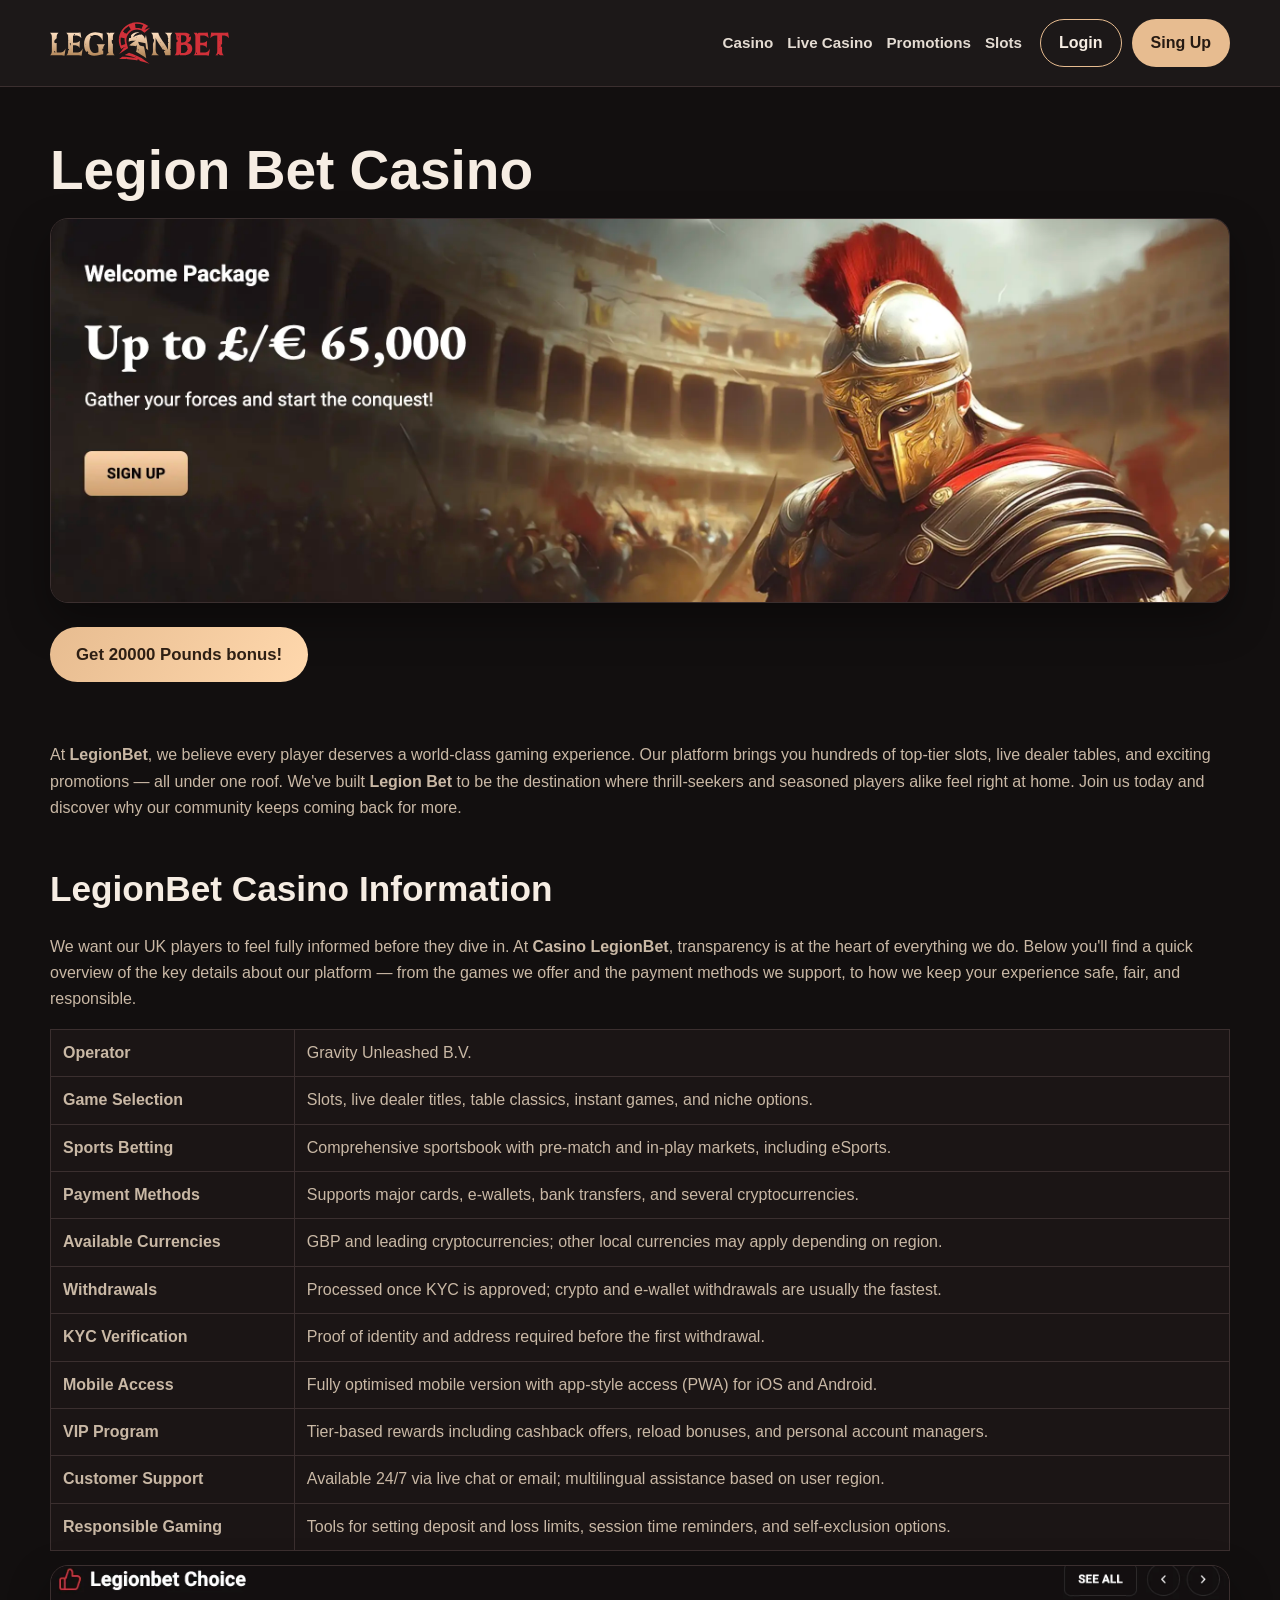
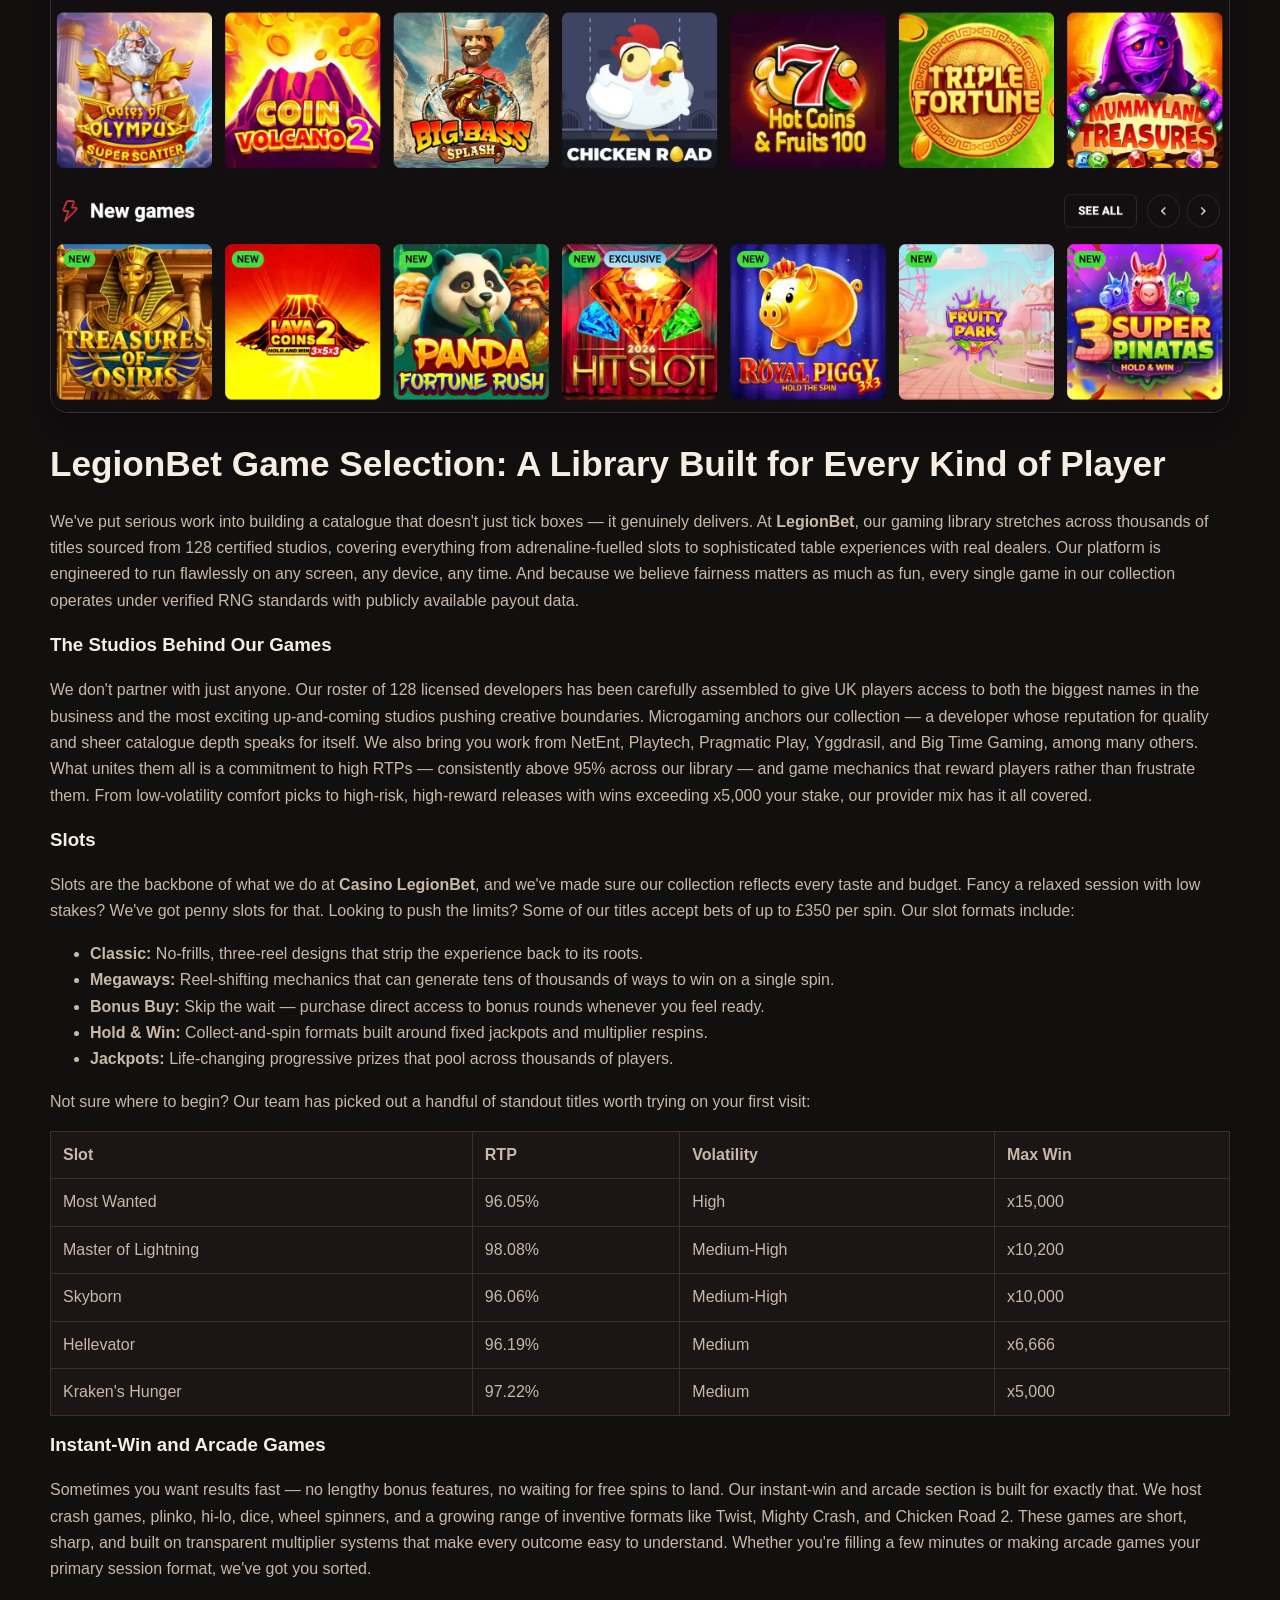
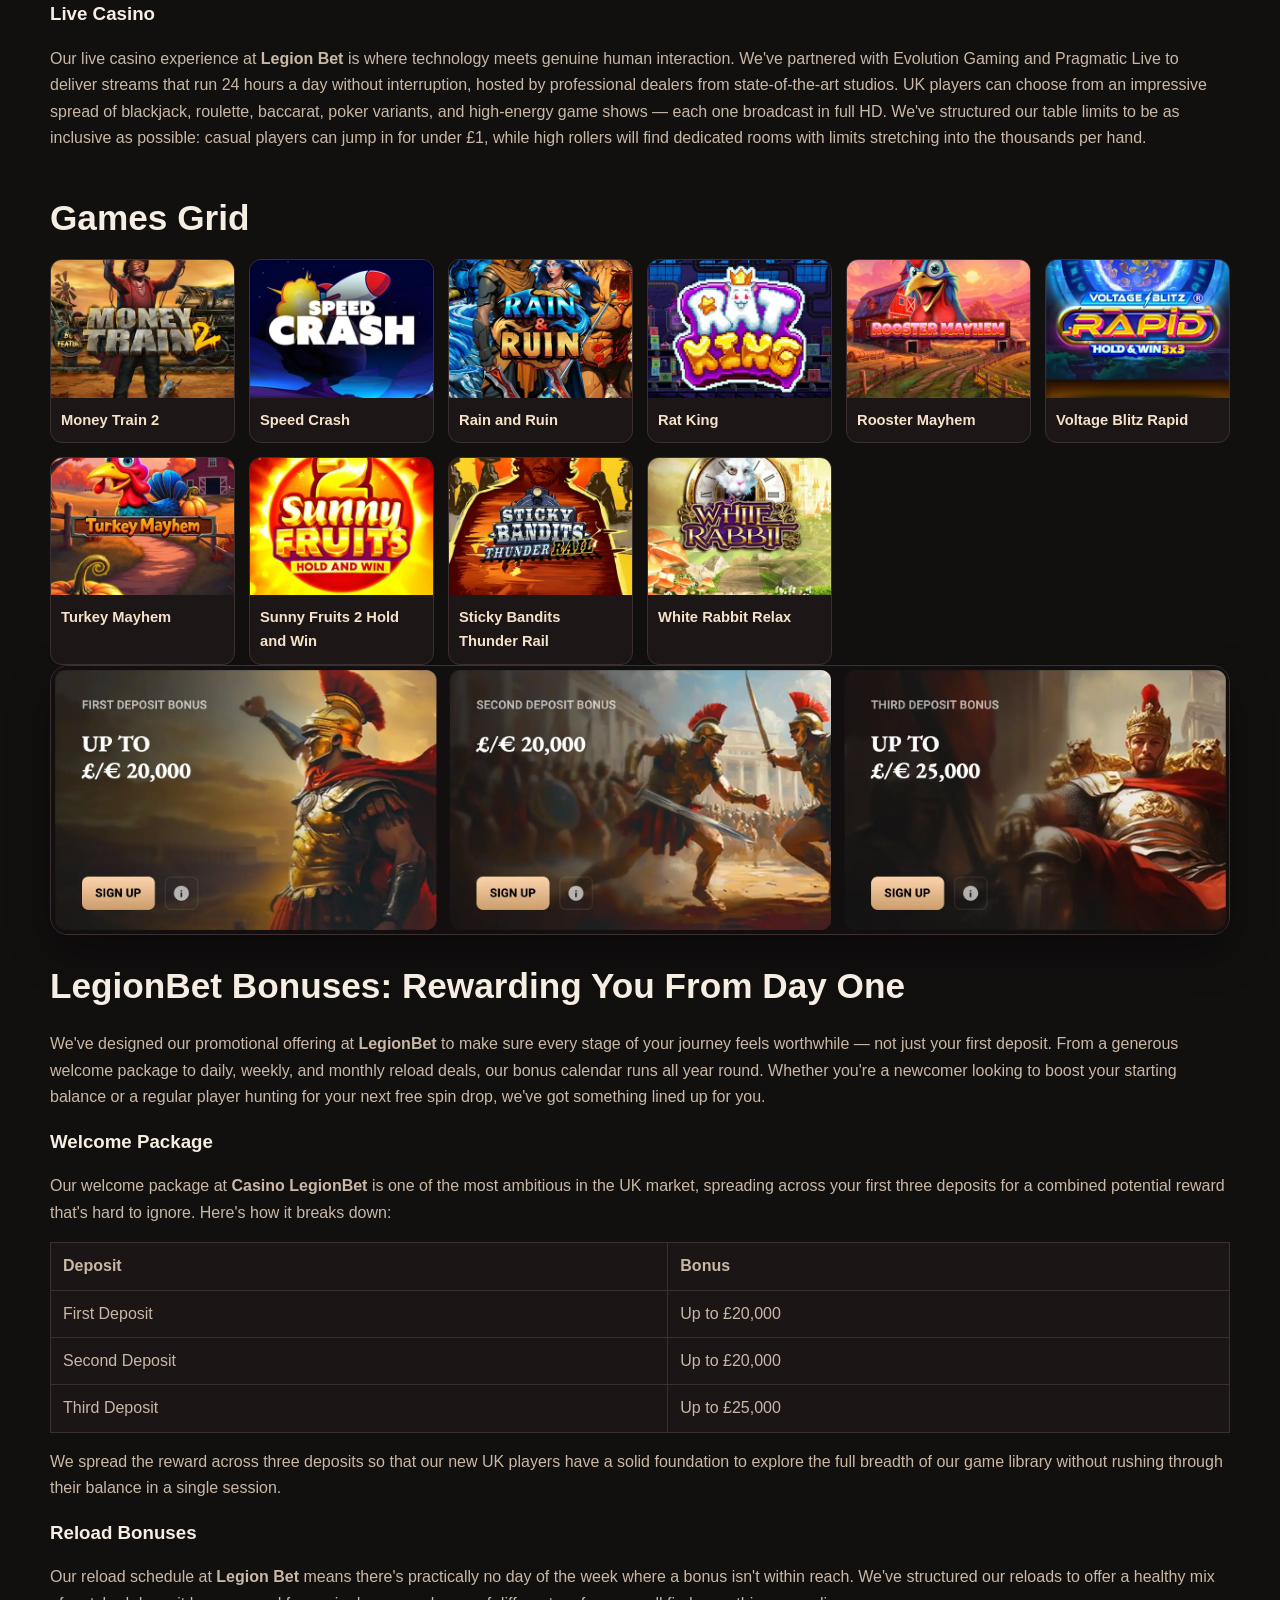
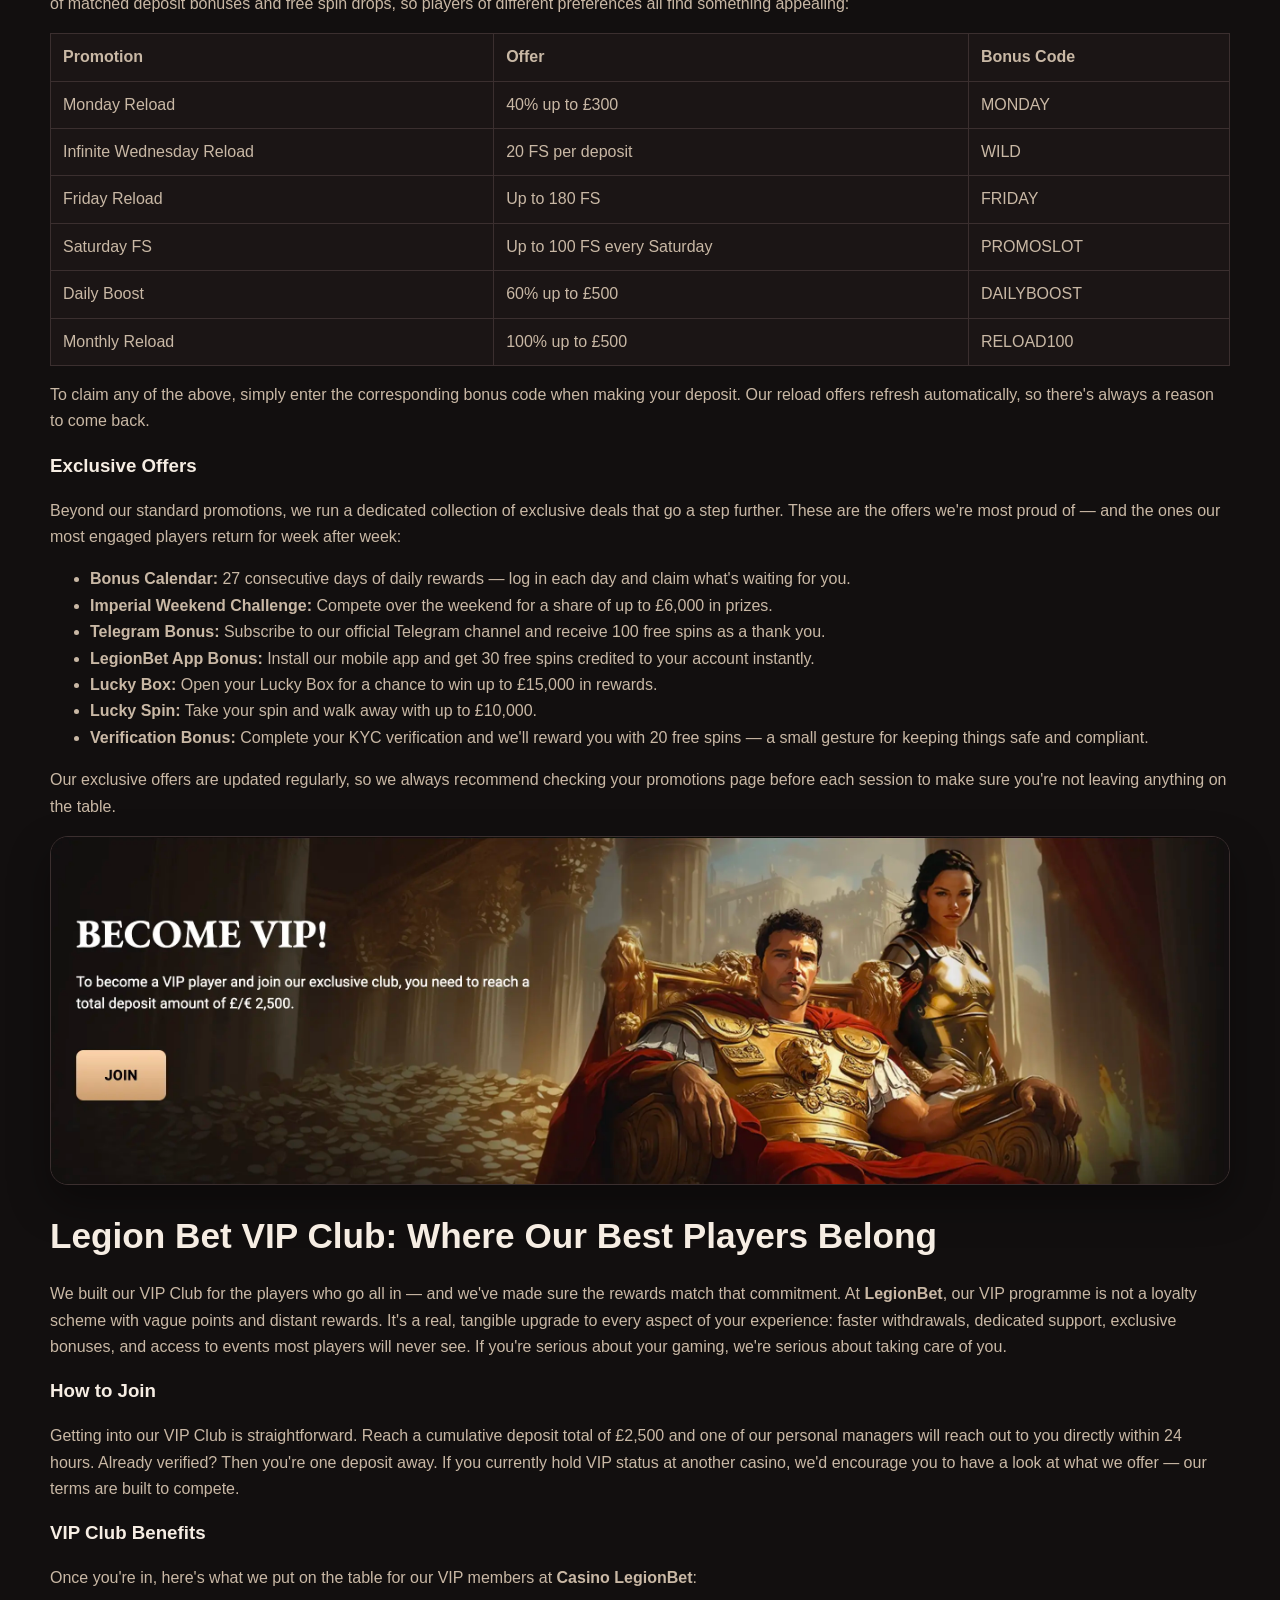
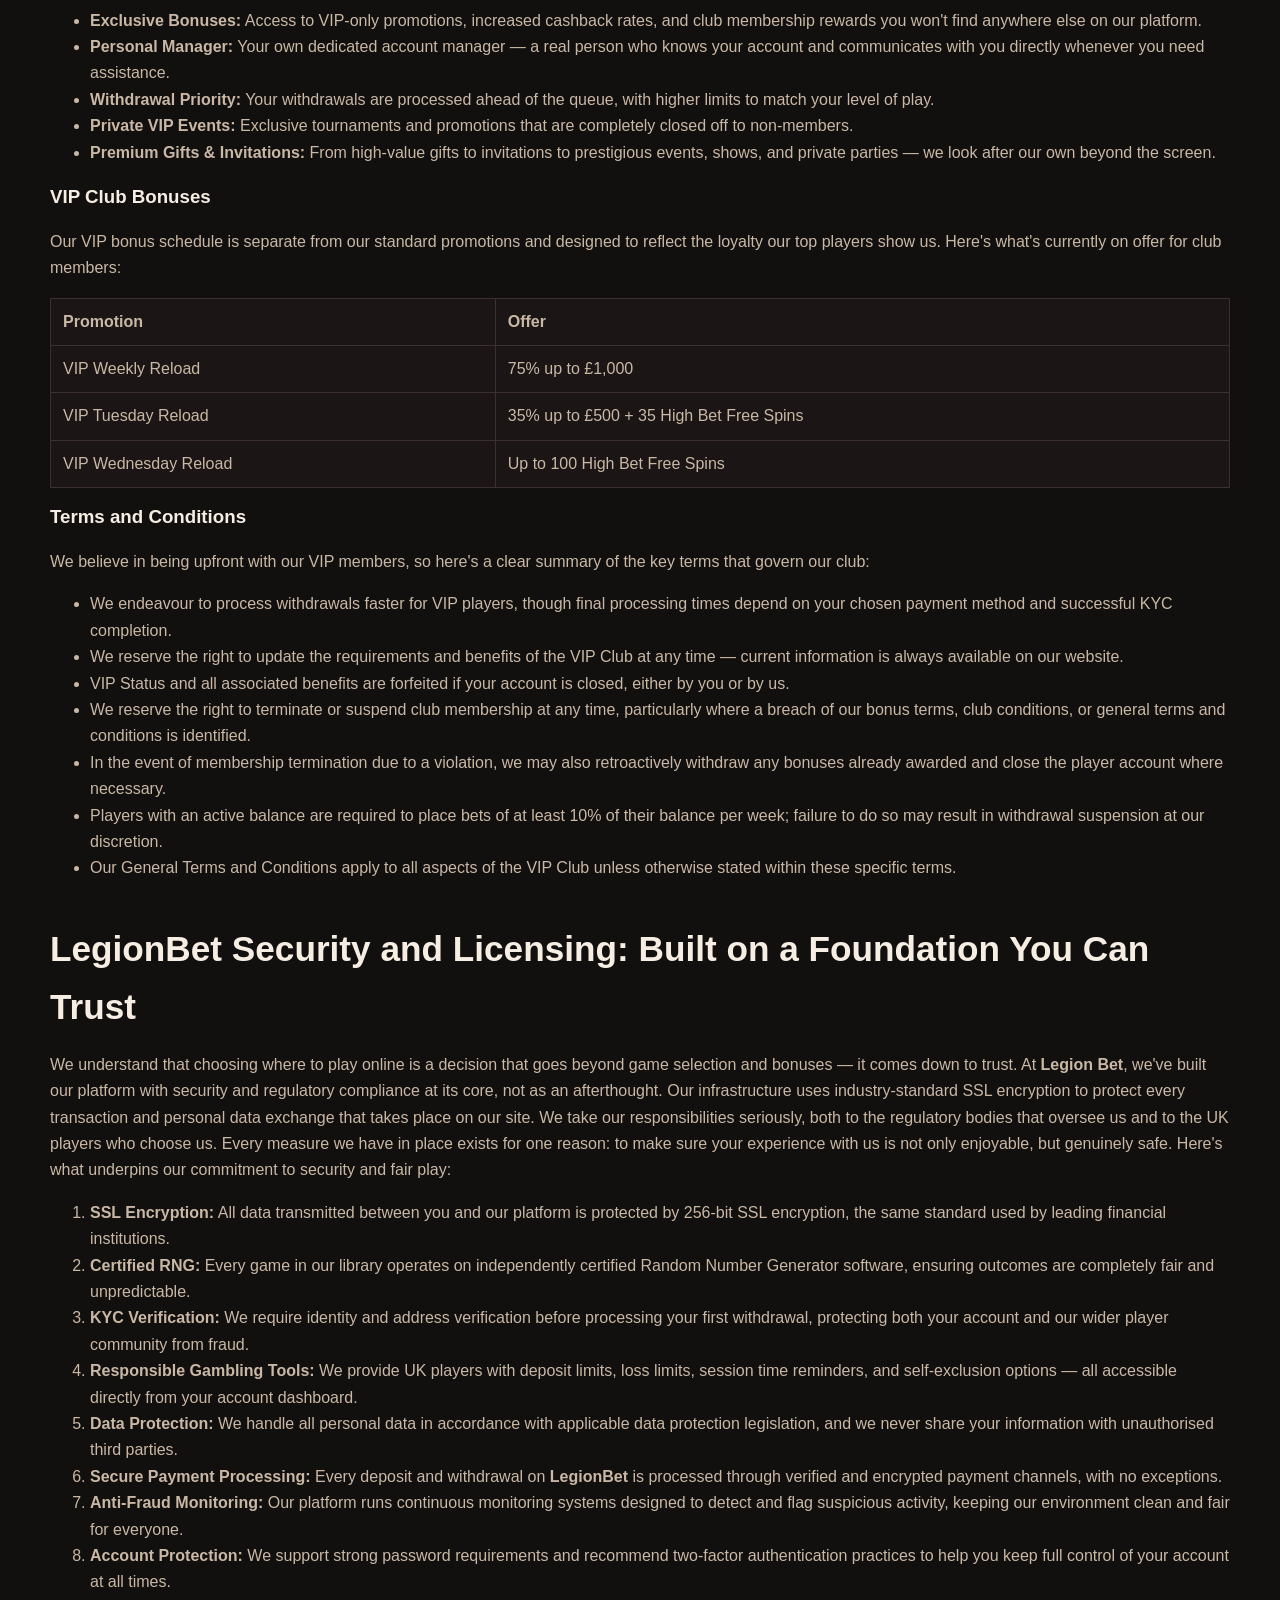
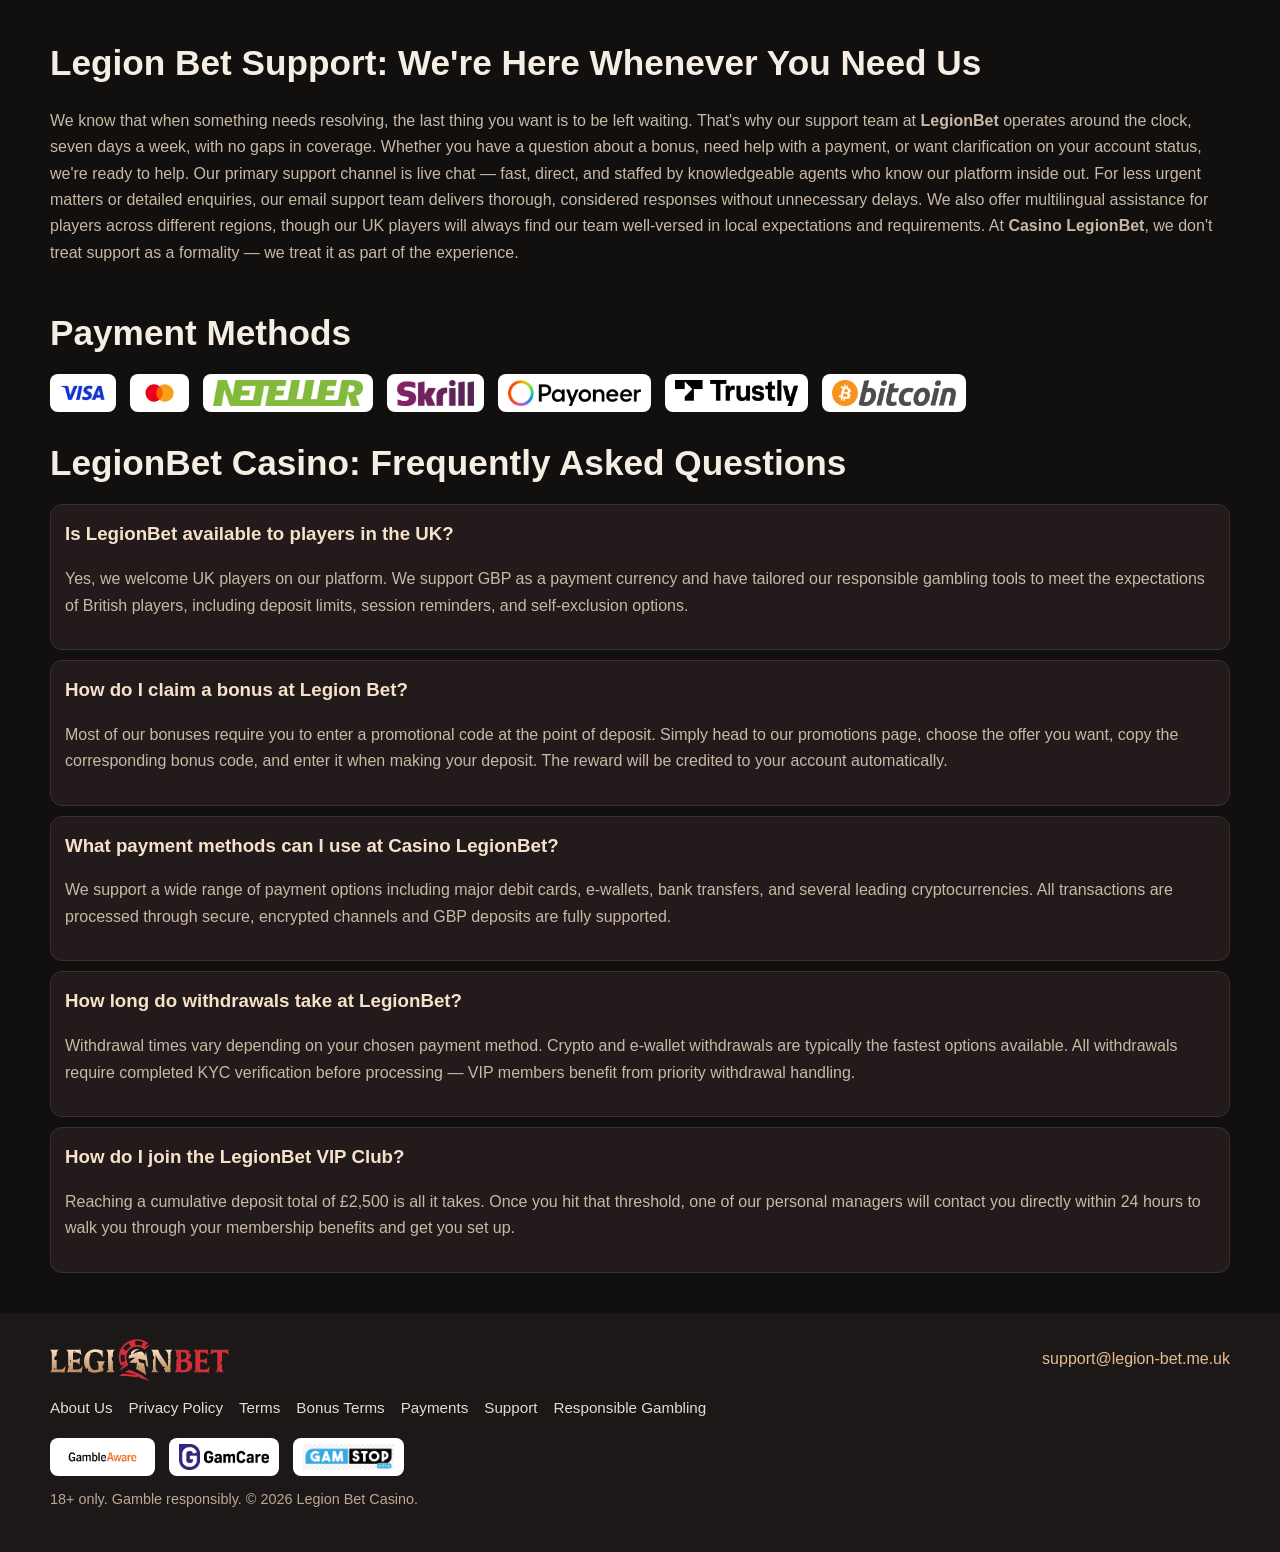
==== index.html @ fded259d "Add files via upload" ====
<!doctype html>
<html lang="en-GB">
  <head>
    <meta charset="UTF-8" />
    <meta name="viewport" content="width=device-width, initial-scale=1.0" />
    <title>Legion Bet Casino | Bonus Up to £25,000</title>
    <meta
      name="description"
      content="Claim the LegionBet casino bonus and explore 1,000+ slots, live dealers, crypto payments, VIP rewards, and fast withdrawals. Secure, fair, and built for UK players."
    />
    <link rel="icon" type="image/jpeg" href="favicon (7).jpg" />
    <link rel="stylesheet" href="styles.css" />
  </head>
  <body>
    <header class="site-header">
      <div class="header-inner">
        <a class="brand" href="index.html" aria-label="Legion Bet Home">
          <img src="legionbet.svg" alt="Legion Bet Casino" />
        </a>
        <div class="nav-row">
          <nav class="top-nav" aria-label="Primary">
            <a href="#casino">Casino</a>
            <a href="#live-casino">Live Casino</a>
            <a href="#promotions">Promotions</a>
            <a href="#slots">Slots</a>
          </nav>
          <div class="auth-buttons">
            <a class="btn btn-login" href="#">Login</a>
            <a class="btn btn-sign" href="#">Sing Up</a>
          </div>
        </div>
      </div>
    </header>

    <main>
      <section class="hero">
        <div class="container">
          <h1>Legion Bet Casino</h1>
          <figure class="hero-banner">
            <img src="legion bet.webp" alt="Legion Bet Casino banner" />
          </figure>
          <div class="hero-cta">
            <a class="btn pulse-btn" href="#promotions">Get 20000 Pounds bonus!</a>
          </div>
        </div>
      </section>

      <section class="section">
        <div class="container content-wrap">
<p> At <strong>LegionBet</strong>, we believe every player deserves a world-class gaming experience. Our platform brings you hundreds of top-tier slots, live dealer tables, and exciting promotions — all under one roof. We've built <strong>Legion Bet</strong> to be the destination where thrill-seekers and seasoned players alike feel right at home. Join us today and discover why our community keeps coming back for more. </p>

<section class="casino-info" id="casino">
  <h2>LegionBet Casino Information</h2>
  <p>
    We want our UK players to feel fully informed before they dive in. At <strong>Casino LegionBet</strong>, transparency is at the heart of everything we do. Below you'll find a quick overview of the key details about our platform — from the games we offer and the payment methods we support, to how we keep your experience safe, fair, and responsible.
  </p>
  <table>
    <tbody>
      <tr>
        <th>Operator</th>
        <td>Gravity Unleashed B.V.</td>
      </tr>
      <tr>
        <th>Game Selection</th>
        <td>Slots, live dealer titles, table classics, instant games, and niche options.</td>
      </tr>
      <tr>
        <th>Sports Betting</th>
        <td>Comprehensive sportsbook with pre-match and in-play markets, including eSports.</td>
      </tr>
      <tr>
        <th>Payment Methods</th>
        <td>Supports major cards, e-wallets, bank transfers, and several cryptocurrencies.</td>
      </tr>
      <tr>
        <th>Available Currencies</th>
        <td>GBP and leading cryptocurrencies; other local currencies may apply depending on region.</td>
      </tr>
      <tr>
        <th>Withdrawals</th>
        <td>Processed once KYC is approved; crypto and e-wallet withdrawals are usually the fastest.</td>
      </tr>
      <tr>
        <th>KYC Verification</th>
        <td>Proof of identity and address required before the first withdrawal.</td>
      </tr>
      <tr>
        <th>Mobile Access</th>
        <td>Fully optimised mobile version with app-style access (PWA) for iOS and Android.</td>
      </tr>
      <tr>
        <th>VIP Program</th>
        <td>Tier-based rewards including cashback offers, reload bonuses, and personal account managers.</td>
      </tr>
      <tr>
        <th>Customer Support</th>
        <td>Available 24/7 via live chat or email; multilingual assistance based on user region.</td>
      </tr>
      <tr>
        <th>Responsible Gaming</th>
        <td>Tools for setting deposit and loss limits, session time reminders, and self-exclusion options.</td>
      </tr>
    </tbody>
  </table>
</section>
<figure class="hero-banner"><img src="legion bet game selection.webp" alt="Legion Bet game selection" /></figure>
<section class="game-selection" id="slots">
  <h2>LegionBet Game Selection: A Library Built for Every Kind of Player</h2>
  <p>
    We've put serious work into building a catalogue that doesn't just tick boxes — it genuinely delivers. At <strong>LegionBet</strong>, our gaming library stretches across thousands of titles sourced from 128 certified studios, covering everything from adrenaline-fuelled slots to sophisticated table experiences with real dealers. Our platform is engineered to run flawlessly on any screen, any device, any time. And because we believe fairness matters as much as fun, every single game in our collection operates under verified RNG standards with publicly available payout data.
  </p>

  <h3>The Studios Behind Our Games</h3>
  <p>
    We don't partner with just anyone. Our roster of 128 licensed developers has been carefully assembled to give UK players access to both the biggest names in the business and the most exciting up-and-coming studios pushing creative boundaries. Microgaming anchors our collection — a developer whose reputation for quality and sheer catalogue depth speaks for itself. We also bring you work from NetEnt, Playtech, Pragmatic Play, Yggdrasil, and Big Time Gaming, among many others. What unites them all is a commitment to high RTPs — consistently above 95% across our library — and game mechanics that reward players rather than frustrate them. From low-volatility comfort picks to high-risk, high-reward releases with wins exceeding x5,000 your stake, our provider mix has it all covered.
  </p>

  <h3>Slots</h3>
  <p>
    Slots are the backbone of what we do at <strong>Casino LegionBet</strong>, and we've made sure our collection reflects every taste and budget. Fancy a relaxed session with low stakes? We've got penny slots for that. Looking to push the limits? Some of our titles accept bets of up to £350 per spin. Our slot formats include:
  </p>
  <ul>
    <li><strong>Classic:</strong> No-frills, three-reel designs that strip the experience back to its roots.</li>
    <li><strong>Megaways:</strong> Reel-shifting mechanics that can generate tens of thousands of ways to win on a single spin.</li>
    <li><strong>Bonus Buy:</strong> Skip the wait — purchase direct access to bonus rounds whenever you feel ready.</li>
    <li><strong>Hold &amp; Win:</strong> Collect-and-spin formats built around fixed jackpots and multiplier respins.</li>
    <li><strong>Jackpots:</strong> Life-changing progressive prizes that pool across thousands of players.</li>
  </ul>
  <p>
    Not sure where to begin? Our team has picked out a handful of standout titles worth trying on your first visit:
  </p>
  <table>
    <thead>
      <tr>
        <th>Slot</th>
        <th>RTP</th>
        <th>Volatility</th>
        <th>Max Win</th>
      </tr>
    </thead>
    <tbody>
      <tr>
        <td>Most Wanted</td>
        <td>96.05%</td>
        <td>High</td>
        <td>x15,000</td>
      </tr>
      <tr>
        <td>Master of Lightning</td>
        <td>98.08%</td>
        <td>Medium-High</td>
        <td>x10,200</td>
      </tr>
      <tr>
        <td>Skyborn</td>
        <td>96.06%</td>
        <td>Medium-High</td>
        <td>x10,000</td>
      </tr>
      <tr>
        <td>Hellevator</td>
        <td>96.19%</td>
        <td>Medium</td>
        <td>x6,666</td>
      </tr>
      <tr>
        <td>Kraken's Hunger</td>
        <td>97.22%</td>
        <td>Medium</td>
        <td>x5,000</td>
      </tr>
    </tbody>
  </table>

  <h3>Instant-Win and Arcade Games</h3>
  <p>
    Sometimes you want results fast — no lengthy bonus features, no waiting for free spins to land. Our instant-win and arcade section is built for exactly that. We host crash games, plinko, hi-lo, dice, wheel spinners, and a growing range of inventive formats like Twist, Mighty Crash, and Chicken Road 2. These games are short, sharp, and built on transparent multiplier systems that make every outcome easy to understand. Whether you're filling a few minutes or making arcade games your primary session format, we've got you sorted.
  </p>

  <h3 id="live-casino">Live Casino</h3>
  <p>
    Our live casino experience at <strong>Legion Bet</strong> is where technology meets genuine human interaction. We've partnered with Evolution Gaming and Pragmatic Live to deliver streams that run 24 hours a day without interruption, hosted by professional dealers from state-of-the-art studios. UK players can choose from an impressive spread of blackjack, roulette, baccarat, poker variants, and high-energy game shows — each one broadcast in full HD. We've structured our table limits to be as inclusive as possible: casual players can jump in for under £1, while high rollers will find dedicated rooms with limits stretching into the thousands per hand.
  </p>
</section>
<section class="games-showcase">
  <h2>Games Grid</h2>
  <div class="games-grid">
    <a class="game-card" href="#" aria-label="Play Money Train 2">
      <img src="game images/money-train-2 (1).webp" alt="Money Train 2" />
      <span>Money Train 2</span>
    </a>
    <a class="game-card" href="#" aria-label="Play Speed Crash">
      <img src="game images/speed-crash.webp" alt="Speed Crash" />
      <span>Speed Crash</span>
    </a>
    <a class="game-card" href="#" aria-label="Play Rain and Ruin">
      <img src="game images/rain-and-ruin (1).webp" alt="Rain and Ruin" />
      <span>Rain and Ruin</span>
    </a>
    <a class="game-card" href="#" aria-label="Play Rat King">
      <img src="game images/rat-king.webp" alt="Rat King" />
      <span>Rat King</span>
    </a>
    <a class="game-card" href="#" aria-label="Play Rooster Mayhem">
      <img src="game images/rooster-mayhem.webp" alt="Rooster Mayhem" />
      <span>Rooster Mayhem</span>
    </a>
    <a class="game-card" href="#" aria-label="Play Voltage Blitz Rapid">
      <img src="game images/voltage-blitz-rapid.webp" alt="Voltage Blitz Rapid" />
      <span>Voltage Blitz Rapid</span>
    </a>
    <a class="game-card" href="#" aria-label="Play Turkey Mayhem">
      <img src="game images/turkey-mayhem.webp" alt="Turkey Mayhem" />
      <span>Turkey Mayhem</span>
    </a>
    <a class="game-card" href="#" aria-label="Play Sunny Fruits 2 Hold and Win">
      <img src="game images/sunny-fruits-2-hold-and-win.webp" alt="Sunny Fruits 2 Hold and Win" />
      <span>Sunny Fruits 2 Hold and Win</span>
    </a>
    <a class="game-card" href="#" aria-label="Play Sticky Bandits Thunder Rail">
      <img src="game images/sticky-bandits-thunder-rail.webp" alt="Sticky Bandits Thunder Rail" />
      <span>Sticky Bandits Thunder Rail</span>
    </a>
    <a class="game-card" href="#" aria-label="Play White Rabbit Relax">
      <img src="game images/white-rabbit-relax.webp" alt="White Rabbit Relax" />
      <span>White Rabbit Relax</span>
    </a>
  </div>
</section>
<figure class="hero-banner"><img src="legion bet welcome bonus.webp" alt="Legion Bet welcome bonus" /></figure>
<section class="bonuses" id="promotions">
  <h2>LegionBet Bonuses: Rewarding You From Day One</h2>
  <p>
    We've designed our promotional offering at <strong>LegionBet</strong> to make sure every stage of your journey feels worthwhile — not just your first deposit. From a generous welcome package to daily, weekly, and monthly reload deals, our bonus calendar runs all year round. Whether you're a newcomer looking to boost your starting balance or a regular player hunting for your next free spin drop, we've got something lined up for you.
  </p>

  <h3>Welcome Package</h3>
  <p>
    Our welcome package at <strong>Casino LegionBet</strong> is one of the most ambitious in the UK market, spreading across your first three deposits for a combined potential reward that's hard to ignore. Here's how it breaks down:
  </p>
  <table>
    <thead>
      <tr>
        <th>Deposit</th>
        <th>Bonus</th>
      </tr>
    </thead>
    <tbody>
      <tr>
        <td>First Deposit</td>
        <td>Up to £20,000</td>
      </tr>
      <tr>
        <td>Second Deposit</td>
        <td>Up to £20,000</td>
      </tr>
      <tr>
        <td>Third Deposit</td>
        <td>Up to £25,000</td>
      </tr>
    </tbody>
  </table>
  <p>
    We spread the reward across three deposits so that our new UK players have a solid foundation to explore the full breadth of our game library without rushing through their balance in a single session.
  </p>

  <h3>Reload Bonuses</h3>
  <p>
    Our reload schedule at <strong>Legion Bet</strong> means there's practically no day of the week where a bonus isn't within reach. We've structured our reloads to offer a healthy mix of matched deposit bonuses and free spin drops, so players of different preferences all find something appealing:
  </p>
  <table>
    <thead>
      <tr>
        <th>Promotion</th>
        <th>Offer</th>
        <th>Bonus Code</th>
      </tr>
    </thead>
    <tbody>
      <tr>
        <td>Monday Reload</td>
        <td>40% up to £300</td>
        <td>MONDAY</td>
      </tr>
      <tr>
        <td>Infinite Wednesday Reload</td>
        <td>20 FS per deposit</td>
        <td>WILD</td>
      </tr>
      <tr>
        <td>Friday Reload</td>
        <td>Up to 180 FS</td>
        <td>FRIDAY</td>
      </tr>
      <tr>
        <td>Saturday FS</td>
        <td>Up to 100 FS every Saturday</td>
        <td>PROMOSLOT</td>
      </tr>
      <tr>
        <td>Daily Boost</td>
        <td>60% up to £500</td>
        <td>DAILYBOOST</td>
      </tr>
      <tr>
        <td>Monthly Reload</td>
        <td>100% up to £500</td>
        <td>RELOAD100</td>
      </tr>
    </tbody>
  </table>
  <p>
    To claim any of the above, simply enter the corresponding bonus code when making your deposit. Our reload offers refresh automatically, so there's always a reason to come back.
  </p>

  <h3>Exclusive Offers</h3>
  <p>
    Beyond our standard promotions, we run a dedicated collection of exclusive deals that go a step further. These are the offers we're most proud of — and the ones our most engaged players return for week after week:
  </p>
  <ul>
    <li><strong>Bonus Calendar:</strong> 27 consecutive days of daily rewards — log in each day and claim what's waiting for you.</li>
    <li><strong>Imperial Weekend Challenge:</strong> Compete over the weekend for a share of up to £6,000 in prizes.</li>
    <li><strong>Telegram Bonus:</strong> Subscribe to our official Telegram channel and receive 100 free spins as a thank you.</li>
    <li><strong>LegionBet App Bonus:</strong> Install our mobile app and get 30 free spins credited to your account instantly.</li>
    <li><strong>Lucky Box:</strong> Open your Lucky Box for a chance to win up to £15,000 in rewards.</li>
    <li><strong>Lucky Spin:</strong> Take your spin and walk away with up to £10,000.</li>
    <li><strong>Verification Bonus:</strong> Complete your KYC verification and we'll reward you with 20 free spins — a small gesture for keeping things safe and compliant.</li>
  </ul>
  <p>
    Our exclusive offers are updated regularly, so we always recommend checking your promotions page before each session to make sure you're not leaving anything on the table.
  </p>
</section>
<figure class="hero-banner"><img src="legion bet vip club.webp" alt="Legion Bet VIP club" /></figure>
<section class="vip-club">
  <h2>Legion Bet VIP Club: Where Our Best Players Belong</h2>
  <p>
    We built our VIP Club for the players who go all in — and we've made sure the rewards match that commitment. At <strong>LegionBet</strong>, our VIP programme is not a loyalty scheme with vague points and distant rewards. It's a real, tangible upgrade to every aspect of your experience: faster withdrawals, dedicated support, exclusive bonuses, and access to events most players will never see. If you're serious about your gaming, we're serious about taking care of you.
  </p>

  <h3>How to Join</h3>
  <p>
    Getting into our VIP Club is straightforward. Reach a cumulative deposit total of £2,500 and one of our personal managers will reach out to you directly within 24 hours. Already verified? Then you're one deposit away. If you currently hold VIP status at another casino, we'd encourage you to have a look at what we offer — our terms are built to compete.
  </p>

  <h3>VIP Club Benefits</h3>
  <p>
    Once you're in, here's what we put on the table for our VIP members at <strong>Casino LegionBet</strong>:
  </p>
  <ul>
    <li><strong>Exclusive Bonuses:</strong> Access to VIP-only promotions, increased cashback rates, and club membership rewards you won't find anywhere else on our platform.</li>
    <li><strong>Personal Manager:</strong> Your own dedicated account manager — a real person who knows your account and communicates with you directly whenever you need assistance.</li>
    <li><strong>Withdrawal Priority:</strong> Your withdrawals are processed ahead of the queue, with higher limits to match your level of play.</li>
    <li><strong>Private VIP Events:</strong> Exclusive tournaments and promotions that are completely closed off to non-members.</li>
    <li><strong>Premium Gifts & Invitations:</strong> From high-value gifts to invitations to prestigious events, shows, and private parties — we look after our own beyond the screen.</li>
  </ul>

  <h3>VIP Club Bonuses</h3>
  <p>
    Our VIP bonus schedule is separate from our standard promotions and designed to reflect the loyalty our top players show us. Here's what's currently on offer for club members:
  </p>
  <table>
    <thead>
      <tr>
        <th>Promotion</th>
        <th>Offer</th>
      </tr>
    </thead>
    <tbody>
      <tr>
        <td>VIP Weekly Reload</td>
        <td>75% up to £1,000</td>
      </tr>
      <tr>
        <td>VIP Tuesday Reload</td>
        <td>35% up to £500 + 35 High Bet Free Spins</td>
      </tr>
      <tr>
        <td>VIP Wednesday Reload</td>
        <td>Up to 100 High Bet Free Spins</td>
      </tr>
    </tbody>
  </table>

  <h3>Terms and Conditions</h3>
  <p>
    We believe in being upfront with our VIP members, so here's a clear summary of the key terms that govern our club:
  </p>
  <ul>
    <li>We endeavour to process withdrawals faster for VIP players, though final processing times depend on your chosen payment method and successful KYC completion.</li>
    <li>We reserve the right to update the requirements and benefits of the VIP Club at any time — current information is always available on our website.</li>
    <li>VIP Status and all associated benefits are forfeited if your account is closed, either by you or by us.</li>
    <li>We reserve the right to terminate or suspend club membership at any time, particularly where a breach of our bonus terms, club conditions, or general terms and conditions is identified.</li>
    <li>In the event of membership termination due to a violation, we may also retroactively withdraw any bonuses already awarded and close the player account where necessary.</li>
    <li>Players with an active balance are required to place bets of at least 10% of their balance per week; failure to do so may result in withdrawal suspension at our discretion.</li>
    <li>Our General Terms and Conditions apply to all aspects of the VIP Club unless otherwise stated within these specific terms.</li>
  </ul>
</section>
<section class="security-licensing">
  <h2>LegionBet Security and Licensing: Built on a Foundation You Can Trust</h2>
  <p>
    We understand that choosing where to play online is a decision that goes beyond game selection and bonuses — it comes down to trust. At <strong>Legion Bet</strong>, we've built our platform with security and regulatory compliance at its core, not as an afterthought. Our infrastructure uses industry-standard SSL encryption to protect every transaction and personal data exchange that takes place on our site. We take our responsibilities seriously, both to the regulatory bodies that oversee us and to the UK players who choose us. Every measure we have in place exists for one reason: to make sure your experience with us is not only enjoyable, but genuinely safe. Here's what underpins our commitment to security and fair play:
  </p>
  <ol>
    <li><strong>SSL Encryption:</strong> All data transmitted between you and our platform is protected by 256-bit SSL encryption, the same standard used by leading financial institutions.</li>
    <li><strong>Certified RNG:</strong> Every game in our library operates on independently certified Random Number Generator software, ensuring outcomes are completely fair and unpredictable.</li>
    <li><strong>KYC Verification:</strong> We require identity and address verification before processing your first withdrawal, protecting both your account and our wider player community from fraud.</li>
    <li><strong>Responsible Gambling Tools:</strong> We provide UK players with deposit limits, loss limits, session time reminders, and self-exclusion options — all accessible directly from your account dashboard.</li>
    <li><strong>Data Protection:</strong> We handle all personal data in accordance with applicable data protection legislation, and we never share your information with unauthorised third parties.</li>
    <li><strong>Secure Payment Processing:</strong> Every deposit and withdrawal on <strong>LegionBet</strong> is processed through verified and encrypted payment channels, with no exceptions.</li>
    <li><strong>Anti-Fraud Monitoring:</strong> Our platform runs continuous monitoring systems designed to detect and flag suspicious activity, keeping our environment clean and fair for everyone.</li>
    <li><strong>Account Protection:</strong> We support strong password requirements and recommend two-factor authentication practices to help you keep full control of your account at all times.</li>
  </ol>
</section>

<section class="support">
  <h2>Legion Bet Support: We're Here Whenever You Need Us</h2>
  <p>
    We know that when something needs resolving, the last thing you want is to be left waiting. That's why our support team at <strong>LegionBet</strong> operates around the clock, seven days a week, with no gaps in coverage. Whether you have a question about a bonus, need help with a payment, or want clarification on your account status, we're ready to help. Our primary support channel is live chat — fast, direct, and staffed by knowledgeable agents who know our platform inside out. For less urgent matters or detailed enquiries, our email support team delivers thorough, considered responses without unnecessary delays. We also offer multilingual assistance for players across different regions, though our UK players will always find our team well-versed in local expectations and requirements. At <strong>Casino LegionBet</strong>, we don't treat support as a formality — we treat it as part of the experience.
  </p>
</section>
<section class="payments-before-faq" id="payments-block">
  <h2>Payment Methods</h2>
  <div class="payment-grid">
    <img src="payment methods/visa-method.png" alt="Visa" />
    <img src="payment methods/mastercard-method.svg" alt="Mastercard" />
    <img src="payment methods/neteller-method.png" alt="Neteller" />
    <img src="payment methods/skrill-method.png" alt="Skrill" />
    <img src="payment methods/payoneer-method.png" alt="Payoneer" />
    <img src="payment methods/trustly-method.webp" alt="Trustly" />
    <img src="payment methods/bitcoin.png" alt="Bitcoin" />
  </div>
</section>
<section class="faq">
  <h2>LegionBet Casino: Frequently Asked Questions</h2>

  <div class="faq-item">
    <h3>Is LegionBet available to players in the UK?</h3>
    <p>Yes, we welcome UK players on our platform. We support GBP as a payment currency and have tailored our responsible gambling tools to meet the expectations of British players, including deposit limits, session reminders, and self-exclusion options.</p>
  </div>

  <div class="faq-item">
    <h3>How do I claim a bonus at Legion Bet?</h3>
    <p>Most of our bonuses require you to enter a promotional code at the point of deposit. Simply head to our promotions page, choose the offer you want, copy the corresponding bonus code, and enter it when making your deposit. The reward will be credited to your account automatically.</p>
  </div>

  <div class="faq-item">
    <h3>What payment methods can I use at Casino LegionBet?</h3>
    <p>We support a wide range of payment options including major debit cards, e-wallets, bank transfers, and several leading cryptocurrencies. All transactions are processed through secure, encrypted channels and GBP deposits are fully supported.</p>
  </div>

  <div class="faq-item">
    <h3>How long do withdrawals take at LegionBet?</h3>
    <p>Withdrawal times vary depending on your chosen payment method. Crypto and e-wallet withdrawals are typically the fastest options available. All withdrawals require completed KYC verification before processing — VIP members benefit from priority withdrawal handling.</p>
  </div>

  <div class="faq-item">
    <h3>How do I join the LegionBet VIP Club?</h3>
    <p>Reaching a cumulative deposit total of £2,500 is all it takes. Once you hit that threshold, one of our personal managers will contact you directly within 24 hours to walk you through your membership benefits and get you set up.</p>
  </div>

</section>


        </div>
      </section>
    </main>

    <footer class="site-footer">
      <div class="footer-inner">
        <div class="footer-top">
          <a class="brand" href="index.html" aria-label="Legion Bet Home">
            <img src="legionbet.svg" alt="Legion Bet Casino" />
          </a>
          <a href="mailto:support@legion-bet.me.uk">support@legion-bet.me.uk</a>
        </div>

        <nav class="footer-links" aria-label="Footer">
          <a href="about-us/">About Us</a>
          <a href="privacy-policy/">Privacy Policy</a>
          <a href="terms/">Terms</a>
          <a href="bonus-terms/">Bonus Terms</a>
          <a href="payments/">Payments</a>
          <a href="support/">Support</a>
          <a href="responsible-gambling/">Responsible Gambling</a>
        </nav>

        <div class="badge-grid" aria-label="Trust badges">
          <img src="trust bages/gambleaware.png" alt="BeGambleAware" />
          <img src="trust bages/gamcare.png" alt="GamCare" />
          <img src="trust bages/gam stop.png" alt="GamStop" />
        </div>

        <p class="footer-note">18+ only. Gamble responsibly. © <span id="year"></span> Legion Bet Casino.</p>
      </div>
    </footer>

    <script src="script.js"></script>
  </body>
</html>
---- styles.css ----
:root {
  --bg-frame: #1c1818;
  --bg-main: #120f0f;
  --card: #231b1b;
  --text: #f6ede3;
  --muted: #c9b8a5;
  --accent: #e7bc90;
  --accent-dark: #c4976b;
  --border: #3b2f2f;
  --max: 1180px;
}

* {
  box-sizing: border-box;
}

html,
body {
  margin: 0;
  padding: 0;
}

body {
  font-family: "Trebuchet MS", "Segoe UI", sans-serif;
  color: var(--text);
  background: var(--bg-frame);
  line-height: 1.65;
}

a {
  color: var(--accent);
  text-decoration: none;
}

a:hover {
  color: #ffd3a8;
}

.site-header,
.site-footer {
  background: var(--bg-frame);
}

.header-inner,
.footer-inner {
  width: min(var(--max), calc(100% - 32px));
  margin: 0 auto;
}

.site-header {
  position: sticky;
  top: 0;
  z-index: 20;
  border-bottom: 1px solid var(--border);
}

.header-inner {
  min-height: 86px;
  display: flex;
  align-items: center;
  justify-content: space-between;
  gap: 14px;
}

.brand {
  display: inline-flex;
  align-items: center;
}

.brand img {
  display: block;
  height: 42px;
  width: auto;
}

.nav-row {
  display: flex;
  align-items: center;
  gap: 18px;
  flex-wrap: wrap;
  justify-content: flex-end;
}

.top-nav {
  display: flex;
  gap: 14px;
  flex-wrap: wrap;
}

.top-nav a {
  color: var(--text);
  font-weight: 600;
  font-size: 0.95rem;
  opacity: 0.92;
}

.top-nav a:hover {
  opacity: 1;
  color: var(--accent);
}

.auth-buttons {
  display: flex;
  gap: 10px;
}

.btn {
  display: inline-flex;
  align-items: center;
  justify-content: center;
  border-radius: 999px;
  padding: 10px 18px;
  border: 1px solid transparent;
  font-weight: 700;
  cursor: pointer;
  transition: transform 0.2s ease, box-shadow 0.2s ease, background-color 0.2s ease;
}

.btn:hover {
  transform: translateY(-1px);
}

.btn-login {
  background: #1c1818;
  color: var(--text);
  border-color: var(--accent);
}

.btn-sign {
  background: #e7bc90;
  color: #261a12;
}

main {
  background: var(--bg-main);
}

.container {
  width: min(var(--max), calc(100% - 32px));
  margin: 0 auto;
}

.hero {
  padding: 52px 0 30px;
}

.hero h1 {
  margin: 0 0 16px;
  font-size: clamp(2rem, 4.3vw, 3.5rem);
  line-height: 1.15;
}

.hero-banner {
  margin: 0;
  border-radius: 18px;
  overflow: hidden;
  border: 1px solid var(--border);
  box-shadow: 0 18px 40px rgba(0, 0, 0, 0.36);
}

.hero-banner img {
  display: block;
  width: 100%;
  height: auto;
}

.hero-cta {
  margin-top: 24px;
}

.pulse-btn {
  background: linear-gradient(120deg, #e7bc90 0%, #ffd8ad 100%);
  color: #2e1f14;
  font-size: 1.05rem;
  padding: 14px 26px;
  border: none;
  box-shadow: 0 0 0 rgba(231, 188, 144, 0.65);
  animation: pulseGlow 1.6s infinite;
}

@keyframes pulseGlow {
  0% {
    transform: scale(1);
    box-shadow: 0 0 0 0 rgba(231, 188, 144, 0.64), 0 0 18px rgba(231, 188, 144, 0.28);
  }
  70% {
    transform: scale(1.04);
    box-shadow: 0 0 0 18px rgba(231, 188, 144, 0), 0 0 32px rgba(231, 188, 144, 0.5);
  }
  100% {
    transform: scale(1);
    box-shadow: 0 0 0 0 rgba(231, 188, 144, 0), 0 0 20px rgba(231, 188, 144, 0.28);
  }
}

.section {
  padding: 30px 0;
}

.section h2 {
  margin: 0 0 12px;
  font-size: clamp(1.5rem, 2.8vw, 2.2rem);
}

.section h3 {
  margin: 14px 0 8px;
}

.section p,
.section li,
.section td,
.section th {
  color: var(--muted);
}

.content-grid {
  display: grid;
  grid-template-columns: 1.1fr 0.9fr;
  gap: 22px;
  align-items: center;
  margin: 18px 0;
  background: var(--card);
  border: 1px solid var(--border);
  border-radius: 16px;
  padding: 18px;
}

.content-grid:nth-child(even) {
  grid-template-columns: 0.9fr 1.1fr;
}

.content-grid img {
  width: 100%;
  border-radius: 12px;
  display: block;
  border: 1px solid #4c3d3d;
}

.info-table,
table {
  width: 100%;
  border-collapse: collapse;
  margin: 14px 0;
  background: #1b1515;
  border: 1px solid var(--border);
}

th,
td {
  border: 1px solid var(--border);
  padding: 10px 12px;
  text-align: left;
}

.games-grid {
  display: grid;
  grid-template-columns: repeat(auto-fill, minmax(170px, 1fr));
  gap: 14px;
}

.game-card {
  display: block;
  background: #1d1616;
  border: 1px solid var(--border);
  border-radius: 12px;
  overflow: hidden;
  transition: transform 0.18s ease, border-color 0.18s ease;
}

.game-card:hover {
  transform: translateY(-3px);
  border-color: var(--accent);
}

.game-card img {
  width: 100%;
  aspect-ratio: 4 / 3;
  object-fit: cover;
  display: block;
}

.game-card span {
  display: block;
  padding: 10px;
  font-weight: 700;
  color: #f6e2ca;
  font-size: 0.92rem;
}

.payment-grid,
.badge-grid {
  display: flex;
  flex-wrap: wrap;
  gap: 14px;
  align-items: center;
}

.payment-grid img,
.badge-grid img {
  height: 38px;
  width: auto;
  border-radius: 8px;
  background: #fff;
  padding: 6px 10px;
}

.faq-item {
  background: var(--card);
  border: 1px solid var(--border);
  border-radius: 12px;
  padding: 14px;
  margin-bottom: 10px;
}

.faq-item h3 {
  color: #f6e2ca;
  margin: 0 0 8px;
}

.footer-inner {
  padding: 26px 0;
}

.footer-top {
  display: flex;
  align-items: center;
  justify-content: space-between;
  gap: 16px;
  flex-wrap: wrap;
}

.footer-links {
  display: flex;
  flex-wrap: wrap;
  gap: 12px 16px;
  margin: 14px 0 18px;
}

.footer-links a {
  font-size: 0.95rem;
  color: var(--text);
  opacity: 0.92;
}

.footer-links a:hover {
  opacity: 1;
  color: var(--accent);
}

.footer-note {
  margin-top: 12px;
  color: #bca995;
  font-size: 0.9rem;
}

.page-main {
  padding: 32px 0 40px;
}

.page-main main {
  background: transparent;
}

.page-main section {
  background: var(--card);
  border: 1px solid var(--border);
  border-radius: 14px;
  padding: 20px;
  margin-bottom: 14px;
}

.page-main h1 {
  margin-top: 0;
  line-height: 1.25;
}

@media (max-width: 920px) {
  .content-grid,
  .content-grid:nth-child(even) {
    grid-template-columns: 1fr;
  }

  .header-inner {
    padding: 10px 0;
    align-items: flex-start;
    flex-direction: column;
  }

  .nav-row {
    width: 100%;
    justify-content: space-between;
  }
}

@media (max-width: 560px) {
  .auth-buttons {
    width: 100%;
  }

  .auth-buttons .btn {
    flex: 1;
  }

  .top-nav {
    font-size: 0.9rem;
    gap: 10px;
  }
}

.content-wrap > p {
  margin-top: 0;
}

.content-wrap > section {
  padding-top: 22px;
}
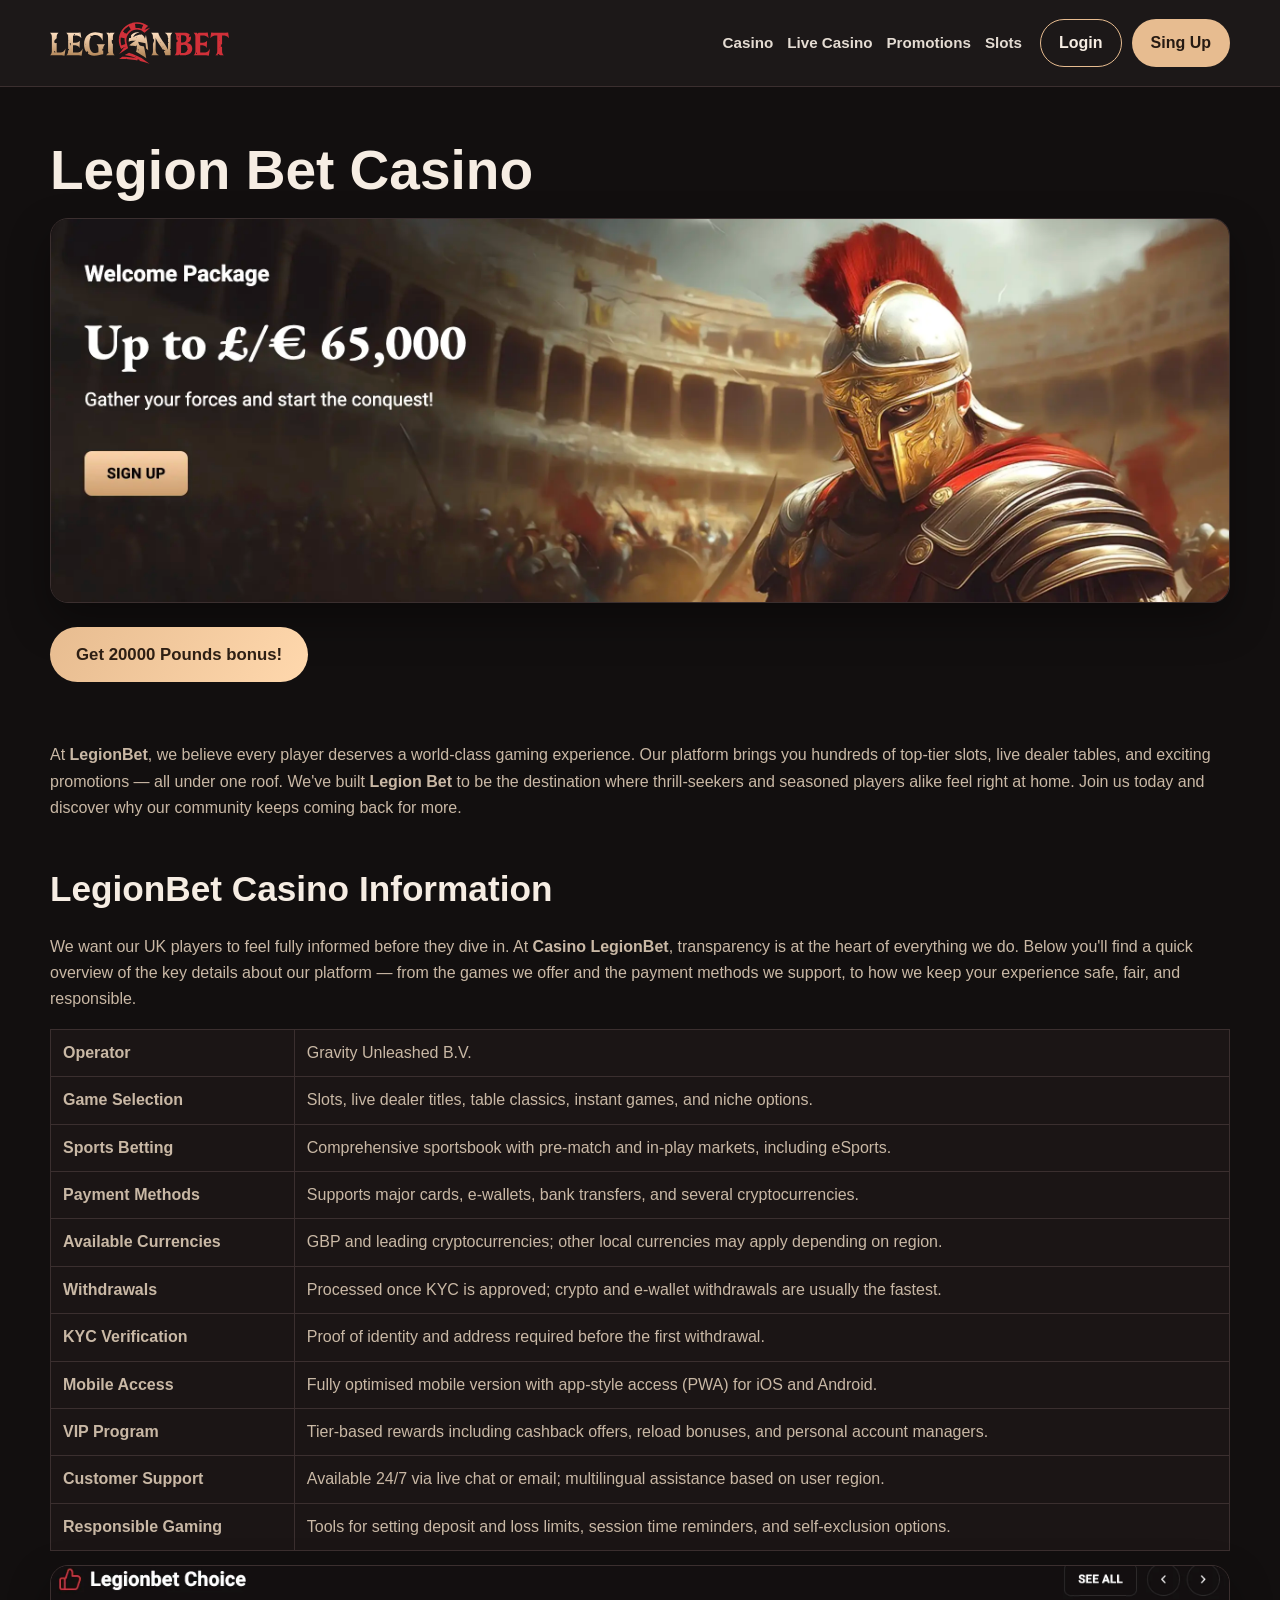
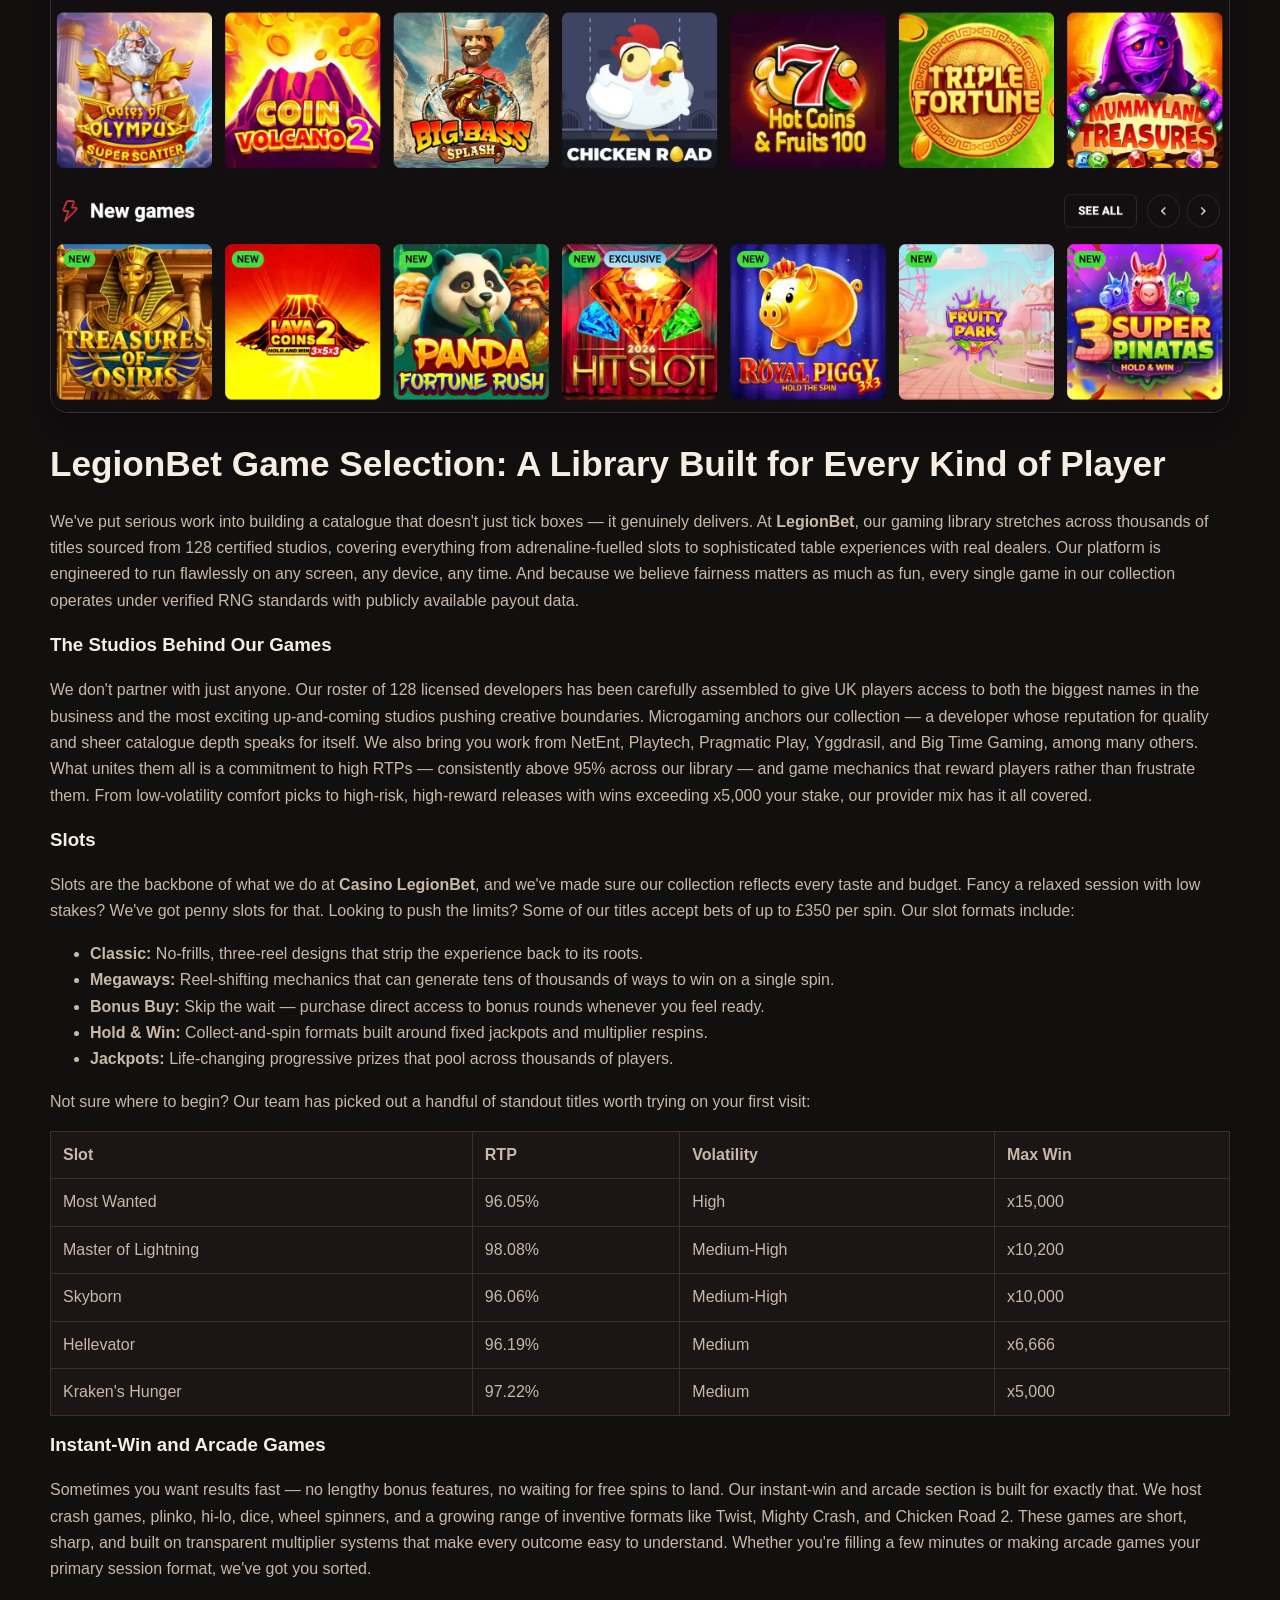
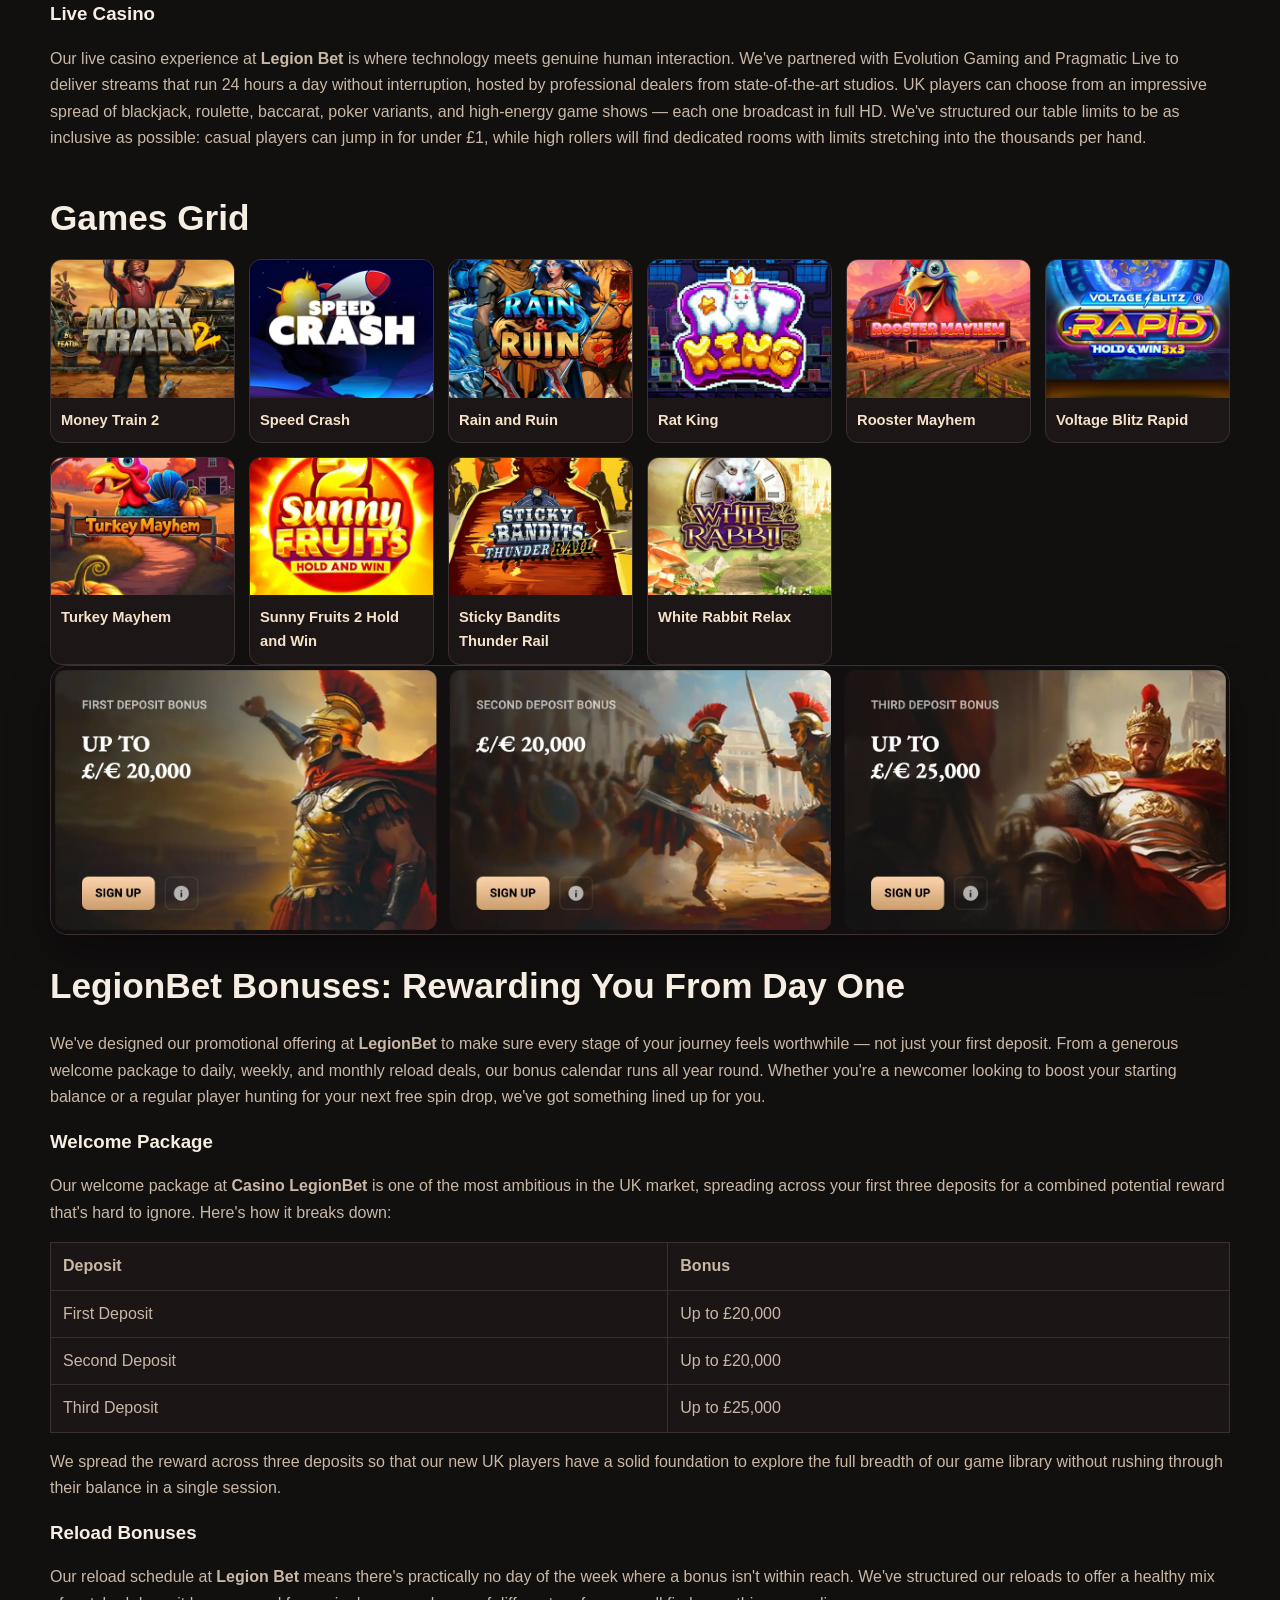
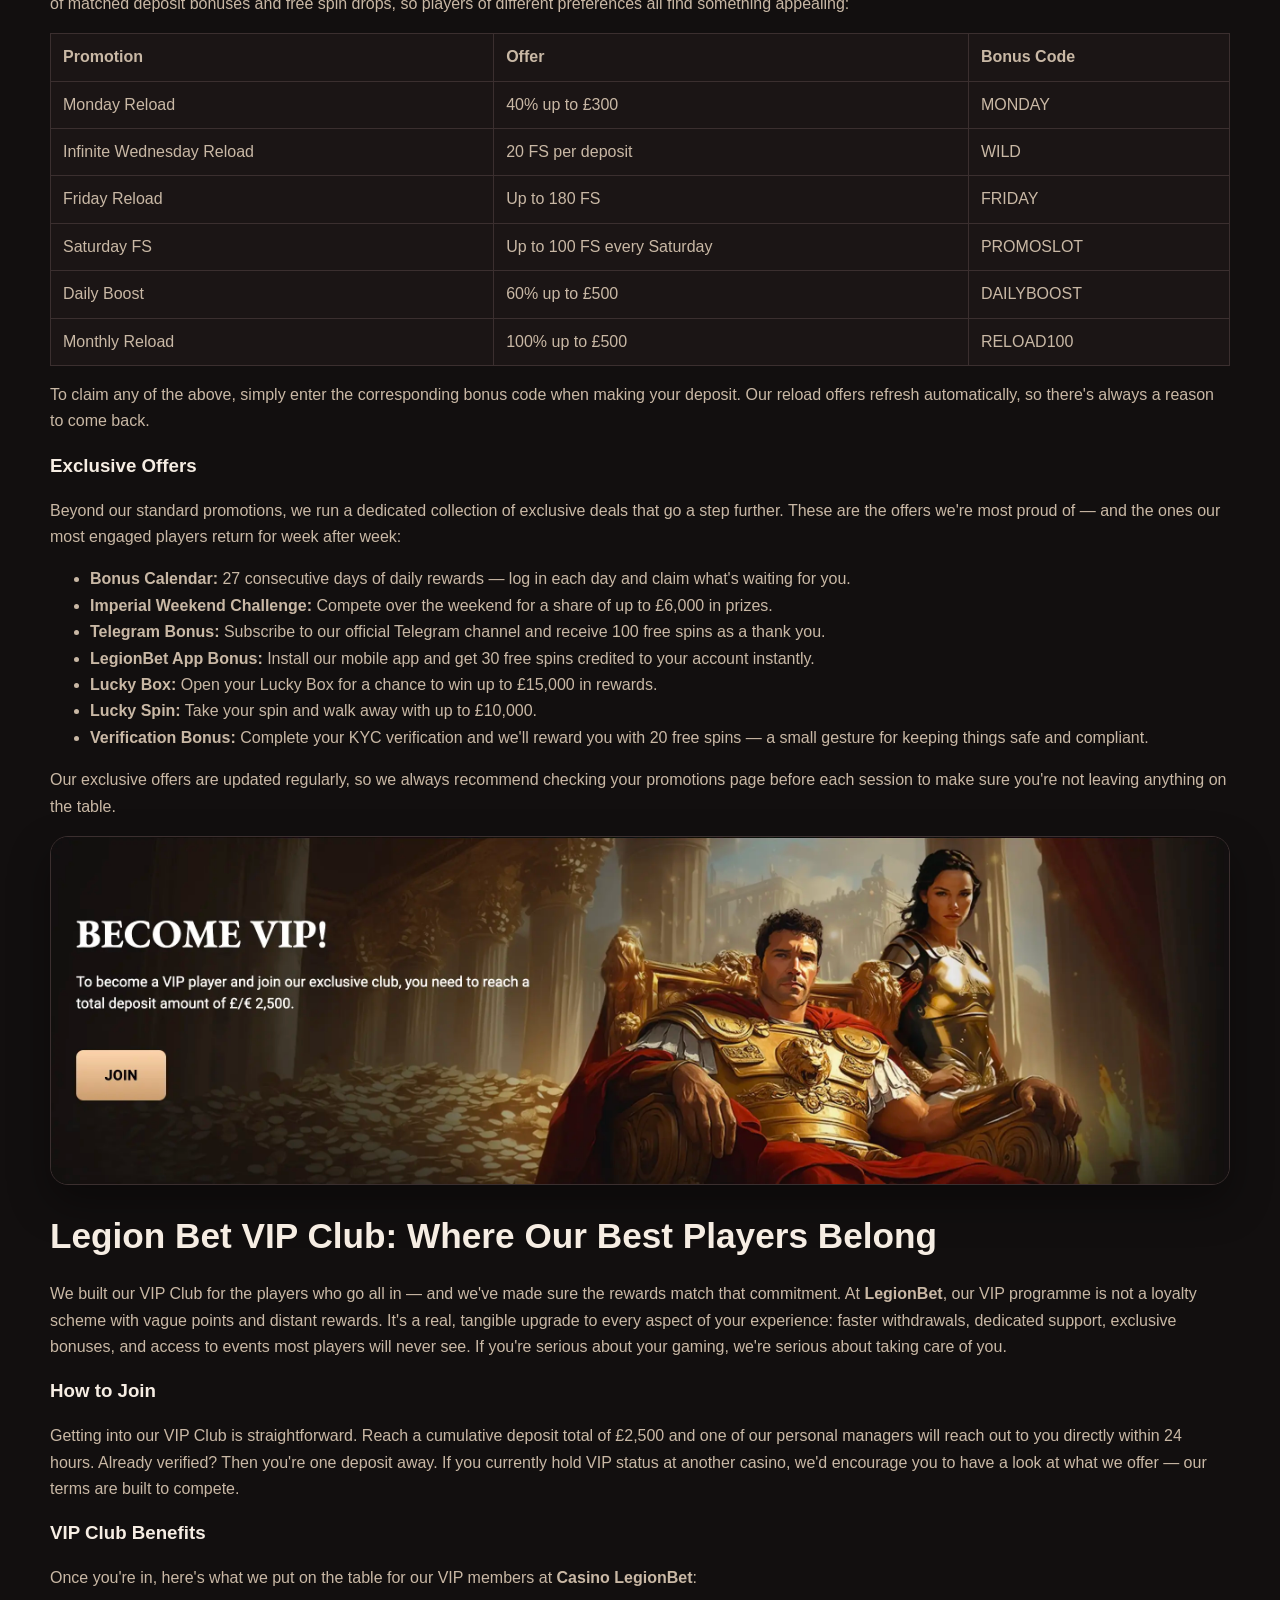
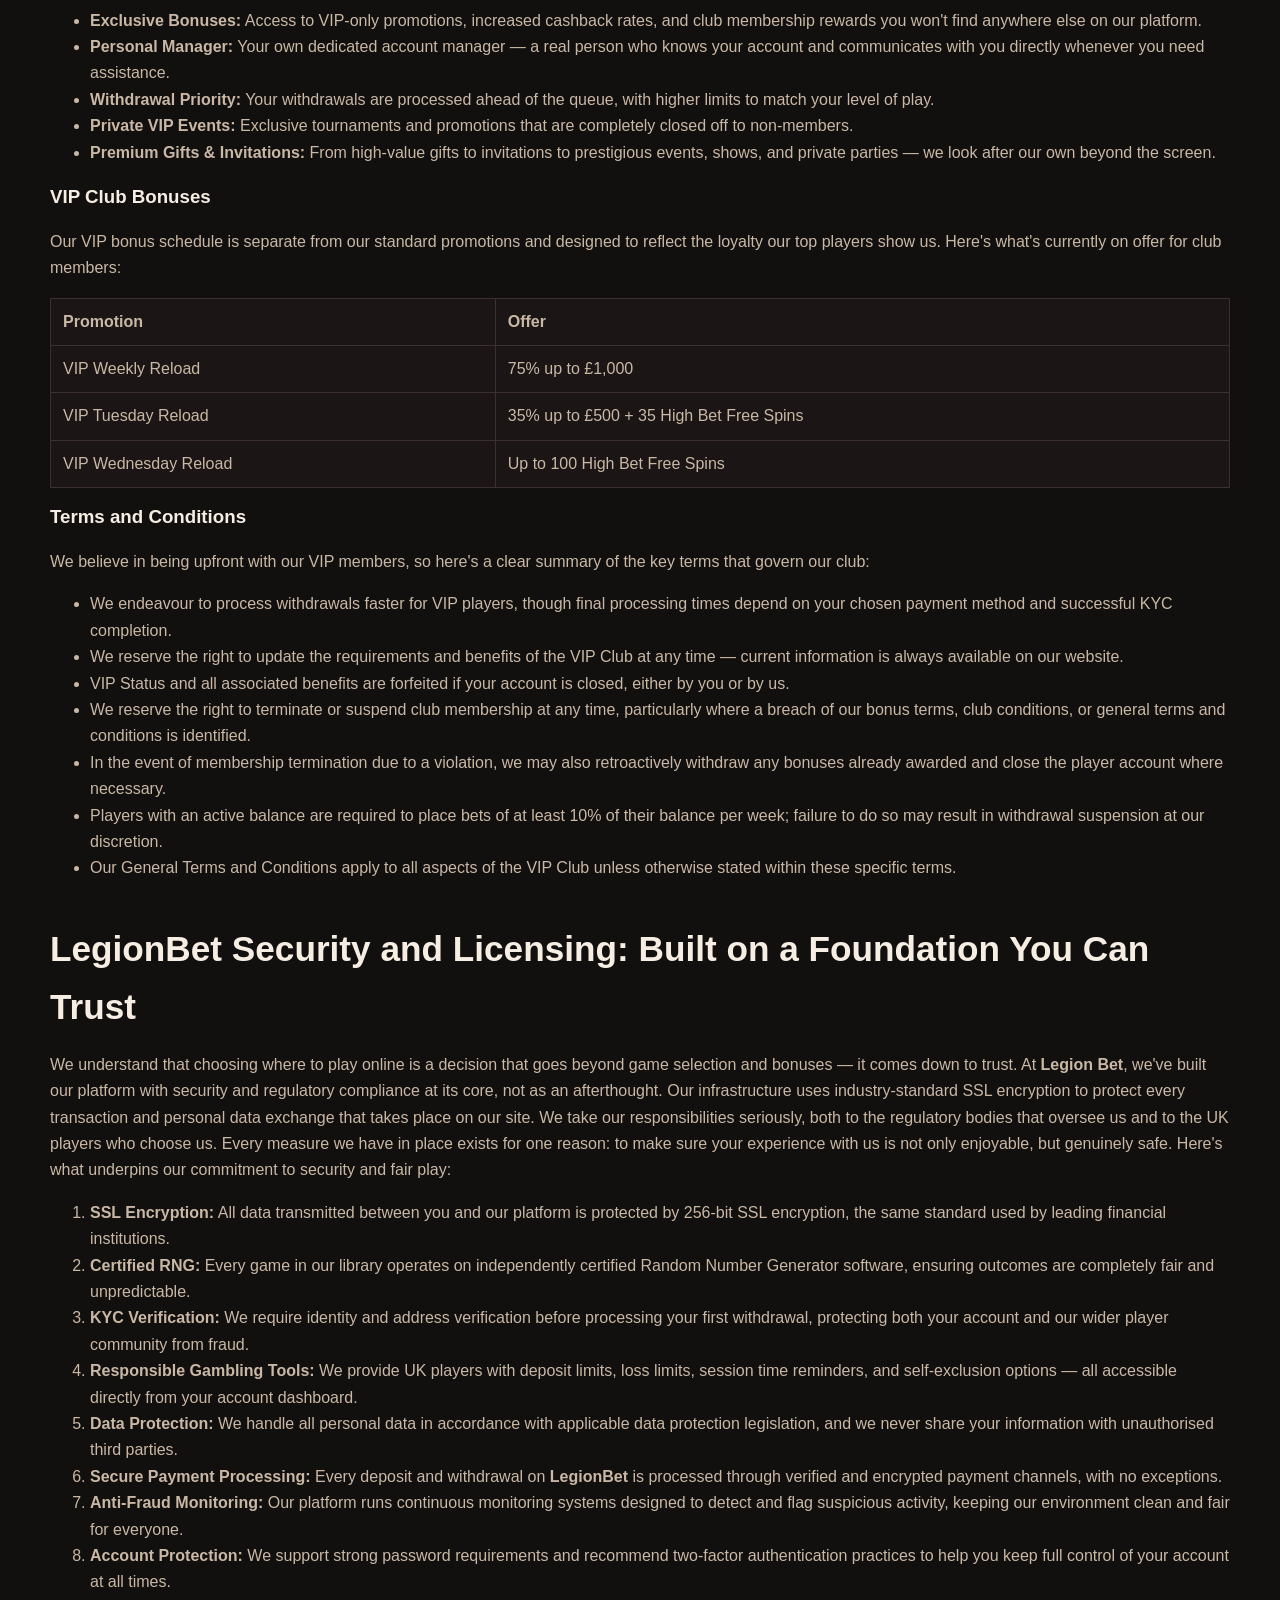
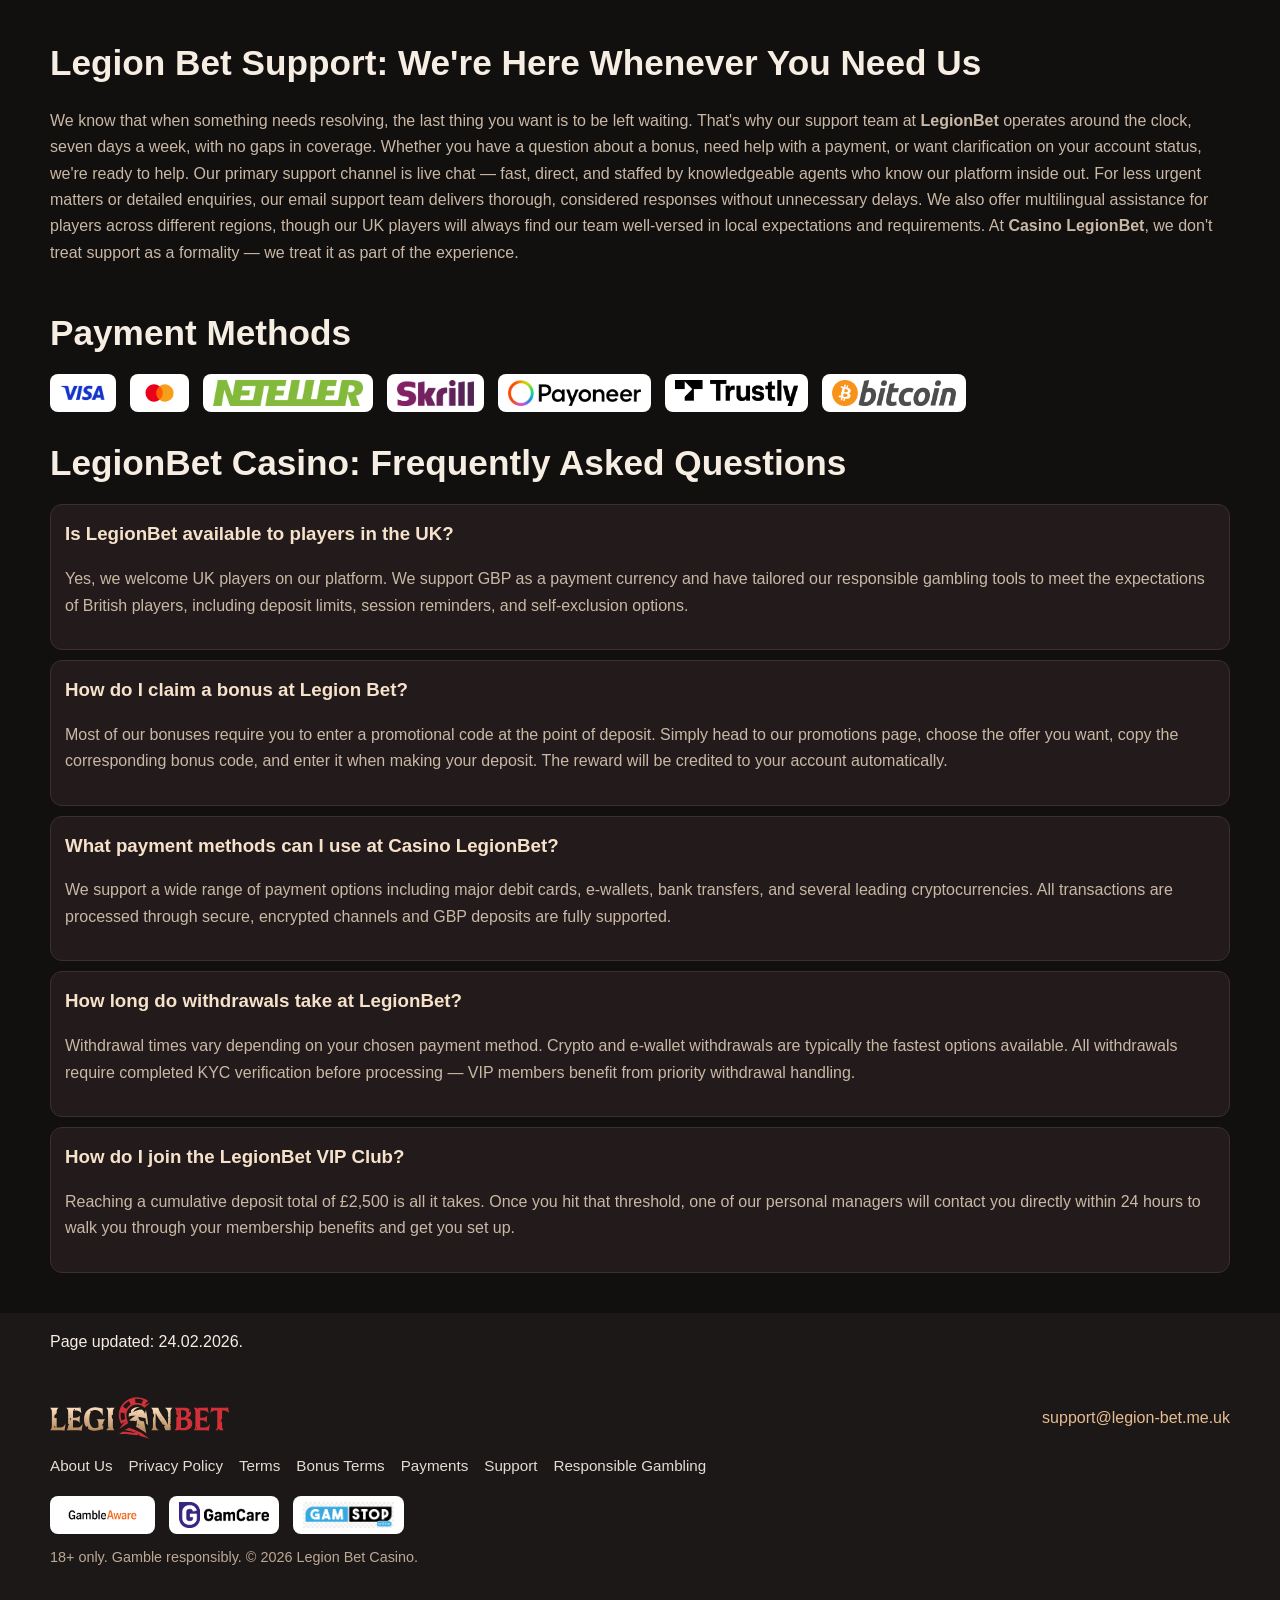
==== commit 7c4b7740: "Update index.html" ====
--- a/index.html
+++ b/index.html
@@ -1,3 +1,4 @@
+
 <!doctype html>
 <html lang="en-GB">
   <head>
@@ -465,7 +466,13 @@
       </section>
     </main>
 
-    <footer class="site-footer">
+        <div class="page-updated-wrap">
+      <div class="container">
+        <p class="page-updated">Page updated: 24.02.2026.</p>
+      </div>
+    </div>
+
+<footer class="site-footer">
       <div class="footer-inner">
         <div class="footer-top">
           <a class="brand" href="index.html" aria-label="Legion Bet Home">
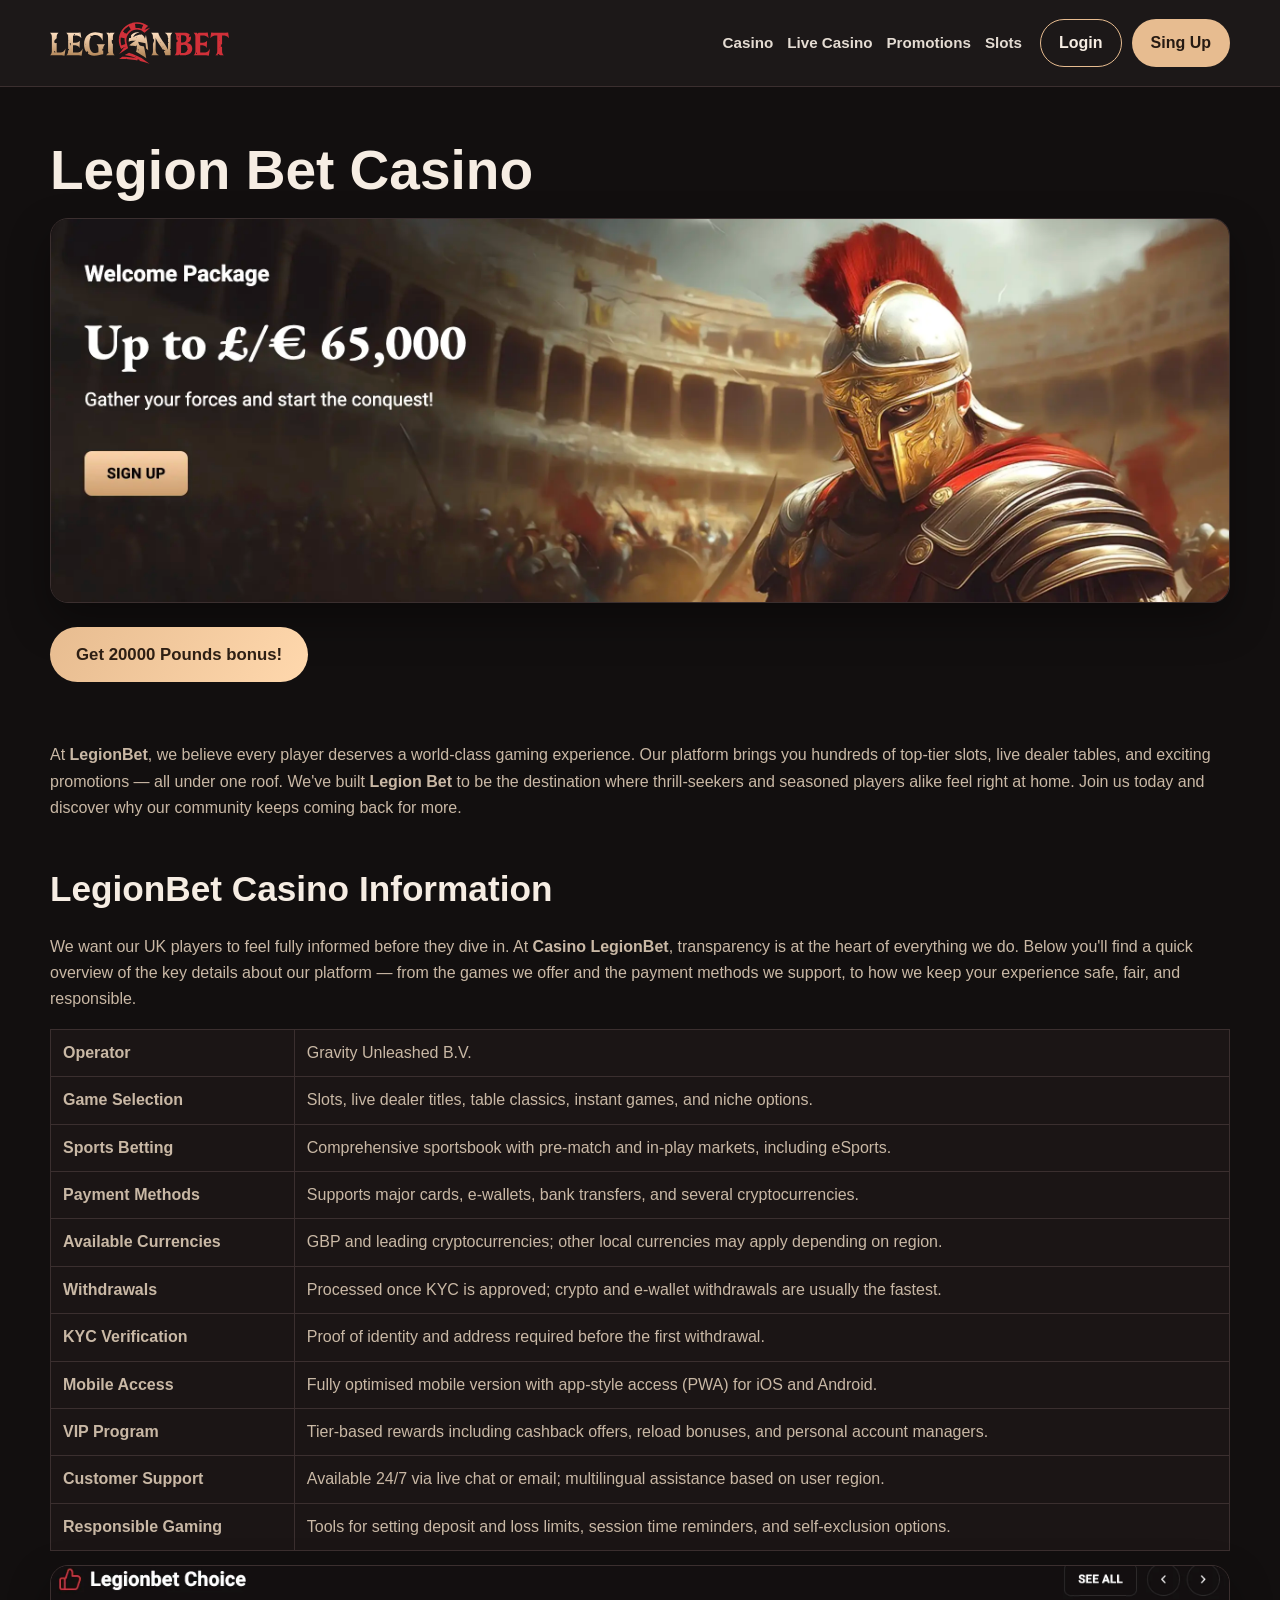
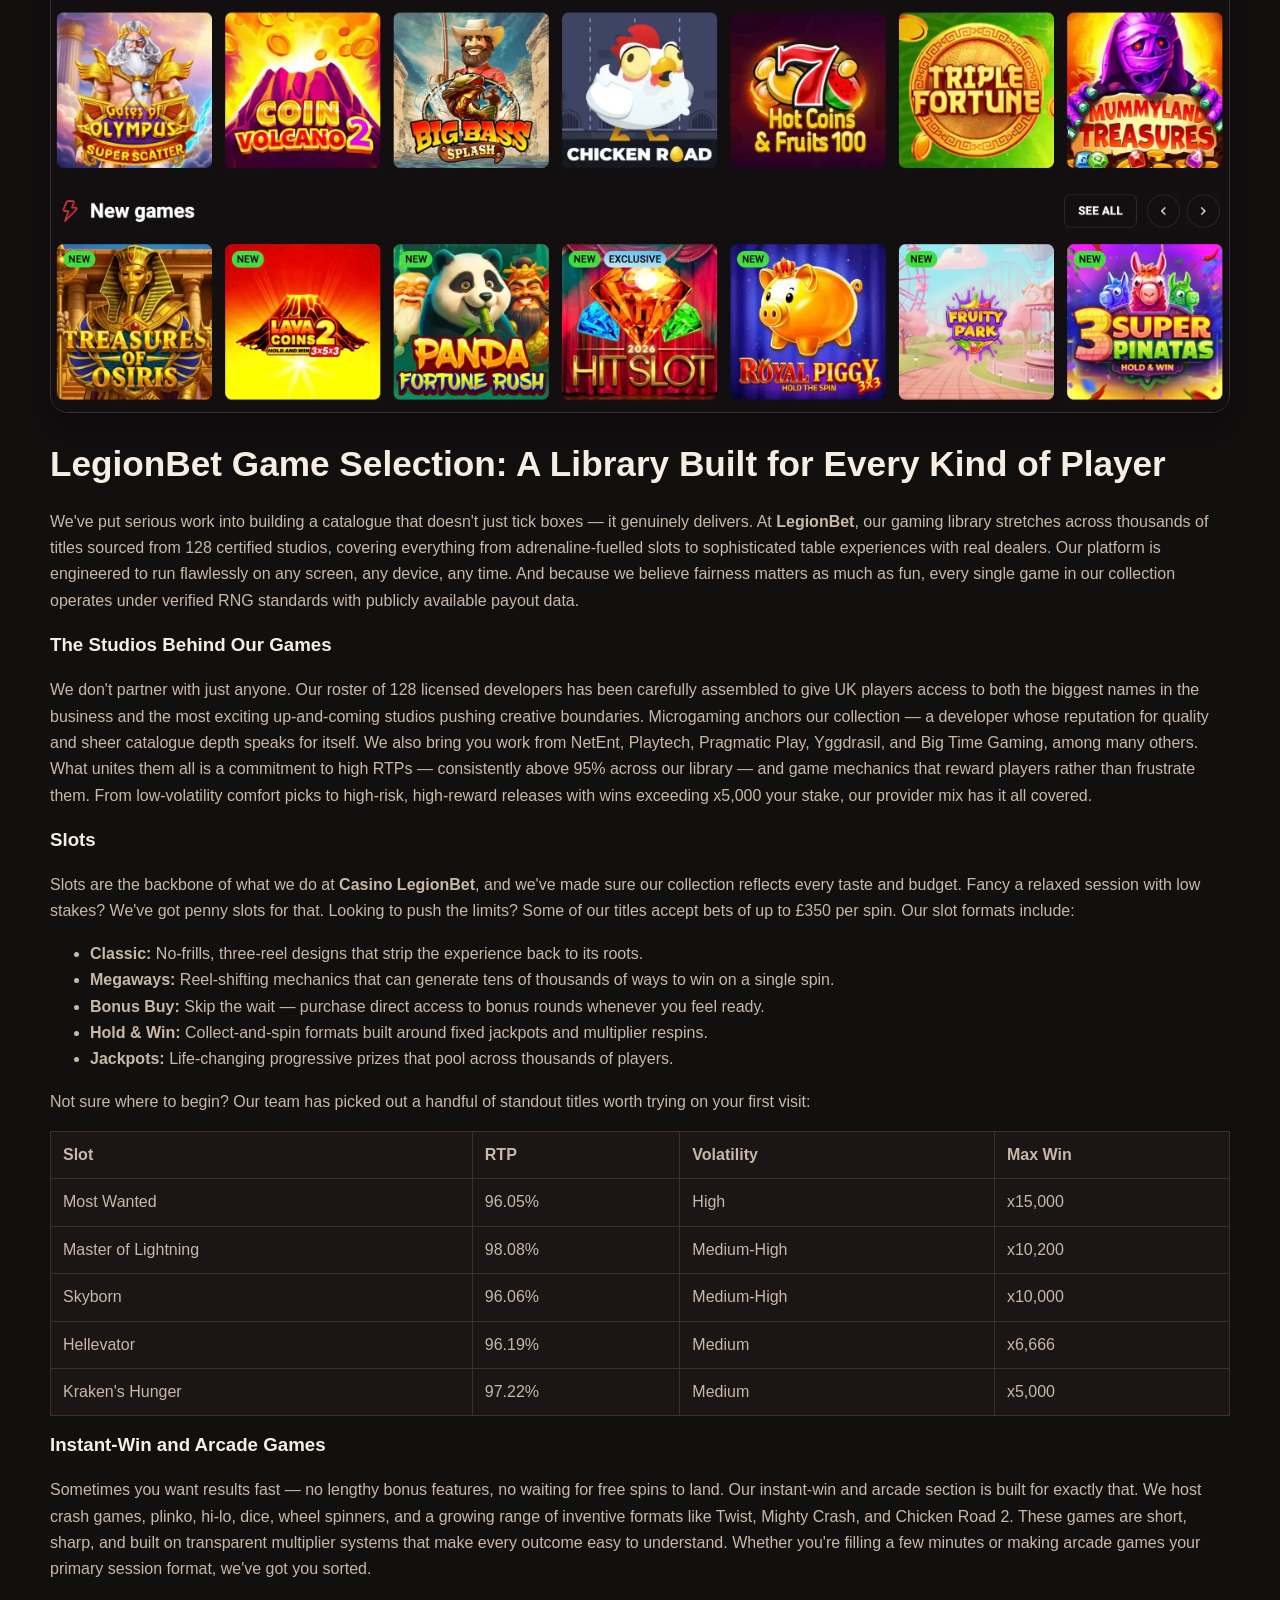
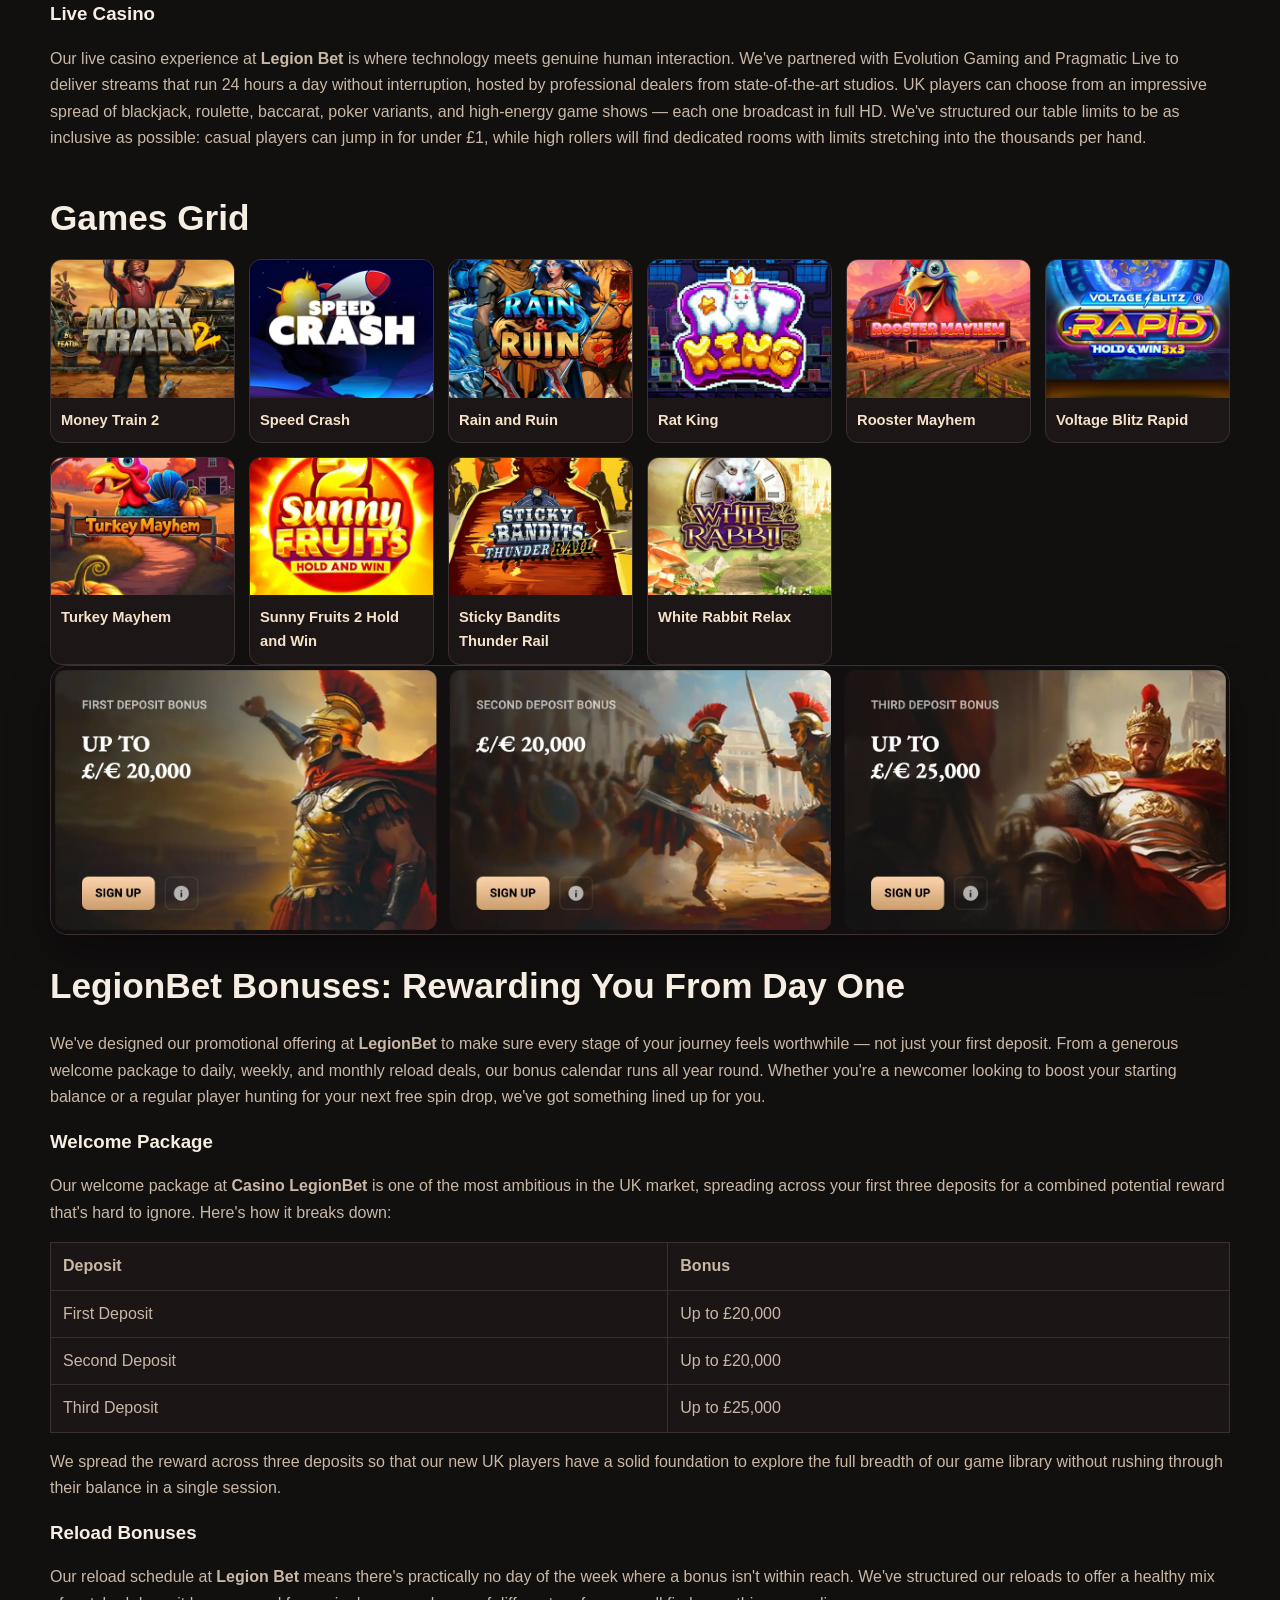
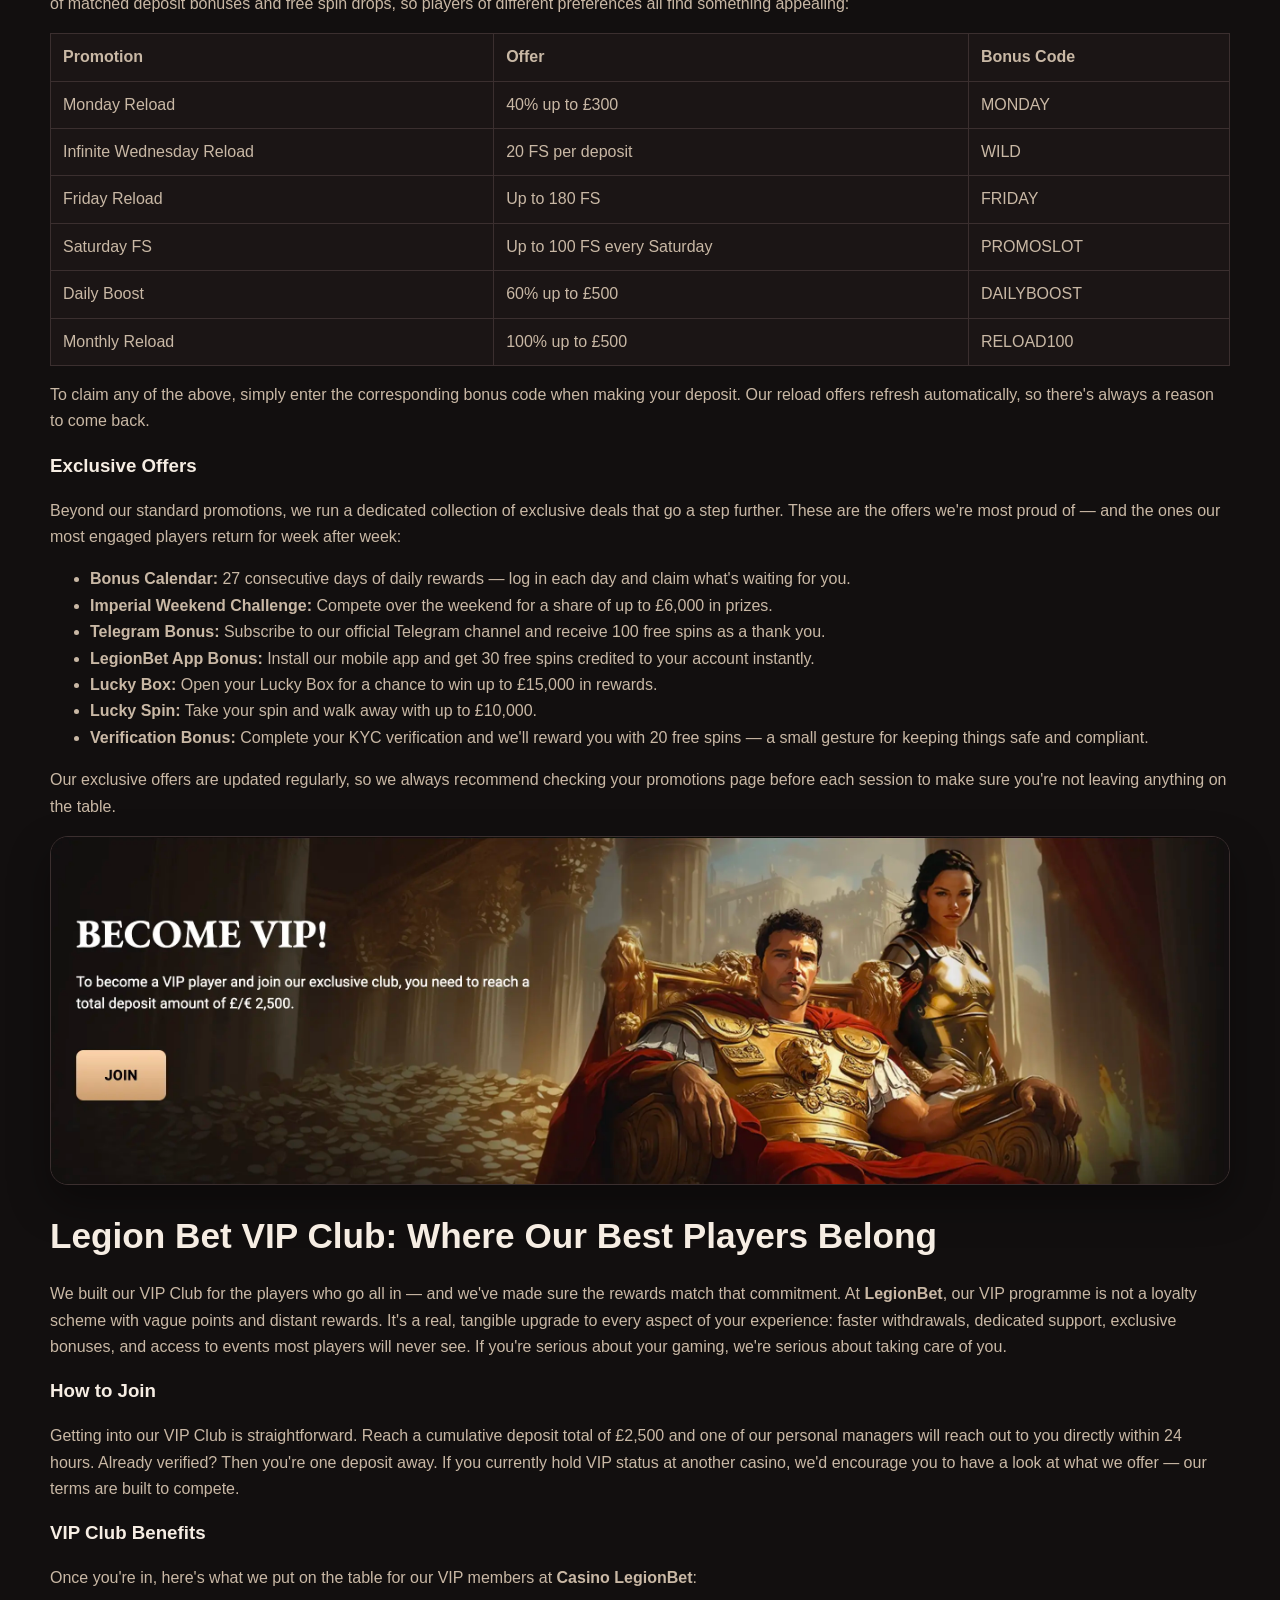
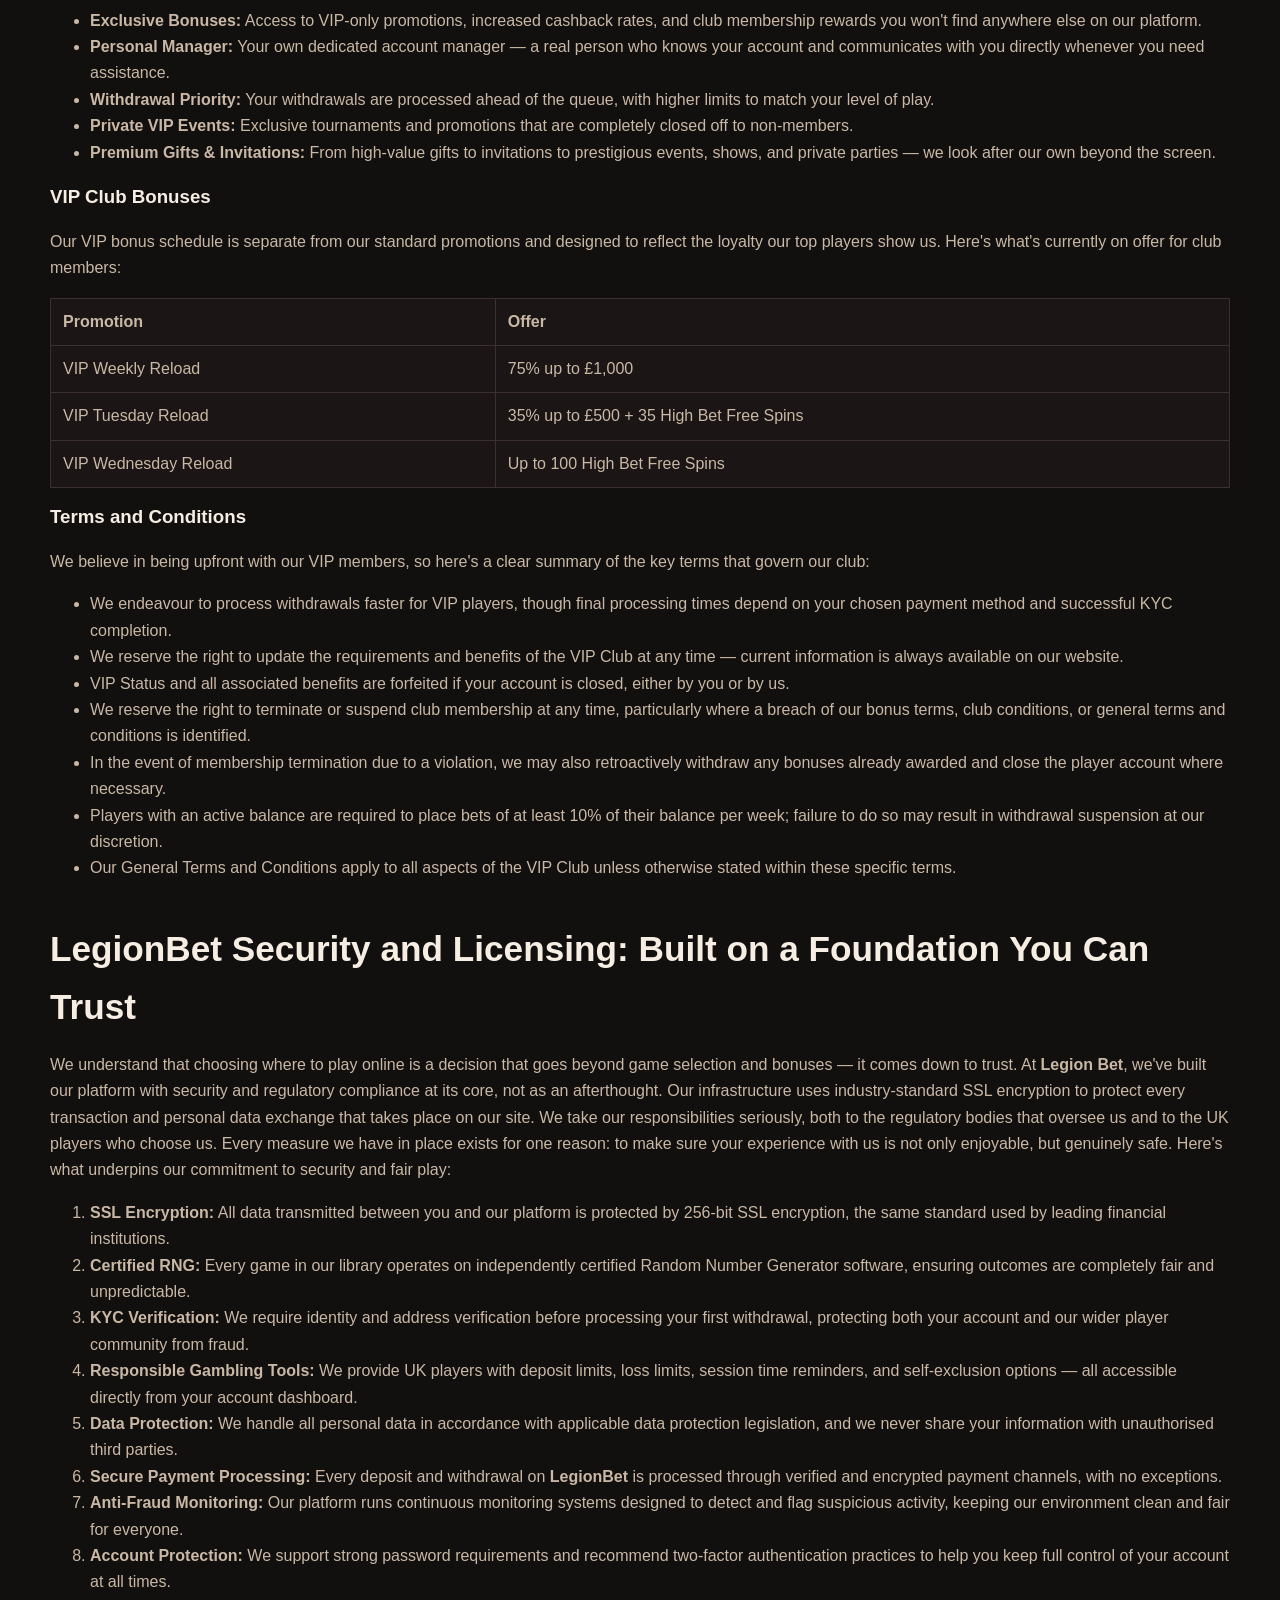
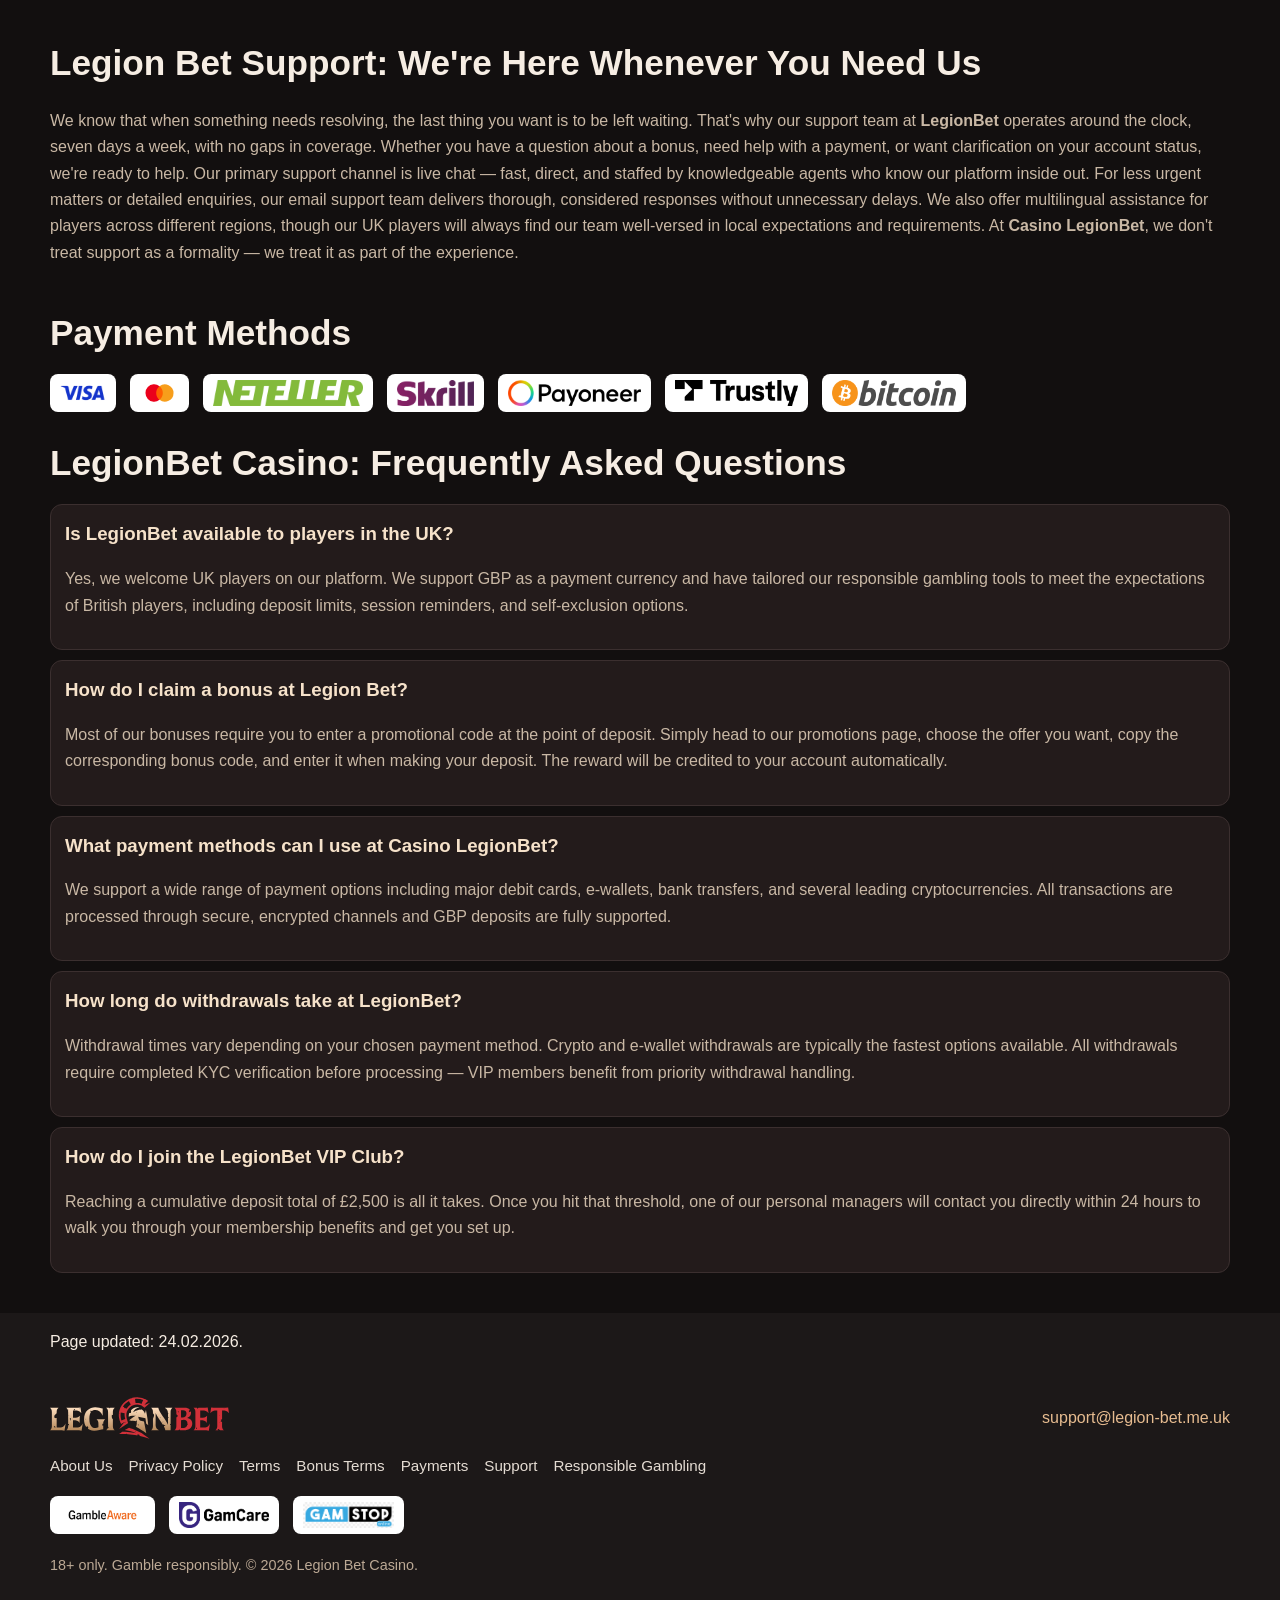
==== commit 5202e151: "Update index.html" ====
--- a/index.html
+++ b/index.html
@@ -492,10 +492,18 @@
         </nav>
 
         <div class="badge-grid" aria-label="Trust badges">
-          <img src="trust bages/gambleaware.png" alt="BeGambleAware" />
-          <img src="trust bages/gamcare.png" alt="GamCare" />
-          <img src="trust bages/gam stop.png" alt="GamStop" />
-        </div>
+  <a href="https://www.begambleaware.org/" target="_blank" rel="noopener noreferrer">
+    <img src="trust bages/gambleaware.png" alt="BeGambleAware" />
+  </a>
+  
+  <a href="https://www.gamcare.org.uk/" target="_blank" rel="noopener noreferrer">
+    <img src="trust bages/gamcare.png" alt="GamCare" />
+  </a>
+  
+  <a href="https://www.gamstop.co.uk/" target="_blank" rel="noopener noreferrer">
+    <img src="trust bages/gam stop.png" alt="GamStop" />
+  </a>
+</div>
 
         <p class="footer-note">18+ only. Gamble responsibly. © <span id="year"></span> Legion Bet Casino.</p>
       </div>
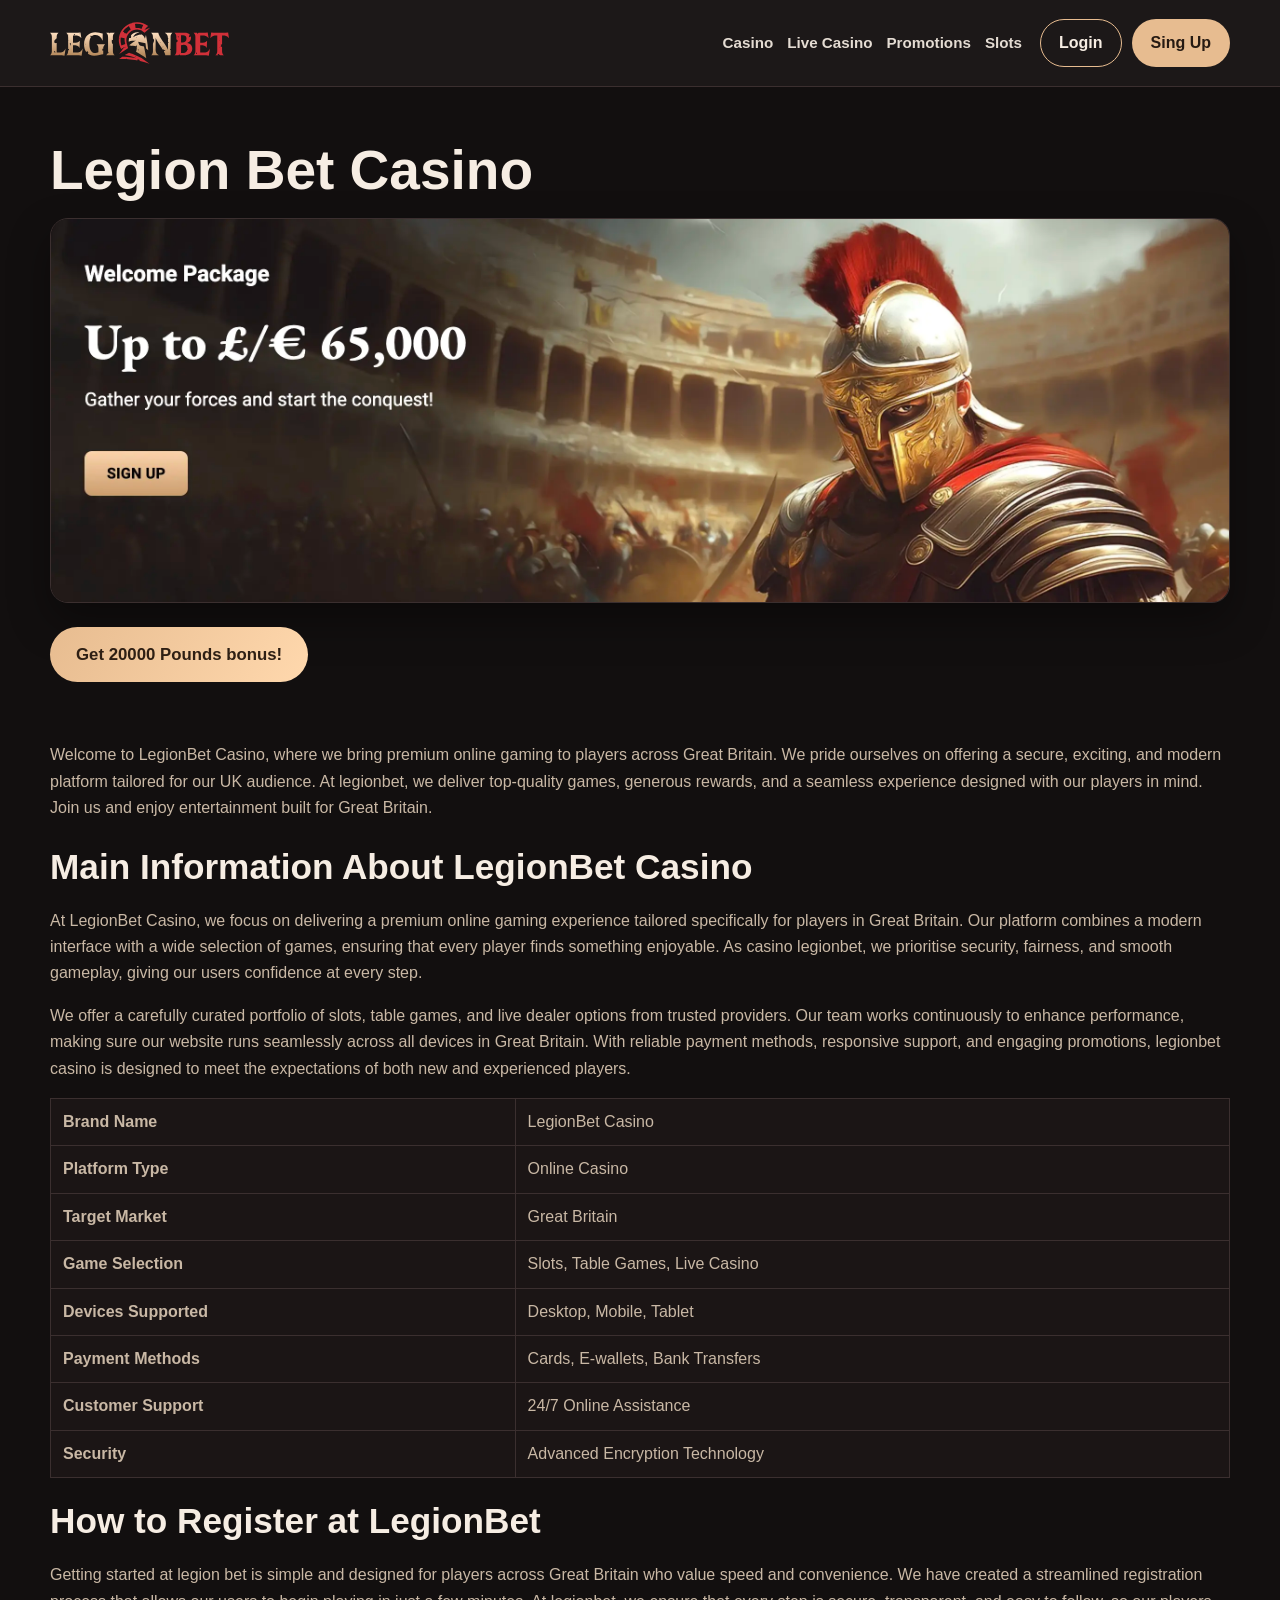
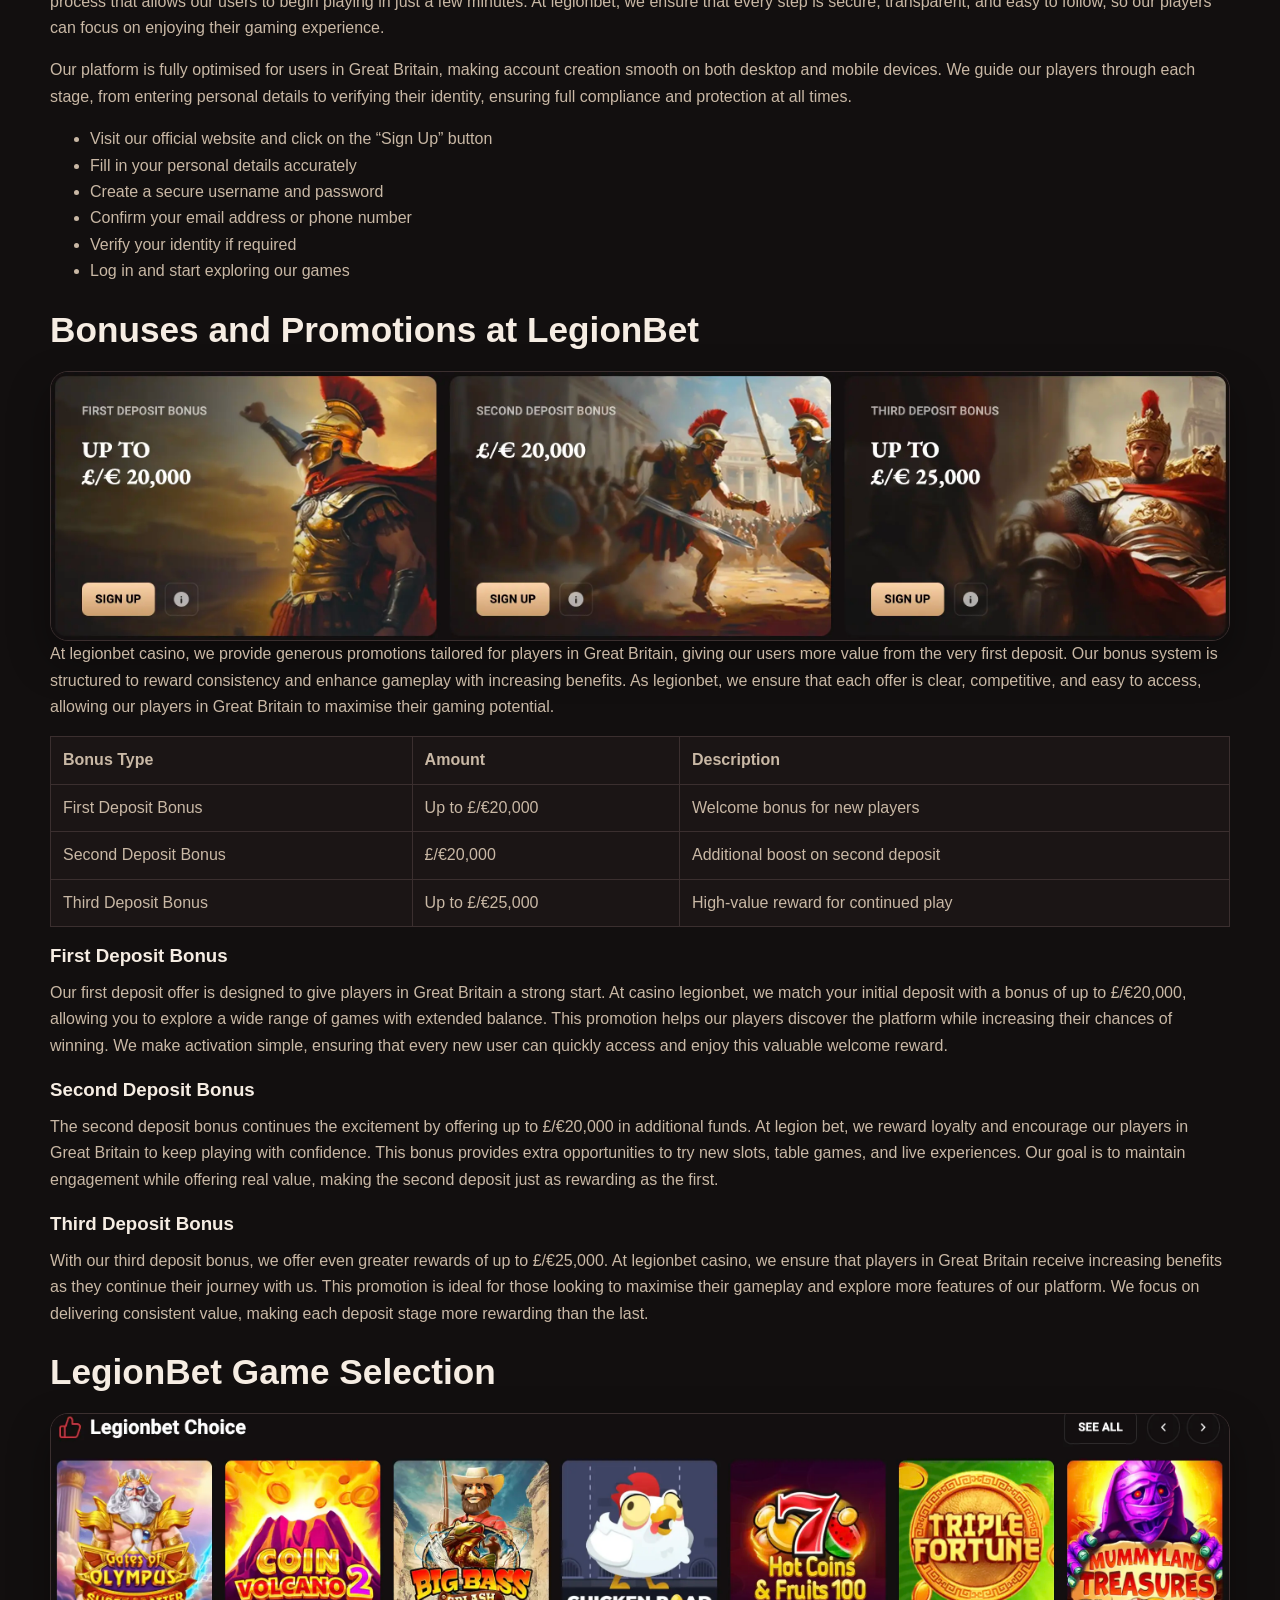
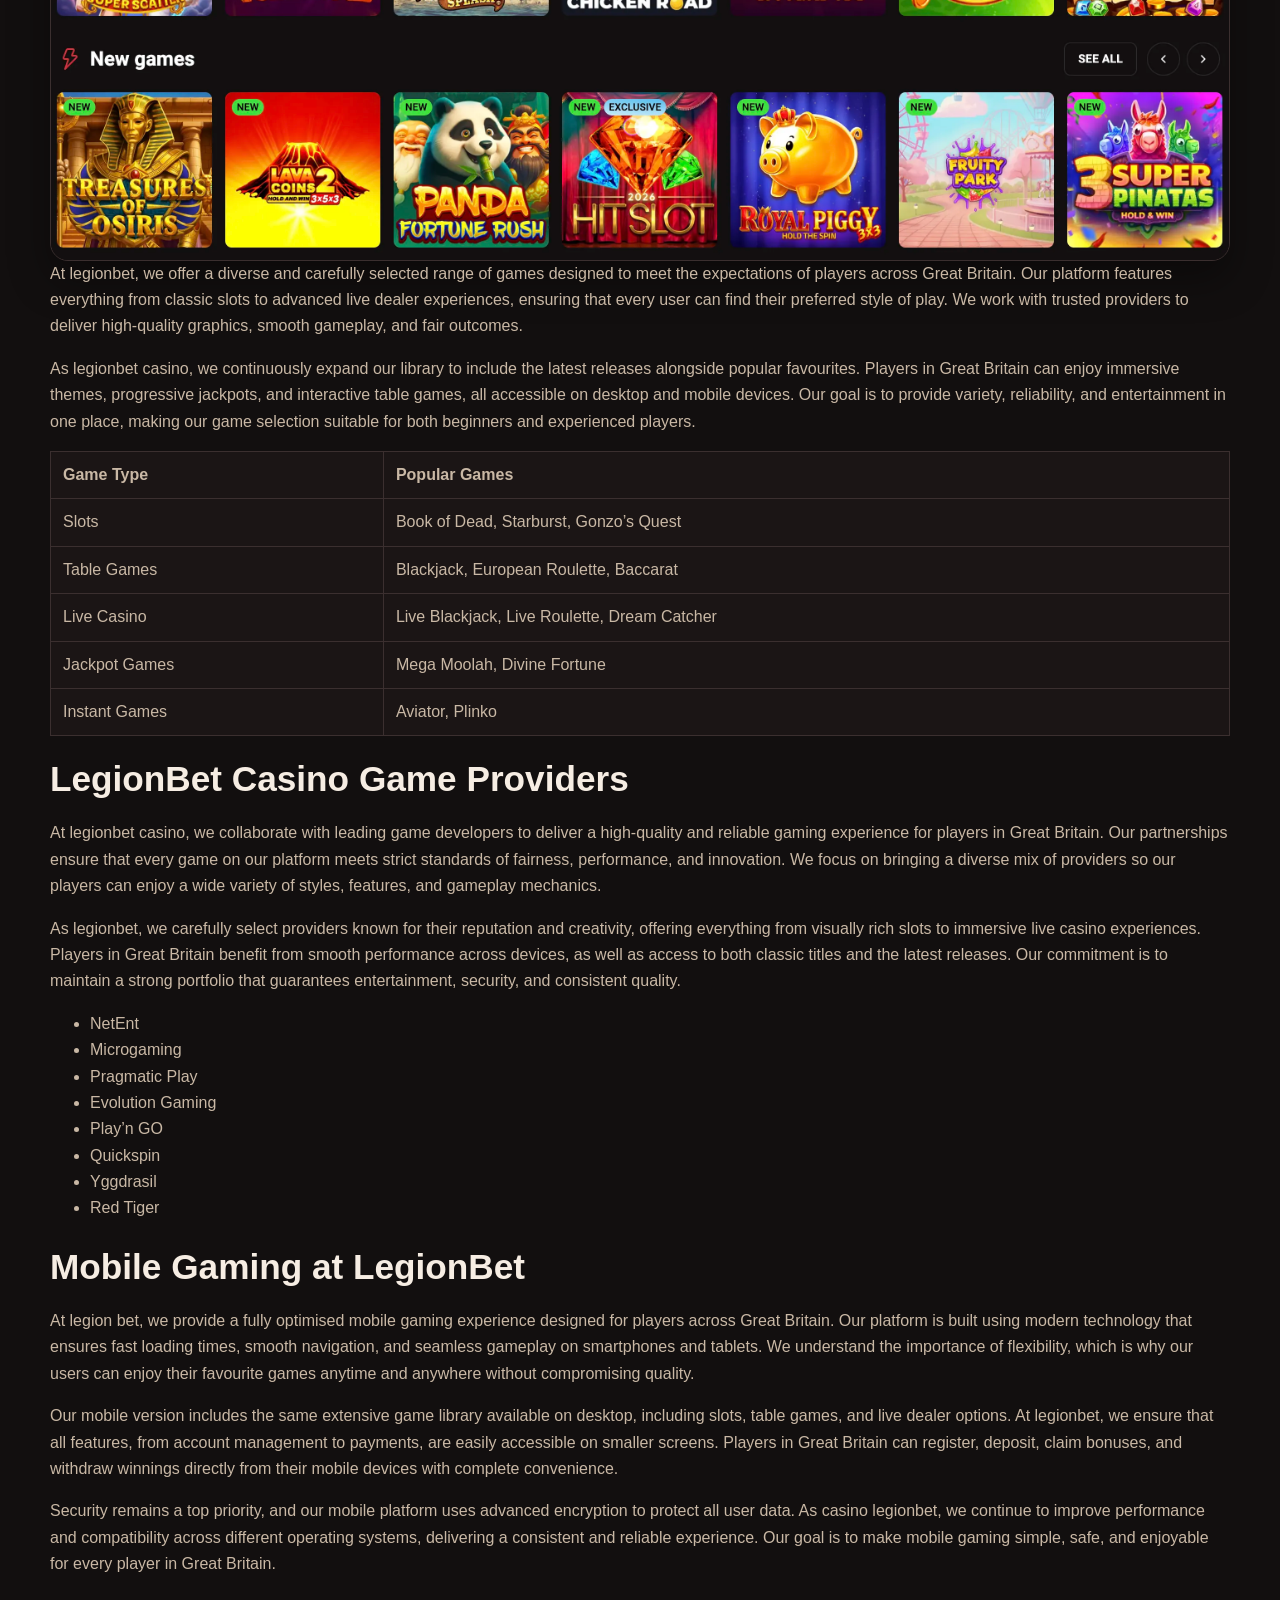
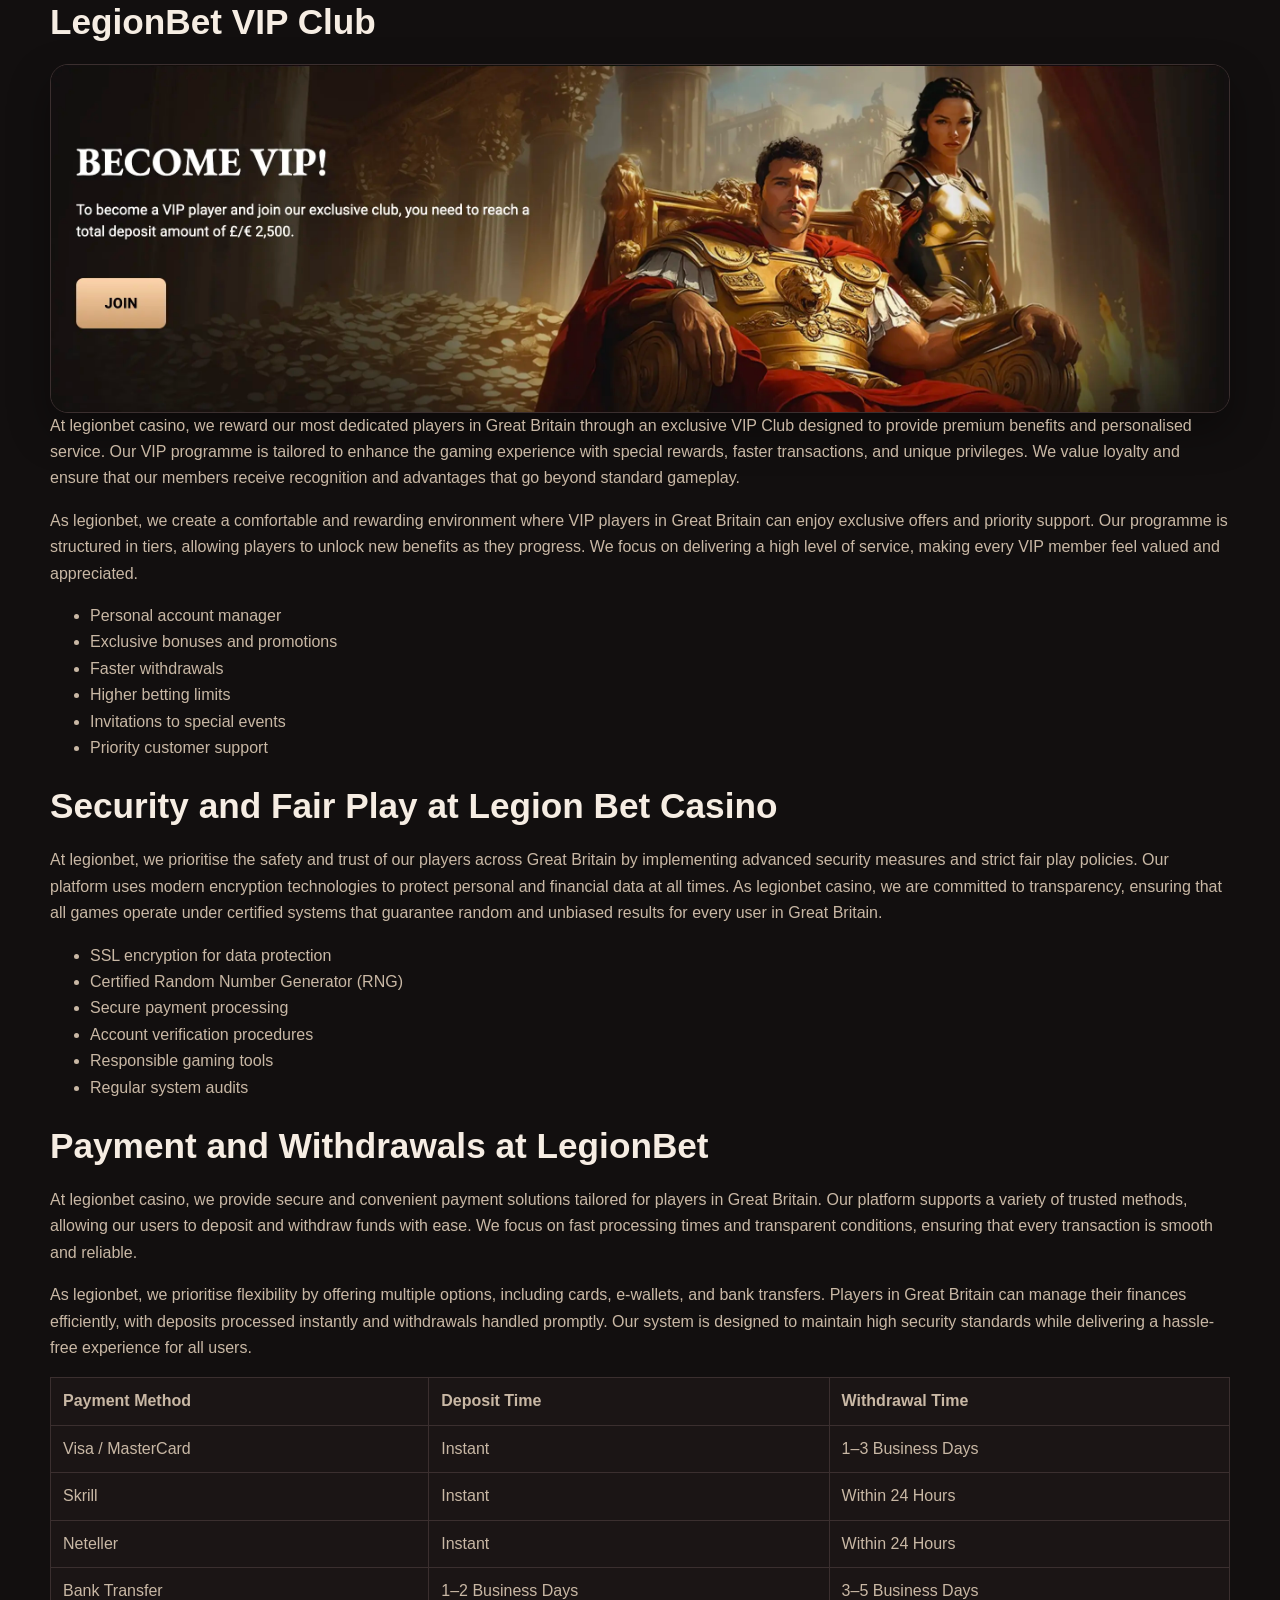
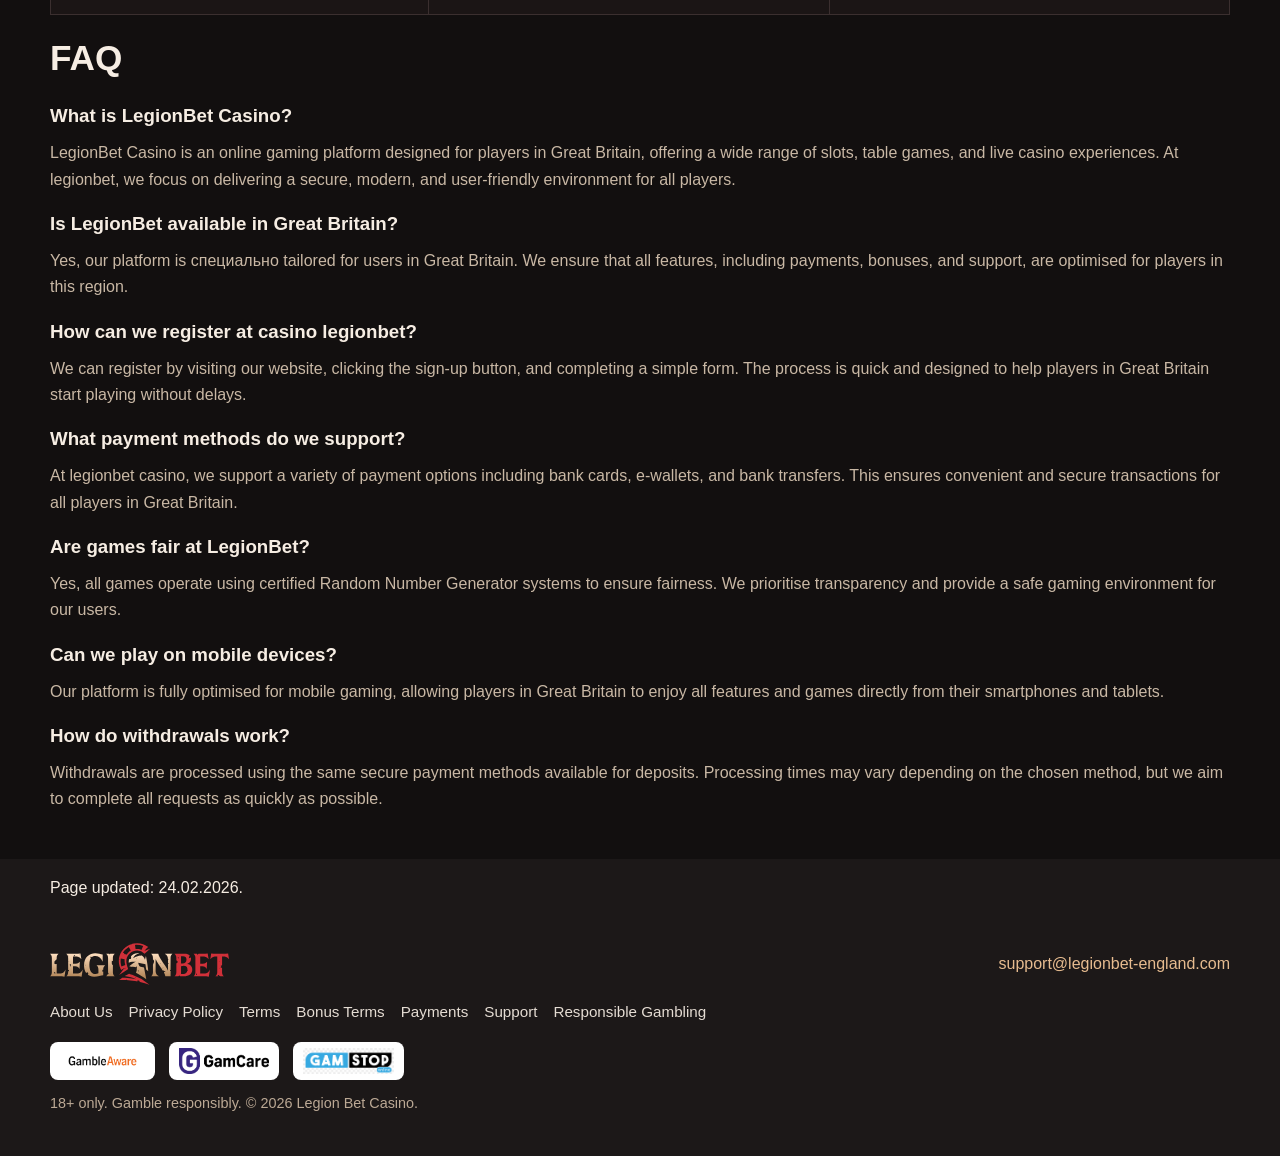
==== commit 089524d9: "Update homepage content from TXT and refresh support email" ====
--- a/index.html
+++ b/index.html
@@ -1,4 +1,3 @@
-
 <!doctype html>
 <html lang="en-GB">
   <head>
@@ -48,418 +47,240 @@
 
       <section class="section">
         <div class="container content-wrap">
-<p> At <strong>LegionBet</strong>, we believe every player deserves a world-class gaming experience. Our platform brings you hundreds of top-tier slots, live dealer tables, and exciting promotions — all under one roof. We've built <strong>Legion Bet</strong> to be the destination where thrill-seekers and seasoned players alike feel right at home. Join us today and discover why our community keeps coming back for more. </p>
-
-<section class="casino-info" id="casino">
-  <h2>LegionBet Casino Information</h2>
-  <p>
-    We want our UK players to feel fully informed before they dive in. At <strong>Casino LegionBet</strong>, transparency is at the heart of everything we do. Below you'll find a quick overview of the key details about our platform — from the games we offer and the payment methods we support, to how we keep your experience safe, fair, and responsible.
-  </p>
-  <table>
-    <tbody>
-      <tr>
-        <th>Operator</th>
-        <td>Gravity Unleashed B.V.</td>
-      </tr>
-      <tr>
-        <th>Game Selection</th>
-        <td>Slots, live dealer titles, table classics, instant games, and niche options.</td>
-      </tr>
-      <tr>
-        <th>Sports Betting</th>
-        <td>Comprehensive sportsbook with pre-match and in-play markets, including eSports.</td>
-      </tr>
-      <tr>
-        <th>Payment Methods</th>
-        <td>Supports major cards, e-wallets, bank transfers, and several cryptocurrencies.</td>
-      </tr>
-      <tr>
-        <th>Available Currencies</th>
-        <td>GBP and leading cryptocurrencies; other local currencies may apply depending on region.</td>
-      </tr>
-      <tr>
-        <th>Withdrawals</th>
-        <td>Processed once KYC is approved; crypto and e-wallet withdrawals are usually the fastest.</td>
-      </tr>
-      <tr>
-        <th>KYC Verification</th>
-        <td>Proof of identity and address required before the first withdrawal.</td>
-      </tr>
-      <tr>
-        <th>Mobile Access</th>
-        <td>Fully optimised mobile version with app-style access (PWA) for iOS and Android.</td>
-      </tr>
-      <tr>
-        <th>VIP Program</th>
-        <td>Tier-based rewards including cashback offers, reload bonuses, and personal account managers.</td>
-      </tr>
-      <tr>
-        <th>Customer Support</th>
-        <td>Available 24/7 via live chat or email; multilingual assistance based on user region.</td>
-      </tr>
-      <tr>
-        <th>Responsible Gaming</th>
-        <td>Tools for setting deposit and loss limits, session time reminders, and self-exclusion options.</td>
-      </tr>
-    </tbody>
-  </table>
-</section>
-<figure class="hero-banner"><img src="legion bet game selection.webp" alt="Legion Bet game selection" /></figure>
-<section class="game-selection" id="slots">
-  <h2>LegionBet Game Selection: A Library Built for Every Kind of Player</h2>
-  <p>
-    We've put serious work into building a catalogue that doesn't just tick boxes — it genuinely delivers. At <strong>LegionBet</strong>, our gaming library stretches across thousands of titles sourced from 128 certified studios, covering everything from adrenaline-fuelled slots to sophisticated table experiences with real dealers. Our platform is engineered to run flawlessly on any screen, any device, any time. And because we believe fairness matters as much as fun, every single game in our collection operates under verified RNG standards with publicly available payout data.
-  </p>
-
-  <h3>The Studios Behind Our Games</h3>
-  <p>
-    We don't partner with just anyone. Our roster of 128 licensed developers has been carefully assembled to give UK players access to both the biggest names in the business and the most exciting up-and-coming studios pushing creative boundaries. Microgaming anchors our collection — a developer whose reputation for quality and sheer catalogue depth speaks for itself. We also bring you work from NetEnt, Playtech, Pragmatic Play, Yggdrasil, and Big Time Gaming, among many others. What unites them all is a commitment to high RTPs — consistently above 95% across our library — and game mechanics that reward players rather than frustrate them. From low-volatility comfort picks to high-risk, high-reward releases with wins exceeding x5,000 your stake, our provider mix has it all covered.
-  </p>
-
-  <h3>Slots</h3>
-  <p>
-    Slots are the backbone of what we do at <strong>Casino LegionBet</strong>, and we've made sure our collection reflects every taste and budget. Fancy a relaxed session with low stakes? We've got penny slots for that. Looking to push the limits? Some of our titles accept bets of up to £350 per spin. Our slot formats include:
-  </p>
-  <ul>
-    <li><strong>Classic:</strong> No-frills, three-reel designs that strip the experience back to its roots.</li>
-    <li><strong>Megaways:</strong> Reel-shifting mechanics that can generate tens of thousands of ways to win on a single spin.</li>
-    <li><strong>Bonus Buy:</strong> Skip the wait — purchase direct access to bonus rounds whenever you feel ready.</li>
-    <li><strong>Hold &amp; Win:</strong> Collect-and-spin formats built around fixed jackpots and multiplier respins.</li>
-    <li><strong>Jackpots:</strong> Life-changing progressive prizes that pool across thousands of players.</li>
-  </ul>
-  <p>
-    Not sure where to begin? Our team has picked out a handful of standout titles worth trying on your first visit:
-  </p>
-  <table>
-    <thead>
-      <tr>
-        <th>Slot</th>
-        <th>RTP</th>
-        <th>Volatility</th>
-        <th>Max Win</th>
-      </tr>
-    </thead>
-    <tbody>
-      <tr>
-        <td>Most Wanted</td>
-        <td>96.05%</td>
-        <td>High</td>
-        <td>x15,000</td>
-      </tr>
-      <tr>
-        <td>Master of Lightning</td>
-        <td>98.08%</td>
-        <td>Medium-High</td>
-        <td>x10,200</td>
-      </tr>
-      <tr>
-        <td>Skyborn</td>
-        <td>96.06%</td>
-        <td>Medium-High</td>
-        <td>x10,000</td>
-      </tr>
-      <tr>
-        <td>Hellevator</td>
-        <td>96.19%</td>
-        <td>Medium</td>
-        <td>x6,666</td>
-      </tr>
-      <tr>
-        <td>Kraken's Hunger</td>
-        <td>97.22%</td>
-        <td>Medium</td>
-        <td>x5,000</td>
-      </tr>
-    </tbody>
-  </table>
-
-  <h3>Instant-Win and Arcade Games</h3>
-  <p>
-    Sometimes you want results fast — no lengthy bonus features, no waiting for free spins to land. Our instant-win and arcade section is built for exactly that. We host crash games, plinko, hi-lo, dice, wheel spinners, and a growing range of inventive formats like Twist, Mighty Crash, and Chicken Road 2. These games are short, sharp, and built on transparent multiplier systems that make every outcome easy to understand. Whether you're filling a few minutes or making arcade games your primary session format, we've got you sorted.
-  </p>
-
-  <h3 id="live-casino">Live Casino</h3>
-  <p>
-    Our live casino experience at <strong>Legion Bet</strong> is where technology meets genuine human interaction. We've partnered with Evolution Gaming and Pragmatic Live to deliver streams that run 24 hours a day without interruption, hosted by professional dealers from state-of-the-art studios. UK players can choose from an impressive spread of blackjack, roulette, baccarat, poker variants, and high-energy game shows — each one broadcast in full HD. We've structured our table limits to be as inclusive as possible: casual players can jump in for under £1, while high rollers will find dedicated rooms with limits stretching into the thousands per hand.
-  </p>
-</section>
-<section class="games-showcase">
-  <h2>Games Grid</h2>
-  <div class="games-grid">
-    <a class="game-card" href="#" aria-label="Play Money Train 2">
-      <img src="game images/money-train-2 (1).webp" alt="Money Train 2" />
-      <span>Money Train 2</span>
-    </a>
-    <a class="game-card" href="#" aria-label="Play Speed Crash">
-      <img src="game images/speed-crash.webp" alt="Speed Crash" />
-      <span>Speed Crash</span>
-    </a>
-    <a class="game-card" href="#" aria-label="Play Rain and Ruin">
-      <img src="game images/rain-and-ruin (1).webp" alt="Rain and Ruin" />
-      <span>Rain and Ruin</span>
-    </a>
-    <a class="game-card" href="#" aria-label="Play Rat King">
-      <img src="game images/rat-king.webp" alt="Rat King" />
-      <span>Rat King</span>
-    </a>
-    <a class="game-card" href="#" aria-label="Play Rooster Mayhem">
-      <img src="game images/rooster-mayhem.webp" alt="Rooster Mayhem" />
-      <span>Rooster Mayhem</span>
-    </a>
-    <a class="game-card" href="#" aria-label="Play Voltage Blitz Rapid">
-      <img src="game images/voltage-blitz-rapid.webp" alt="Voltage Blitz Rapid" />
-      <span>Voltage Blitz Rapid</span>
-    </a>
-    <a class="game-card" href="#" aria-label="Play Turkey Mayhem">
-      <img src="game images/turkey-mayhem.webp" alt="Turkey Mayhem" />
-      <span>Turkey Mayhem</span>
-    </a>
-    <a class="game-card" href="#" aria-label="Play Sunny Fruits 2 Hold and Win">
-      <img src="game images/sunny-fruits-2-hold-and-win.webp" alt="Sunny Fruits 2 Hold and Win" />
-      <span>Sunny Fruits 2 Hold and Win</span>
-    </a>
-    <a class="game-card" href="#" aria-label="Play Sticky Bandits Thunder Rail">
-      <img src="game images/sticky-bandits-thunder-rail.webp" alt="Sticky Bandits Thunder Rail" />
-      <span>Sticky Bandits Thunder Rail</span>
-    </a>
-    <a class="game-card" href="#" aria-label="Play White Rabbit Relax">
-      <img src="game images/white-rabbit-relax.webp" alt="White Rabbit Relax" />
-      <span>White Rabbit Relax</span>
-    </a>
-  </div>
-</section>
-<figure class="hero-banner"><img src="legion bet welcome bonus.webp" alt="Legion Bet welcome bonus" /></figure>
-<section class="bonuses" id="promotions">
-  <h2>LegionBet Bonuses: Rewarding You From Day One</h2>
-  <p>
-    We've designed our promotional offering at <strong>LegionBet</strong> to make sure every stage of your journey feels worthwhile — not just your first deposit. From a generous welcome package to daily, weekly, and monthly reload deals, our bonus calendar runs all year round. Whether you're a newcomer looking to boost your starting balance or a regular player hunting for your next free spin drop, we've got something lined up for you.
-  </p>
-
-  <h3>Welcome Package</h3>
-  <p>
-    Our welcome package at <strong>Casino LegionBet</strong> is one of the most ambitious in the UK market, spreading across your first three deposits for a combined potential reward that's hard to ignore. Here's how it breaks down:
-  </p>
-  <table>
-    <thead>
-      <tr>
-        <th>Deposit</th>
-        <th>Bonus</th>
-      </tr>
-    </thead>
-    <tbody>
-      <tr>
-        <td>First Deposit</td>
-        <td>Up to £20,000</td>
-      </tr>
-      <tr>
-        <td>Second Deposit</td>
-        <td>Up to £20,000</td>
-      </tr>
-      <tr>
-        <td>Third Deposit</td>
-        <td>Up to £25,000</td>
-      </tr>
-    </tbody>
-  </table>
-  <p>
-    We spread the reward across three deposits so that our new UK players have a solid foundation to explore the full breadth of our game library without rushing through their balance in a single session.
-  </p>
-
-  <h3>Reload Bonuses</h3>
-  <p>
-    Our reload schedule at <strong>Legion Bet</strong> means there's practically no day of the week where a bonus isn't within reach. We've structured our reloads to offer a healthy mix of matched deposit bonuses and free spin drops, so players of different preferences all find something appealing:
-  </p>
-  <table>
-    <thead>
-      <tr>
-        <th>Promotion</th>
-        <th>Offer</th>
-        <th>Bonus Code</th>
-      </tr>
-    </thead>
-    <tbody>
-      <tr>
-        <td>Monday Reload</td>
-        <td>40% up to £300</td>
-        <td>MONDAY</td>
-      </tr>
-      <tr>
-        <td>Infinite Wednesday Reload</td>
-        <td>20 FS per deposit</td>
-        <td>WILD</td>
-      </tr>
-      <tr>
-        <td>Friday Reload</td>
-        <td>Up to 180 FS</td>
-        <td>FRIDAY</td>
-      </tr>
-      <tr>
-        <td>Saturday FS</td>
-        <td>Up to 100 FS every Saturday</td>
-        <td>PROMOSLOT</td>
-      </tr>
-      <tr>
-        <td>Daily Boost</td>
-        <td>60% up to £500</td>
-        <td>DAILYBOOST</td>
-      </tr>
-      <tr>
-        <td>Monthly Reload</td>
-        <td>100% up to £500</td>
-        <td>RELOAD100</td>
-      </tr>
-    </tbody>
-  </table>
-  <p>
-    To claim any of the above, simply enter the corresponding bonus code when making your deposit. Our reload offers refresh automatically, so there's always a reason to come back.
-  </p>
-
-  <h3>Exclusive Offers</h3>
-  <p>
-    Beyond our standard promotions, we run a dedicated collection of exclusive deals that go a step further. These are the offers we're most proud of — and the ones our most engaged players return for week after week:
-  </p>
-  <ul>
-    <li><strong>Bonus Calendar:</strong> 27 consecutive days of daily rewards — log in each day and claim what's waiting for you.</li>
-    <li><strong>Imperial Weekend Challenge:</strong> Compete over the weekend for a share of up to £6,000 in prizes.</li>
-    <li><strong>Telegram Bonus:</strong> Subscribe to our official Telegram channel and receive 100 free spins as a thank you.</li>
-    <li><strong>LegionBet App Bonus:</strong> Install our mobile app and get 30 free spins credited to your account instantly.</li>
-    <li><strong>Lucky Box:</strong> Open your Lucky Box for a chance to win up to £15,000 in rewards.</li>
-    <li><strong>Lucky Spin:</strong> Take your spin and walk away with up to £10,000.</li>
-    <li><strong>Verification Bonus:</strong> Complete your KYC verification and we'll reward you with 20 free spins — a small gesture for keeping things safe and compliant.</li>
-  </ul>
-  <p>
-    Our exclusive offers are updated regularly, so we always recommend checking your promotions page before each session to make sure you're not leaving anything on the table.
-  </p>
-</section>
-<figure class="hero-banner"><img src="legion bet vip club.webp" alt="Legion Bet VIP club" /></figure>
-<section class="vip-club">
-  <h2>Legion Bet VIP Club: Where Our Best Players Belong</h2>
-  <p>
-    We built our VIP Club for the players who go all in — and we've made sure the rewards match that commitment. At <strong>LegionBet</strong>, our VIP programme is not a loyalty scheme with vague points and distant rewards. It's a real, tangible upgrade to every aspect of your experience: faster withdrawals, dedicated support, exclusive bonuses, and access to events most players will never see. If you're serious about your gaming, we're serious about taking care of you.
-  </p>
-
-  <h3>How to Join</h3>
-  <p>
-    Getting into our VIP Club is straightforward. Reach a cumulative deposit total of £2,500 and one of our personal managers will reach out to you directly within 24 hours. Already verified? Then you're one deposit away. If you currently hold VIP status at another casino, we'd encourage you to have a look at what we offer — our terms are built to compete.
-  </p>
-
-  <h3>VIP Club Benefits</h3>
-  <p>
-    Once you're in, here's what we put on the table for our VIP members at <strong>Casino LegionBet</strong>:
-  </p>
-  <ul>
-    <li><strong>Exclusive Bonuses:</strong> Access to VIP-only promotions, increased cashback rates, and club membership rewards you won't find anywhere else on our platform.</li>
-    <li><strong>Personal Manager:</strong> Your own dedicated account manager — a real person who knows your account and communicates with you directly whenever you need assistance.</li>
-    <li><strong>Withdrawal Priority:</strong> Your withdrawals are processed ahead of the queue, with higher limits to match your level of play.</li>
-    <li><strong>Private VIP Events:</strong> Exclusive tournaments and promotions that are completely closed off to non-members.</li>
-    <li><strong>Premium Gifts & Invitations:</strong> From high-value gifts to invitations to prestigious events, shows, and private parties — we look after our own beyond the screen.</li>
-  </ul>
-
-  <h3>VIP Club Bonuses</h3>
-  <p>
-    Our VIP bonus schedule is separate from our standard promotions and designed to reflect the loyalty our top players show us. Here's what's currently on offer for club members:
-  </p>
-  <table>
-    <thead>
-      <tr>
-        <th>Promotion</th>
-        <th>Offer</th>
-      </tr>
-    </thead>
-    <tbody>
-      <tr>
-        <td>VIP Weekly Reload</td>
-        <td>75% up to £1,000</td>
-      </tr>
-      <tr>
-        <td>VIP Tuesday Reload</td>
-        <td>35% up to £500 + 35 High Bet Free Spins</td>
-      </tr>
-      <tr>
-        <td>VIP Wednesday Reload</td>
-        <td>Up to 100 High Bet Free Spins</td>
-      </tr>
-    </tbody>
-  </table>
-
-  <h3>Terms and Conditions</h3>
-  <p>
-    We believe in being upfront with our VIP members, so here's a clear summary of the key terms that govern our club:
-  </p>
-  <ul>
-    <li>We endeavour to process withdrawals faster for VIP players, though final processing times depend on your chosen payment method and successful KYC completion.</li>
-    <li>We reserve the right to update the requirements and benefits of the VIP Club at any time — current information is always available on our website.</li>
-    <li>VIP Status and all associated benefits are forfeited if your account is closed, either by you or by us.</li>
-    <li>We reserve the right to terminate or suspend club membership at any time, particularly where a breach of our bonus terms, club conditions, or general terms and conditions is identified.</li>
-    <li>In the event of membership termination due to a violation, we may also retroactively withdraw any bonuses already awarded and close the player account where necessary.</li>
-    <li>Players with an active balance are required to place bets of at least 10% of their balance per week; failure to do so may result in withdrawal suspension at our discretion.</li>
-    <li>Our General Terms and Conditions apply to all aspects of the VIP Club unless otherwise stated within these specific terms.</li>
-  </ul>
-</section>
-<section class="security-licensing">
-  <h2>LegionBet Security and Licensing: Built on a Foundation You Can Trust</h2>
-  <p>
-    We understand that choosing where to play online is a decision that goes beyond game selection and bonuses — it comes down to trust. At <strong>Legion Bet</strong>, we've built our platform with security and regulatory compliance at its core, not as an afterthought. Our infrastructure uses industry-standard SSL encryption to protect every transaction and personal data exchange that takes place on our site. We take our responsibilities seriously, both to the regulatory bodies that oversee us and to the UK players who choose us. Every measure we have in place exists for one reason: to make sure your experience with us is not only enjoyable, but genuinely safe. Here's what underpins our commitment to security and fair play:
-  </p>
-  <ol>
-    <li><strong>SSL Encryption:</strong> All data transmitted between you and our platform is protected by 256-bit SSL encryption, the same standard used by leading financial institutions.</li>
-    <li><strong>Certified RNG:</strong> Every game in our library operates on independently certified Random Number Generator software, ensuring outcomes are completely fair and unpredictable.</li>
-    <li><strong>KYC Verification:</strong> We require identity and address verification before processing your first withdrawal, protecting both your account and our wider player community from fraud.</li>
-    <li><strong>Responsible Gambling Tools:</strong> We provide UK players with deposit limits, loss limits, session time reminders, and self-exclusion options — all accessible directly from your account dashboard.</li>
-    <li><strong>Data Protection:</strong> We handle all personal data in accordance with applicable data protection legislation, and we never share your information with unauthorised third parties.</li>
-    <li><strong>Secure Payment Processing:</strong> Every deposit and withdrawal on <strong>LegionBet</strong> is processed through verified and encrypted payment channels, with no exceptions.</li>
-    <li><strong>Anti-Fraud Monitoring:</strong> Our platform runs continuous monitoring systems designed to detect and flag suspicious activity, keeping our environment clean and fair for everyone.</li>
-    <li><strong>Account Protection:</strong> We support strong password requirements and recommend two-factor authentication practices to help you keep full control of your account at all times.</li>
-  </ol>
-</section>
-
-<section class="support">
-  <h2>Legion Bet Support: We're Here Whenever You Need Us</h2>
-  <p>
-    We know that when something needs resolving, the last thing you want is to be left waiting. That's why our support team at <strong>LegionBet</strong> operates around the clock, seven days a week, with no gaps in coverage. Whether you have a question about a bonus, need help with a payment, or want clarification on your account status, we're ready to help. Our primary support channel is live chat — fast, direct, and staffed by knowledgeable agents who know our platform inside out. For less urgent matters or detailed enquiries, our email support team delivers thorough, considered responses without unnecessary delays. We also offer multilingual assistance for players across different regions, though our UK players will always find our team well-versed in local expectations and requirements. At <strong>Casino LegionBet</strong>, we don't treat support as a formality — we treat it as part of the experience.
-  </p>
-</section>
-<section class="payments-before-faq" id="payments-block">
-  <h2>Payment Methods</h2>
-  <div class="payment-grid">
-    <img src="payment methods/visa-method.png" alt="Visa" />
-    <img src="payment methods/mastercard-method.svg" alt="Mastercard" />
-    <img src="payment methods/neteller-method.png" alt="Neteller" />
-    <img src="payment methods/skrill-method.png" alt="Skrill" />
-    <img src="payment methods/payoneer-method.png" alt="Payoneer" />
-    <img src="payment methods/trustly-method.webp" alt="Trustly" />
-    <img src="payment methods/bitcoin.png" alt="Bitcoin" />
-  </div>
-</section>
-<section class="faq">
-  <h2>LegionBet Casino: Frequently Asked Questions</h2>
-
-  <div class="faq-item">
-    <h3>Is LegionBet available to players in the UK?</h3>
-    <p>Yes, we welcome UK players on our platform. We support GBP as a payment currency and have tailored our responsible gambling tools to meet the expectations of British players, including deposit limits, session reminders, and self-exclusion options.</p>
-  </div>
-
-  <div class="faq-item">
-    <h3>How do I claim a bonus at Legion Bet?</h3>
-    <p>Most of our bonuses require you to enter a promotional code at the point of deposit. Simply head to our promotions page, choose the offer you want, copy the corresponding bonus code, and enter it when making your deposit. The reward will be credited to your account automatically.</p>
-  </div>
-
-  <div class="faq-item">
-    <h3>What payment methods can I use at Casino LegionBet?</h3>
-    <p>We support a wide range of payment options including major debit cards, e-wallets, bank transfers, and several leading cryptocurrencies. All transactions are processed through secure, encrypted channels and GBP deposits are fully supported.</p>
-  </div>
-
-  <div class="faq-item">
-    <h3>How long do withdrawals take at LegionBet?</h3>
-    <p>Withdrawal times vary depending on your chosen payment method. Crypto and e-wallet withdrawals are typically the fastest options available. All withdrawals require completed KYC verification before processing — VIP members benefit from priority withdrawal handling.</p>
-  </div>
-
-  <div class="faq-item">
-    <h3>How do I join the LegionBet VIP Club?</h3>
-    <p>Reaching a cumulative deposit total of £2,500 is all it takes. Once you hit that threshold, one of our personal managers will contact you directly within 24 hours to walk you through your membership benefits and get you set up.</p>
-  </div>
-
-</section>
+<p>Welcome to LegionBet Casino, where we bring premium online gaming to players across Great Britain. We pride ourselves on offering a secure, exciting, and modern platform tailored for our UK audience. At legionbet, we deliver top-quality games, generous rewards, and a seamless experience designed with our players in mind. Join us and enjoy entertainment built for Great Britain.</p>
+<h2 id="casino">Main Information About LegionBet Casino</h2>
+<p>At LegionBet Casino, we focus on delivering a premium online gaming experience tailored specifically for players in Great Britain. Our platform combines a modern interface with a wide selection of games, ensuring that every player finds something enjoyable. As casino legionbet, we prioritise security, fairness, and smooth gameplay, giving our users confidence at every step.</p>
+<p>We offer a carefully curated portfolio of slots, table games, and live dealer options from trusted providers. Our team works continuously to enhance performance, making sure our website runs seamlessly across all devices in Great Britain. With reliable payment methods, responsive support, and engaging promotions, legionbet casino is designed to meet the expectations of both new and experienced players.</p>
+
+
+<table>
+  <tr>
+    <th>Brand Name</th>
+    <td>LegionBet Casino</td>
+  </tr>
+  <tr>
+    <th>Platform Type</th>
+    <td>Online Casino</td>
+  </tr>
+  <tr>
+    <th>Target Market</th>
+    <td>Great Britain</td>
+  </tr>
+  <tr>
+    <th>Game Selection</th>
+    <td>Slots, Table Games, Live Casino</td>
+  </tr>
+  <tr>
+    <th>Devices Supported</th>
+    <td>Desktop, Mobile, Tablet</td>
+  </tr>
+  <tr>
+    <th>Payment Methods</th>
+    <td>Cards, E-wallets, Bank Transfers</td>
+  </tr>
+  <tr>
+    <th>Customer Support</th>
+    <td>24/7 Online Assistance</td>
+  </tr>
+  <tr>
+    <th>Security</th>
+    <td>Advanced Encryption Technology</td>
+  </tr>
+</table>
+
+
+<h2>How to Register at LegionBet</h2>
+<p>Getting started at legion bet is simple and designed for players across Great Britain who value speed and convenience. We have created a streamlined registration process that allows our users to begin playing in just a few minutes. At legionbet, we ensure that every step is secure, transparent, and easy to follow, so our players can focus on enjoying their gaming experience.</p>
+<p>Our platform is fully optimised for users in Great Britain, making account creation smooth on both desktop and mobile devices. We guide our players through each stage, from entering personal details to verifying their identity, ensuring full compliance and protection at all times.</p>
+
+
+<ul>
+  <li>Visit our official website and click on the “Sign Up” button</li>
+  <li>Fill in your personal details accurately</li>
+  <li>Create a secure username and password</li>
+  <li>Confirm your email address or phone number</li>
+  <li>Verify your identity if required</li>
+  <li>Log in and start exploring our games</li>
+</ul>
+<h2 id="promotions">Bonuses and Promotions at LegionBet</h2>
+<figure class="hero-banner"><img src="legion bet welcome bonus.webp" alt="LegionBet welcome bonus" /></figure>
+<p>At legionbet casino, we provide generous promotions tailored for players in Great Britain, giving our users more value from the very first deposit. Our bonus system is structured to reward consistency and enhance gameplay with increasing benefits. As legionbet, we ensure that each offer is clear, competitive, and easy to access, allowing our players in Great Britain to maximise their gaming potential.</p>
+
+
+<table>
+  <tr>
+    <th>Bonus Type</th>
+    <th>Amount</th>
+    <th>Description</th>
+  </tr>
+  <tr>
+    <td>First Deposit Bonus</td>
+    <td>Up to £/€20,000</td>
+    <td>Welcome bonus for new players</td>
+  </tr>
+  <tr>
+    <td>Second Deposit Bonus</td>
+    <td>£/€20,000</td>
+    <td>Additional boost on second deposit</td>
+  </tr>
+  <tr>
+    <td>Third Deposit Bonus</td>
+    <td>Up to £/€25,000</td>
+    <td>High-value reward for continued play</td>
+  </tr>
+</table>
+
+
+<h3>First Deposit Bonus</h3>
+<p>Our first deposit offer is designed to give players in Great Britain a strong start. At casino legionbet, we match your initial deposit with a bonus of up to £/€20,000, allowing you to explore a wide range of games with extended balance. This promotion helps our players discover the platform while increasing their chances of winning. We make activation simple, ensuring that every new user can quickly access and enjoy this valuable welcome reward.</p>
+
+
+<h3>Second Deposit Bonus</h3>
+<p>The second deposit bonus continues the excitement by offering up to £/€20,000 in additional funds. At legion bet, we reward loyalty and encourage our players in Great Britain to keep playing with confidence. This bonus provides extra opportunities to try new slots, table games, and live experiences. Our goal is to maintain engagement while offering real value, making the second deposit just as rewarding as the first.</p>
+
+
+<h3>Third Deposit Bonus</h3>
+<p>With our third deposit bonus, we offer even greater rewards of up to £/€25,000. At legionbet casino, we ensure that players in Great Britain receive increasing benefits as they continue their journey with us. This promotion is ideal for those looking to maximise their gameplay and explore more features of our platform. We focus on delivering consistent value, making each deposit stage more rewarding than the last.</p>
+<h2 id="slots">LegionBet Game Selection</h2>
+<figure class="hero-banner"><img src="legion bet game selection.webp" alt="LegionBet game selection" /></figure>
+<p>At legionbet, we offer a diverse and carefully selected range of games designed to meet the expectations of players across Great Britain. Our platform features everything from classic slots to advanced live dealer experiences, ensuring that every user can find their preferred style of play. We work with trusted providers to deliver high-quality graphics, smooth gameplay, and fair outcomes.</p>
+<p>As legionbet casino, we continuously expand our library to include the latest releases alongside popular favourites. Players in Great Britain can enjoy immersive themes, progressive jackpots, and interactive table games, all accessible on desktop and mobile devices. Our goal is to provide variety, reliability, and entertainment in one place, making our game selection suitable for both beginners and experienced players.</p>
+
+
+<table>
+  <tr>
+    <th>Game Type</th>
+    <th>Popular Games</th>
+  </tr>
+  <tr>
+    <td>Slots</td>
+    <td>Book of Dead, Starburst, Gonzo’s Quest</td>
+  </tr>
+  <tr>
+    <td>Table Games</td>
+    <td>Blackjack, European Roulette, Baccarat</td>
+  </tr>
+  <tr>
+    <td>Live Casino</td>
+    <td>Live Blackjack, Live Roulette, Dream Catcher</td>
+  </tr>
+  <tr>
+    <td>Jackpot Games</td>
+    <td>Mega Moolah, Divine Fortune</td>
+  </tr>
+  <tr>
+    <td>Instant Games</td>
+    <td>Aviator, Plinko</td>
+  </tr>
+</table>
+<h2 id="live-casino">LegionBet Casino Game Providers</h2>
+<p>At legionbet casino, we collaborate with leading game developers to deliver a high-quality and reliable gaming experience for players in Great Britain. Our partnerships ensure that every game on our platform meets strict standards of fairness, performance, and innovation. We focus on bringing a diverse mix of providers so our players can enjoy a wide variety of styles, features, and gameplay mechanics.</p>
+<p>As legionbet, we carefully select providers known for their reputation and creativity, offering everything from visually rich slots to immersive live casino experiences. Players in Great Britain benefit from smooth performance across devices, as well as access to both classic titles and the latest releases. Our commitment is to maintain a strong portfolio that guarantees entertainment, security, and consistent quality.</p>
+
+
+<ul>
+  <li>NetEnt</li>
+  <li>Microgaming</li>
+  <li>Pragmatic Play</li>
+  <li>Evolution Gaming</li>
+  <li>Play’n GO</li>
+  <li>Quickspin</li>
+  <li>Yggdrasil</li>
+  <li>Red Tiger</li>
+</ul>
+<h2>Mobile Gaming at LegionBet</h2>
+<p>At legion bet, we provide a fully optimised mobile gaming experience designed for players across Great Britain. Our platform is built using modern technology that ensures fast loading times, smooth navigation, and seamless gameplay on smartphones and tablets. We understand the importance of flexibility, which is why our users can enjoy their favourite games anytime and anywhere without compromising quality.</p>
+<p>Our mobile version includes the same extensive game library available on desktop, including slots, table games, and live dealer options. At legionbet, we ensure that all features, from account management to payments, are easily accessible on smaller screens. Players in Great Britain can register, deposit, claim bonuses, and withdraw winnings directly from their mobile devices with complete convenience.</p>
+<p>Security remains a top priority, and our mobile platform uses advanced encryption to protect all user data. As casino legionbet, we continue to improve performance and compatibility across different operating systems, delivering a consistent and reliable experience. Our goal is to make mobile gaming simple, safe, and enjoyable for every player in Great Britain.</p>
+<h2>LegionBet VIP Club</h2>
+<figure class="hero-banner"><img src="legion bet vip club.webp" alt="LegionBet VIP Club" /></figure>
+<p>At legionbet casino, we reward our most dedicated players in Great Britain through an exclusive VIP Club designed to provide premium benefits and personalised service. Our VIP programme is tailored to enhance the gaming experience with special rewards, faster transactions, and unique privileges. We value loyalty and ensure that our members receive recognition and advantages that go beyond standard gameplay.</p>
+<p>As legionbet, we create a comfortable and rewarding environment where VIP players in Great Britain can enjoy exclusive offers and priority support. Our programme is structured in tiers, allowing players to unlock new benefits as they progress. We focus on delivering a high level of service, making every VIP member feel valued and appreciated.</p>
+
+
+<ul>
+  <li>Personal account manager</li>
+  <li>Exclusive bonuses and promotions</li>
+  <li>Faster withdrawals</li>
+  <li>Higher betting limits</li>
+  <li>Invitations to special events</li>
+  <li>Priority customer support</li>
+</ul>
+
+
+<h2>Security and Fair Play at Legion Bet Casino</h2>
+<p>At legionbet, we prioritise the safety and trust of our players across Great Britain by implementing advanced security measures and strict fair play policies. Our platform uses modern encryption technologies to protect personal and financial data at all times. As legionbet casino, we are committed to transparency, ensuring that all games operate under certified systems that guarantee random and unbiased results for every user in Great Britain.</p>
+
+
+<ul>
+  <li>SSL encryption for data protection</li>
+  <li>Certified Random Number Generator (RNG)</li>
+  <li>Secure payment processing</li>
+  <li>Account verification procedures</li>
+  <li>Responsible gaming tools</li>
+  <li>Regular system audits</li>
+</ul>
+<h2>Payment and Withdrawals at LegionBet</h2>
+<p>At legionbet casino, we provide secure and convenient payment solutions tailored for players in Great Britain. Our platform supports a variety of trusted methods, allowing our users to deposit and withdraw funds with ease. We focus on fast processing times and transparent conditions, ensuring that every transaction is smooth and reliable.</p>
+<p>As legionbet, we prioritise flexibility by offering multiple options, including cards, e-wallets, and bank transfers. Players in Great Britain can manage their finances efficiently, with deposits processed instantly and withdrawals handled promptly. Our system is designed to maintain high security standards while delivering a hassle-free experience for all users.</p>
+
+
+<table>
+  <tr>
+    <th>Payment Method</th>
+    <th>Deposit Time</th>
+    <th>Withdrawal Time</th>
+  </tr>
+  <tr>
+    <td>Visa / MasterCard</td>
+    <td>Instant</td>
+    <td>1–3 Business Days</td>
+  </tr>
+  <tr>
+    <td>Skrill</td>
+    <td>Instant</td>
+    <td>Within 24 Hours</td>
+  </tr>
+  <tr>
+    <td>Neteller</td>
+    <td>Instant</td>
+    <td>Within 24 Hours</td>
+  </tr>
+  <tr>
+    <td>Bank Transfer</td>
+    <td>1–2 Business Days</td>
+    <td>3–5 Business Days</td>
+  </tr>
+</table>
+<h2>FAQ</h2>
+
+
+<h3>What is LegionBet Casino?</h3>
+<p>LegionBet Casino is an online gaming platform designed for players in Great Britain, offering a wide range of slots, table games, and live casino experiences. At legionbet, we focus on delivering a secure, modern, and user-friendly environment for all players.</p>
+
+
+<h3>Is LegionBet available in Great Britain?</h3>
+<p>Yes, our platform is специально tailored for users in Great Britain. We ensure that all features, including payments, bonuses, and support, are optimised for players in this region.</p>
+
+
+<h3>How can we register at casino legionbet?</h3>
+<p>We can register by visiting our website, clicking the sign-up button, and completing a simple form. The process is quick and designed to help players in Great Britain start playing without delays.</p>
+
+
+<h3>What payment methods do we support?</h3>
+<p>At legionbet casino, we support a variety of payment options including bank cards, e-wallets, and bank transfers. This ensures convenient and secure transactions for all players in Great Britain.</p>
+
+
+<h3>Are games fair at LegionBet?</h3>
+<p>Yes, all games operate using certified Random Number Generator systems to ensure fairness. We prioritise transparency and provide a safe gaming environment for our users.</p>
+
+
+<h3>Can we play on mobile devices?</h3>
+<p>Our platform is fully optimised for mobile gaming, allowing players in Great Britain to enjoy all features and games directly from their smartphones and tablets.</p>
+
+
+<h3>How do withdrawals work?</h3>
+<p>Withdrawals are processed using the same secure payment methods available for deposits. Processing times may vary depending on the chosen method, but we aim to complete all requests as quickly as possible.</p>
 
 
         </div>
@@ -478,7 +299,7 @@
           <a class="brand" href="index.html" aria-label="Legion Bet Home">
             <img src="legionbet.svg" alt="Legion Bet Casino" />
           </a>
-          <a href="mailto:support@legion-bet.me.uk">support@legion-bet.me.uk</a>
+          <a href="mailto:support@legionbet-england.com">support@legionbet-england.com</a>
         </div>
 
         <nav class="footer-links" aria-label="Footer">
@@ -492,18 +313,10 @@
         </nav>
 
         <div class="badge-grid" aria-label="Trust badges">
-  <a href="https://www.begambleaware.org/" target="_blank" rel="noopener noreferrer">
-    <img src="trust bages/gambleaware.png" alt="BeGambleAware" />
-  </a>
-  
-  <a href="https://www.gamcare.org.uk/" target="_blank" rel="noopener noreferrer">
-    <img src="trust bages/gamcare.png" alt="GamCare" />
-  </a>
-  
-  <a href="https://www.gamstop.co.uk/" target="_blank" rel="noopener noreferrer">
-    <img src="trust bages/gam stop.png" alt="GamStop" />
-  </a>
-</div>
+          <img src="trust bages/gambleaware.png" alt="BeGambleAware" />
+          <img src="trust bages/gamcare.png" alt="GamCare" />
+          <img src="trust bages/gam stop.png" alt="GamStop" />
+        </div>
 
         <p class="footer-note">18+ only. Gamble responsibly. © <span id="year"></span> Legion Bet Casino.</p>
       </div>
